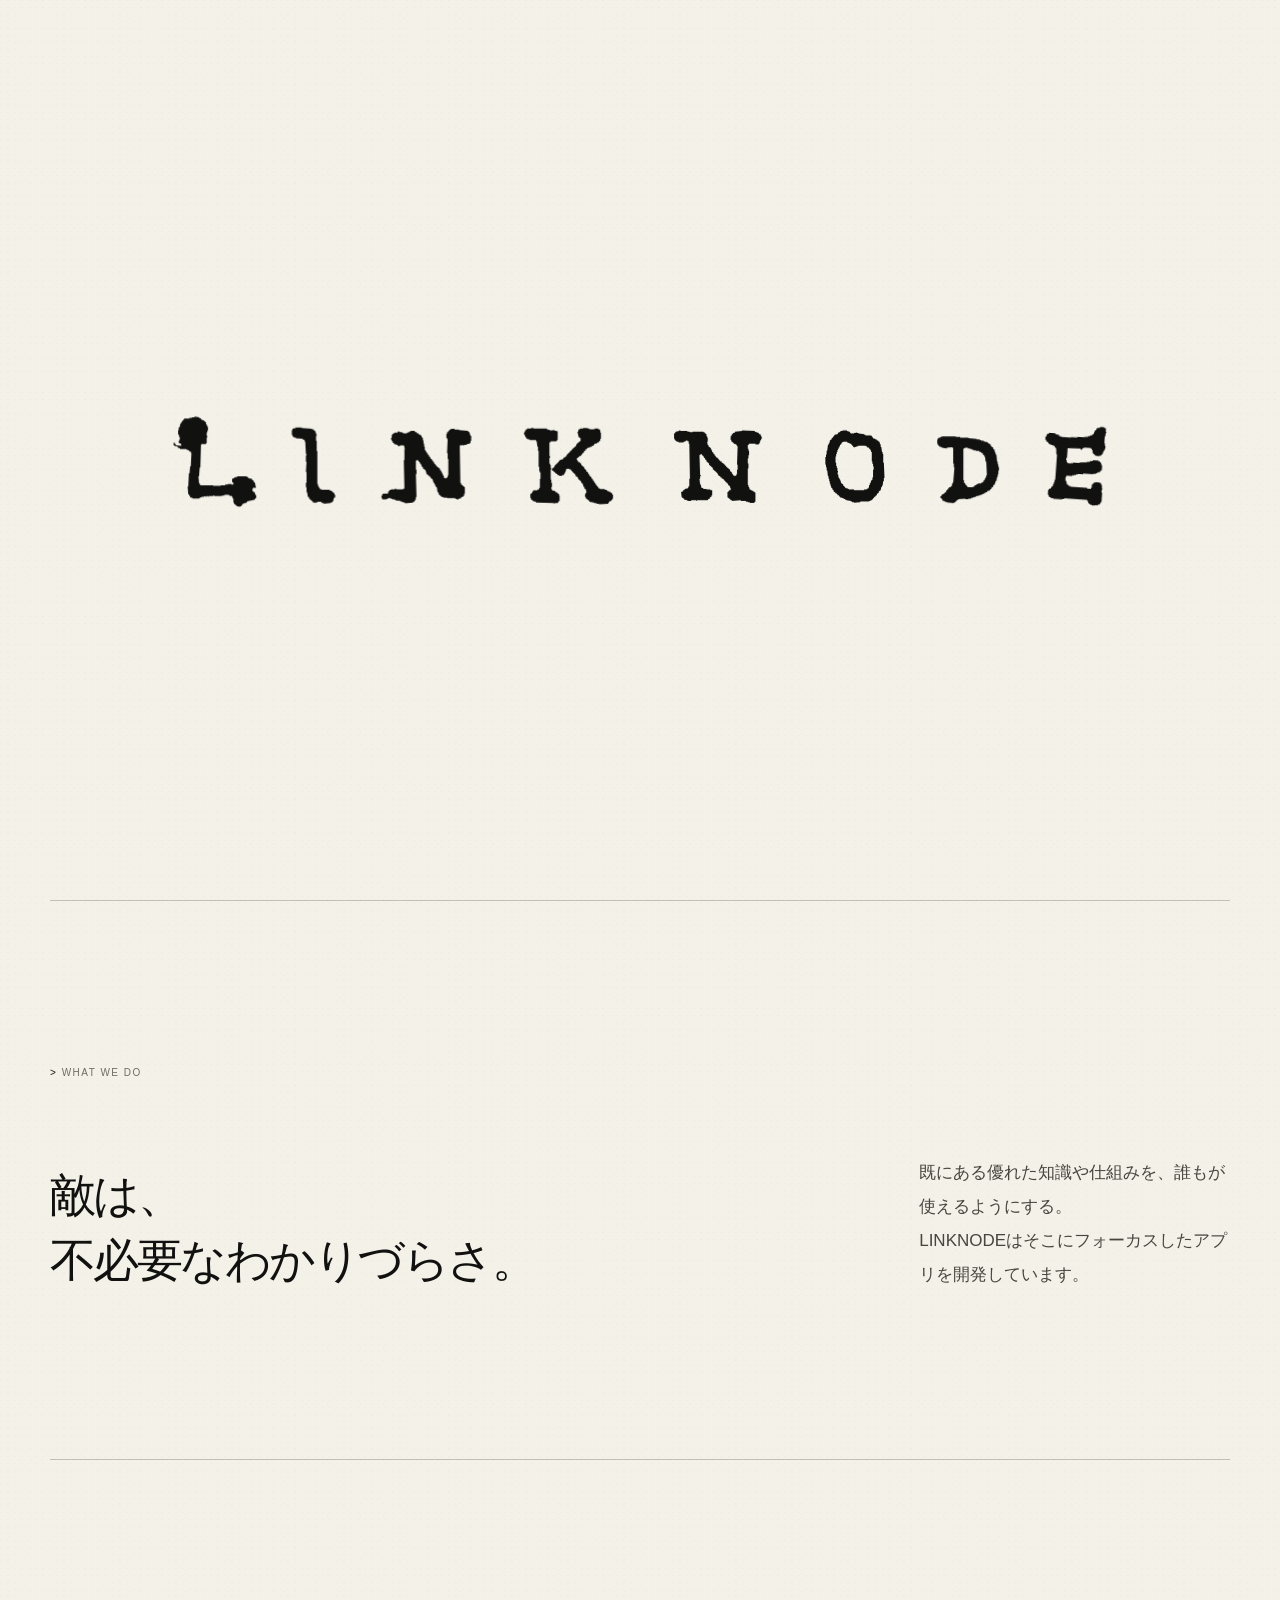
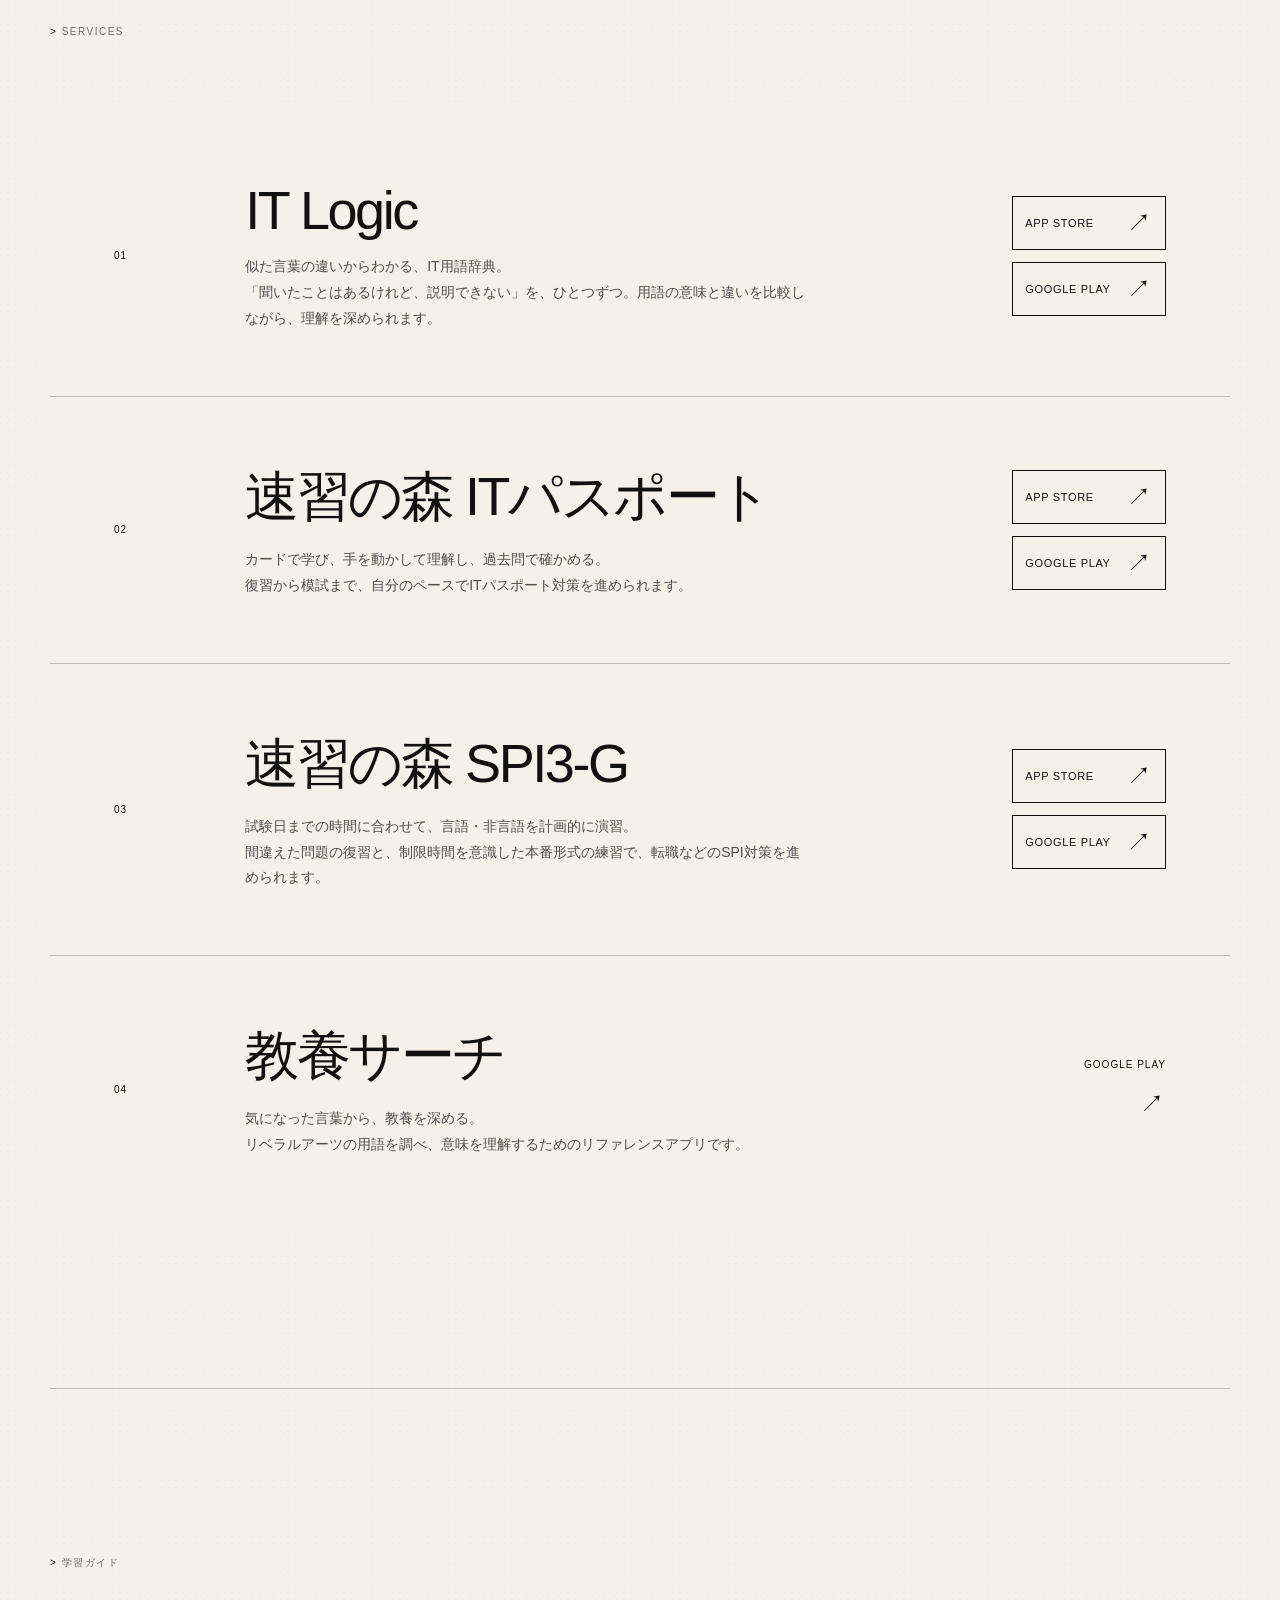
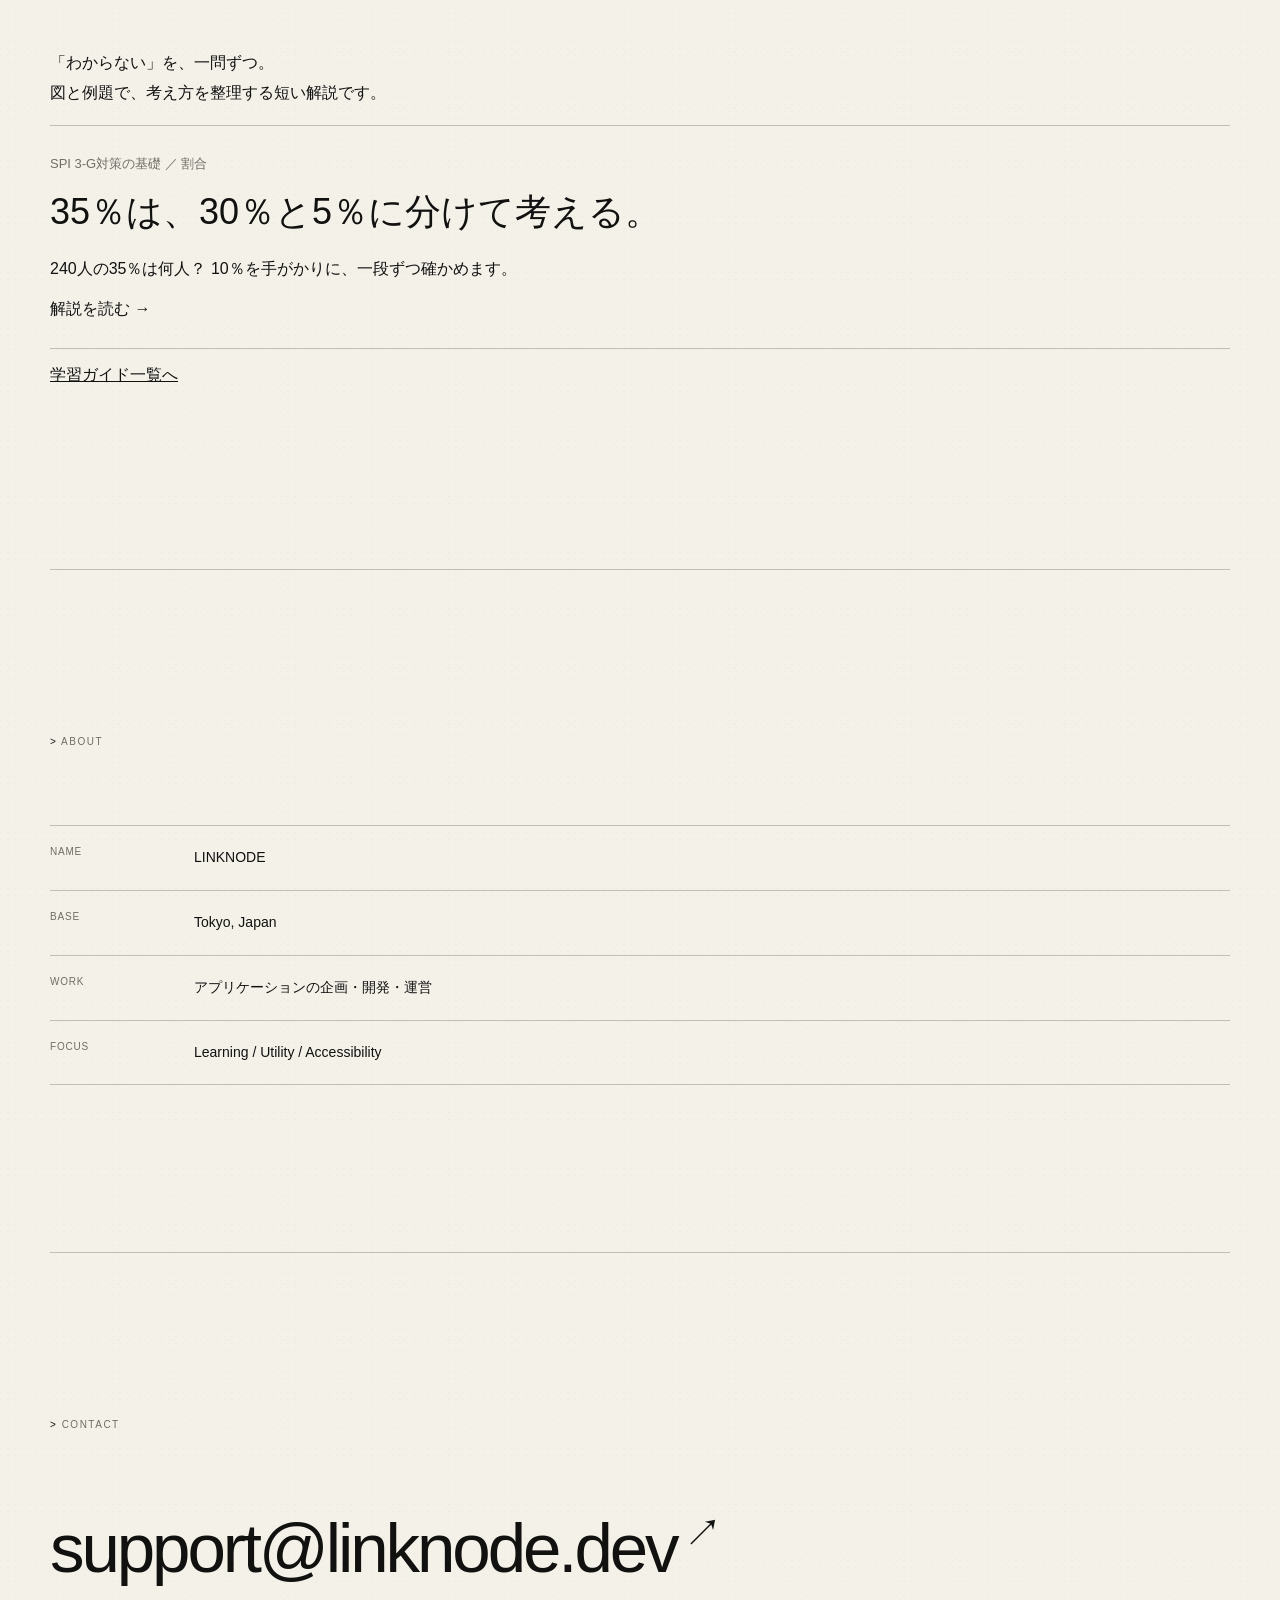
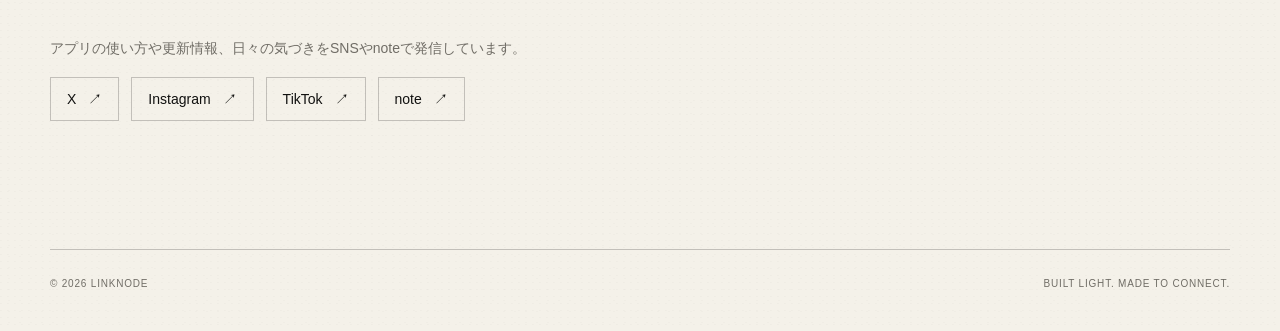
==== index.html @ 5458a698 "Add LINKNODE note profile to social links" ====
<!DOCTYPE html>
<html lang="ja">
<head>
  <meta charset="utf-8">
  <meta name="viewport" content="width=device-width, initial-scale=1">
  <meta name="theme-color" content="#f4f1e9">
  <title>LINKNODE — 打倒、わかりづらさ。</title>
  <meta
    name="description"
    content="LINKNODEは、学びや日常の「わからない」「使いづらい」を減らす、実用的なアプリをつくっています。"
  >
  <link rel="icon" href="data:image/svg+xml,%3Csvg xmlns='http://www.w3.org/2000/svg' viewBox='0 0 64 64'%3E%3Cpath d='M20 8.5C20 23 19 40 20 51c7 1 14-.5 23 .5' fill='none' stroke='%23111110' stroke-width='5' stroke-linecap='round'/%3E%3Ccircle cx='20' cy='8.5' r='5' fill='%23111110'/%3E%3Ccircle cx='20' cy='51' r='5' fill='%23111110'/%3E%3Ccircle cx='43' cy='51.5' r='5' fill='%23111110'/%3E%3C/svg%3E">
  <style>
    :root {
      color-scheme: light;
      --ink: #111110;
      --paper: #f4f1e9;
      --paper-deep: #ebe6dc;
      --muted: #706d66;
      --line: rgba(17, 17, 16, 0.22);
      --max: 1180px;
      --font-sans: "Helvetica", "Helvetica Neue", Arial, "Hiragino Sans", "Hiragino Kaku Gothic ProN", "Yu Gothic", "Noto Sans JP", sans-serif;
    }

    * { box-sizing: border-box; }

    html {
      scroll-behavior: smooth;
      scroll-padding-top: calc(88px + env(safe-area-inset-top, 0px));
      background: var(--paper);
    }

    body {
      margin: 0;
      min-width: 320px;
      background:
        radial-gradient(circle at 17% 9%, rgba(17, 17, 16, 0.018) 0 0.7px, transparent 0.9px) 0 0 / 7px 7px,
        radial-gradient(circle at 82% 67%, rgba(17, 17, 16, 0.014) 0 0.6px, transparent 0.9px) 0 0 / 11px 11px,
        var(--paper);
      color: var(--ink);
      font-family: var(--font-sans);
      -webkit-font-smoothing: antialiased;
      text-rendering: optimizeLegibility;
    }

    a { color: inherit; }
    button, a { -webkit-tap-highlight-color: transparent; }

    .sr-only {
      position: absolute;
      width: 1px;
      height: 1px;
      padding: 0;
      margin: -1px;
      overflow: hidden;
      clip: rect(0, 0, 0, 0);
      white-space: nowrap;
      border: 0;
    }

    .site-header {
      position: fixed;
      z-index: 20;
      inset: 0 0 auto;
      display: flex;
      align-items: center;
      justify-content: space-between;
      width: 100%;
      padding: calc(22px + env(safe-area-inset-top, 0px)) clamp(20px, 4vw, 60px) 22px;
      background: var(--paper);
      border-bottom: 1px solid var(--line);
      opacity: 0;
      pointer-events: none;
      transform: translateY(-8px);
      transition: opacity 0.6s ease, transform 0.6s ease;
    }

    .sequence-complete .site-header {
      opacity: 1;
      pointer-events: auto;
      transform: translateY(0);
    }

    .wordmark {
      display: inline-flex;
      align-items: center;
      gap: 10px;
      color: var(--ink);
      text-decoration: none;
    }

    .svg-defs {
      position: absolute;
      width: 0;
      height: 0;
      overflow: hidden;
      pointer-events: none;
    }

    .logo-type {
      display: block;
      height: auto;
      overflow: visible;
      color: var(--ink);
    }

    .header-wordmark {
      width: 148px;
      flex: none;
    }

    .site-nav {
      display: flex;
      align-items: center;
      gap: clamp(18px, 3vw, 38px);
      font-family: var(--font-sans);
      font-size: 11px;
      letter-spacing: 0.08em;
    }

    .site-nav a {
      position: relative;
      text-decoration: none;
    }

    .site-nav a::after,
    .text-link::after {
      content: "";
      position: absolute;
      right: 0;
      bottom: -5px;
      left: 0;
      height: 1px;
      background: currentColor;
      transform: scaleX(0);
      transform-origin: right;
      transition: transform 0.35s ease;
    }

    .site-nav a:hover::after,
    .site-nav a:focus-visible::after,
    .text-link:hover::after,
    .text-link:focus-visible::after {
      transform: scaleX(1);
      transform-origin: left;
    }

    .hero {
      position: relative;
      display: grid;
      grid-template-columns: minmax(0, 1fr);
      min-height: 100svh;
      place-items: center;
      overflow: hidden;
      padding: 88px 24px 60px;
    }

    .hero-inner {
      display: grid;
      justify-items: center;
      width: min(100%, 980px);
      min-width: 0;
      transform: translateY(-1vh);
    }

    .wordmark-stage {
      width: 100%;
      margin: 0;
      color: var(--ink);
    }

    .wordmark-animation {
      display: block;
      width: 100%;
      height: auto;
      overflow: visible;
    }

    .build-letter {
      animation: scaffold-out 0.2s ease var(--reveal) forwards;
    }

    .build-letter-l .build-segment { stroke-width: 6.4; }

    .build-segment {
      fill: none;
      stroke: currentColor;
      stroke-width: 4.6;
      stroke-linecap: round;
      stroke-linejoin: round;
      stroke-dasharray: 1;
      stroke-dashoffset: 1;
      animation: build-line var(--duration, 0.22s) cubic-bezier(0.62, 0, 0.26, 1) var(--delay) forwards;
    }

    .build-outline {
      fill: none;
      stroke: currentColor;
      stroke-width: 1.8;
      stroke-linecap: round;
      stroke-linejoin: round;
      stroke-dasharray: 1;
      stroke-dashoffset: 1;
      animation: build-line var(--duration) cubic-bezier(0.62, 0, 0.26, 1) var(--delay) forwards;
    }

    .build-node {
      fill: currentColor;
      opacity: 0;
      transform-box: fill-box;
      transform-origin: center;
      animation: build-node 0.16s ease-out var(--delay) forwards;
    }

    .final-letter {
      opacity: 0;
      animation: final-letter-in 0.24s cubic-bezier(0.22, 1, 0.36, 1) var(--reveal) forwards;
    }

    @keyframes build-node {
      0% { opacity: 0; transform: scale(0.55); }
      72% { opacity: 1; transform: scale(1.12); }
      100% { opacity: 1; transform: scale(1); }
    }

    @keyframes build-line { to { stroke-dashoffset: 0; } }
    @keyframes scaffold-out { to { opacity: 0; } }
    @keyframes final-letter-in { to { opacity: 1; } }

    .scroll-note {
      position: absolute;
      bottom: clamp(20px, 4vh, 42px);
      left: 50%;
      display: grid;
      justify-items: center;
      gap: 10px;
      opacity: 0;
      color: var(--muted);
      font-family: var(--font-sans);
      font-size: 9px;
      letter-spacing: 0.18em;
      transform: translate(-50%, 8px);
      transition: opacity 0.7s ease, transform 0.7s ease;
    }

    .sequence-complete .scroll-note {
      opacity: 1;
      transform: translate(-50%, 0);
    }

    .scroll-note::after {
      content: "";
      width: 1px;
      height: 30px;
      background: var(--ink);
      transform-origin: top;
      animation: scroll-line 1.9s ease-in-out infinite;
    }

    @keyframes scroll-line {
      0%, 100% { transform: scaleY(0.25); opacity: 0.35; }
      50% { transform: scaleY(1); opacity: 1; }
    }

    .section {
      width: min(calc(100% - 40px), var(--max));
      margin-inline: auto;
      padding-block: clamp(88px, 13vw, 176px);
      border-top: 1px solid var(--line);
    }

    .section-label {
      margin: 0 0 clamp(36px, 7vw, 78px);
      color: var(--muted);
      font-family: var(--font-sans);
      font-size: 10px;
      font-weight: 400;
      letter-spacing: 0.15em;
      text-transform: uppercase;
    }

    .section-label::before { content: "> "; color: var(--ink); }

    .statement {
      display: grid;
      grid-template-columns: minmax(0, 1.55fr) minmax(250px, 0.65fr);
      gap: clamp(48px, 10vw, 150px);
      align-items: end;
    }

    .statement h2 {
      max-width: 800px;
      margin: 0;
      font-size: clamp(28px, 3.6vw, 48px);
      font-weight: 500;
      letter-spacing: -0.055em;
      line-height: 1.4;
    }

    .statement p {
      margin: 0;
      color: #47453f;
      font-size: clamp(14px, 1.45vw, 17px);
      line-height: 2;
    }

    .services-grid { display: grid; gap: 1px; background: var(--line); }

    .guide-intro { max-width: 40em; font-size: 16px; line-height: 1.9; }
    .guide-link { display: block; padding: 28px 0; border-block: 1px solid var(--line); text-decoration: none; }
    .guide-link small { color: var(--muted); font-size: 13px; }
    .guide-link h3 { margin: 12px 0; font-size: clamp(22px, 3vw, 36px); font-weight: 500; line-height: 1.5; }
    .guide-link p { line-height: 1.8; }
    .guide-link:hover h3 { text-decoration: underline; text-underline-offset: 6px; }

    .service-card {
      position: relative;
      display: grid;
      grid-template-columns: 80px minmax(0, 1fr) auto;
      gap: clamp(20px, 4vw, 64px);
      align-items: center;
      min-height: 250px;
      padding: clamp(28px, 5vw, 64px);
      overflow: hidden;
      background: var(--paper);
      color: var(--ink);
      text-decoration: none;
      transition: color 0.4s ease, background 0.4s ease;
    }

    .service-card::before {
      content: "";
      position: absolute;
      inset: 0;
      background: var(--ink);
      transform: translateY(101%);
      transition: transform 0.48s cubic-bezier(0.7, 0, 0.22, 1);
    }

    .service-card > * { position: relative; z-index: 1; }

    .service-index,
    .service-status,
    .service-arrow {
      font-family: var(--font-sans);
      font-size: 10px;
      letter-spacing: 0.1em;
    }

    .service-copy h3 {
      margin: 0 0 13px;
      font-size: clamp(27px, 4.5vw, 54px);
      font-weight: 500;
      letter-spacing: -0.045em;
    }

    .service-copy p {
      max-width: 560px;
      margin: 0;
      font-size: 14px;
      line-height: 1.85;
      opacity: 0.72;
    }

    .service-meta {
      display: grid;
      justify-items: end;
      gap: 18px;
      white-space: nowrap;
    }

    .service-stores { gap: 12px; }

    .store-link {
      display: flex;
      align-items: center;
      justify-content: space-between;
      gap: 16px;
      width: 100%;
      min-height: 44px;
      padding: 10px 12px;
      border: 1px solid currentColor;
      font-size: 11px;
      letter-spacing: 0.06em;
      text-decoration: none;
    }

    .store-link:focus-visible { outline-color: currentColor; }

    .service-arrow {
      font-size: 24px;
      transition: transform 0.3s ease;
    }

    @media (hover: hover) and (pointer: fine) {
      .service-card:hover,
      .service-card:focus-visible,
      .service-card-multi:focus-within { color: var(--paper); }

      .service-card:hover::before,
      .service-card:focus-visible::before,
      .service-card-multi:focus-within::before { transform: translateY(0); }

      .service-card:hover .service-arrow,
      .service-card:focus-visible .service-arrow { transform: translate(4px, -4px); }
    }

    @media (hover: none), (pointer: coarse) {
      .service-card { transition: background-color 0.12s ease; }
      .service-card::before { display: none; }
      .service-card:active { background-color: var(--paper-deep); }
      .service-card .service-arrow { transition: transform 0.12s ease; }
      .service-card:active .service-arrow { transform: translate(2px, -2px); }
    }

    .profile-list { margin: 0; border-top: 1px solid var(--line); }

    .profile-row {
      display: grid;
      grid-template-columns: 120px 1fr;
      gap: 24px;
      padding: 20px 0;
      border-bottom: 1px solid var(--line);
    }

    .profile-row dt {
      color: var(--muted);
      font-family: var(--font-sans);
      font-size: 10px;
      letter-spacing: 0.08em;
    }

    .profile-row dd { margin: 0; font-size: 14px; line-height: 1.7; }

    .contact-section {
      padding-bottom: clamp(70px, 10vw, 130px);
      border-bottom: 1px solid var(--line);
    }

    .contact-link {
      display: inline-block;
      max-width: 100%;
      font-family: var(--font-sans);
      font-size: clamp(25px, 5.4vw, 70px);
      letter-spacing: -0.045em;
      text-decoration: none;
      overflow-wrap: anywhere;
    }

    .contact-link::after {
      content: " ↗";
      font-size: 0.55em;
      vertical-align: top;
    }

    .social-block { margin-top: 48px; }

    .social-caption {
      margin: 0 0 16px;
      color: var(--muted);
      font-size: 14px;
      line-height: 1.8;
    }

    .social-links {
      display: flex;
      flex-wrap: wrap;
      gap: 12px;
    }

    .social-links a {
      display: inline-flex;
      align-items: center;
      justify-content: space-between;
      gap: 12px;
      min-height: 44px;
      padding: 12px 16px;
      border: 1px solid var(--line);
      color: var(--ink);
      font-size: 14px;
      line-height: 1.25;
      text-decoration: none;
      transition: color 0.2s ease, background 0.2s ease, border-color 0.2s ease;
    }

    .social-links a:hover,
    .social-links a:focus-visible {
      border-color: var(--ink);
      background: var(--ink);
      color: var(--paper);
    }

    .site-footer {
      display: flex;
      justify-content: space-between;
      gap: 24px;
      width: min(calc(100% - 40px), var(--max));
      margin-inline: auto;
      padding: 28px 0 42px;
      color: var(--muted);
      font-family: var(--font-sans);
      font-size: 10px;
      letter-spacing: 0.08em;
    }

    .reveal {
      opacity: 0;
      transform: translateY(22px);
      transition: opacity 0.8s ease, transform 0.8s cubic-bezier(0.22, 1, 0.36, 1);
    }

    .reveal.is-visible { opacity: 1; transform: translateY(0); }

    :focus-visible { outline: 2px solid var(--ink); outline-offset: 5px; }

    @media (max-width: 720px) {
      .site-header { padding: calc(19px + env(safe-area-inset-top, 0px)) 20px 19px; }
      .site-nav a:not(:last-child) { display: none; }
      .site-nav a.guide-nav { display: inline; }
      .site-nav { gap: 14px; }
      .hero-inner { transform: translateY(-2vh); }
      .wordmark-stage { width: min(100%, 620px); }
      .section { padding-block: 64px; }
      .section-label { margin-bottom: 28px; }
      .statement { grid-template-columns: 1fr; gap: 28px; }
      .statement h2 { font-size: clamp(24px, 7vw, 30px); letter-spacing: -0.03em; }
      .statement p { max-width: 31em; font-size: 16px; line-height: 1.85; }
      .service-copy h3 { font-size: 24px; line-height: 1.4; }
      .service-copy p,
      .profile-row dd,
      .social-caption { font-size: 16px; }
      .service-card {
        grid-template-columns: 42px minmax(0, 1fr);
        min-height: 270px;
      }
      .service-meta {
        grid-column: 2;
        grid-auto-flow: column;
        justify-content: space-between;
        justify-items: start;
        align-items: center;
        width: 100%;
      }
      .service-stores { grid-auto-flow: row; justify-content: stretch; }
      .profile-row { grid-template-columns: 92px 1fr; }
      .site-footer { flex-direction: column; }
    }

    @media (prefers-reduced-motion: reduce) {
      html { scroll-behavior: auto; }
      *, *::before, *::after {
        scroll-behavior: auto !important;
        animation-duration: 0.001ms !important;
        animation-delay: 0ms !important;
        animation-iteration-count: 1 !important;
        transition-duration: 0.001ms !important;
      }
      .service-card .service-arrow { transform: none !important; }
      .build-letter { display: none; }
      .final-letter { opacity: 1; }
      .site-header { opacity: 1; transform: none; pointer-events: auto; }
      .scroll-note { opacity: 1; transform: translate(-50%, 0); }
      .reveal { opacity: 1; transform: none; }
    }
  </style>
</head>
<body>
  <svg class="svg-defs" aria-hidden="true" focusable="false" xmlns:xlink="http://www.w3.org/1999/xlink">
    <defs>
      <g id="linknode-glyph-l" fill="currentColor" fill-rule="evenodd">
        <path d="M42.52 26.30 L46.77 26.90 L46.77 27.51 L48.59 28.12 L49.19 29.33 L51.62 29.94 L51.62 30.54 L53.44 31.76 L53.44 33.58 L54.05 33.58 L54.05 34.79 L54.65 34.79 L54.65 36.00 L55.26 36.00 L55.26 39.64 L54.65 39.64 L54.65 41.46 L54.05 41.46 L54.05 44.50 L54.65 44.50 L54.65 46.32 L54.05 46.32 L54.05 51.78 L53.44 51.78 L53.44 52.38 L49.19 52.38 L49.19 52.99 L48.59 52.99 L47.98 74.83 L47.37 74.83 L46.77 83.32 L46.16 83.32 L46.77 90.00 L47.37 90.00 L47.37 91.21 L47.98 91.21 L47.98 91.82 L60.11 91.82 L60.11 92.42 L67.39 92.42 L67.39 91.82 L71.64 91.82 L71.64 91.21 L74.07 91.21 L74.07 90.60 L77.71 90.60 L77.71 91.21 L79.53 91.21 L79.53 89.39 L78.31 88.78 L78.31 85.75 L78.92 85.75 L78.92 85.14 L80.13 85.14 L80.13 84.54 L81.35 84.54 L81.35 83.93 L83.17 83.93 L83.17 83.32 L92.27 83.32 L92.27 83.93 L93.48 83.93 L94.09 85.14 L97.12 85.75 L97.12 86.36 L98.94 87.57 L98.94 88.78 L100.16 89.39 L100.76 93.03 L101.37 93.03 L100.76 94.24 L98.34 94.24 L98.34 94.85 L97.73 94.85 L97.73 97.28 L100.16 99.10 L100.16 100.31 L100.76 100.31 L100.76 101.52 L101.37 101.52 L101.37 103.95 L100.76 103.95 L99.55 105.77 L92.87 106.98 L92.27 108.20 L88.63 109.41 L86.81 111.84 L84.38 112.44 L84.38 111.84 L82.56 111.84 L82.56 111.23 L80.13 109.41 L80.13 108.20 L79.53 108.20 L79.53 104.56 L78.92 104.56 L78.31 102.13 L76.49 102.13 L76.49 101.52 L75.28 101.52 L75.28 100.92 L71.03 100.92 L71.03 101.52 L68.61 101.52 L68.61 102.13 L61.33 102.13 L61.33 101.52 L60.11 101.52 L60.11 102.13 L55.87 102.13 L55.87 102.74 L55.26 102.74 L55.26 102.13 L54.05 102.13 L54.05 102.74 L51.62 102.13 L51.62 102.74 L49.19 102.74 L49.19 103.34 L47.98 103.34 L47.98 103.95 L46.77 103.95 L46.77 104.56 L40.70 104.56 L40.70 103.95 L38.27 103.34 L38.27 102.13 L37.67 102.13 L37.06 100.31 L36.45 100.31 L35.85 93.03 L36.45 93.03 L37.06 80.29 L37.67 80.29 L38.27 73.62 L38.88 73.62 L39.49 60.88 L38.88 60.88 L38.88 59.66 L37.67 59.66 L37.06 58.45 L35.85 58.45 L35.85 57.84 L34.63 57.84 L34.63 57.24 L28.57 57.24 L28.57 56.63 L26.75 56.02 L26.14 54.81 L23.11 54.20 L23.11 53.60 L22.50 53.60 L22.50 51.17 L23.71 51.17 L23.71 52.38 L24.32 52.38 L24.93 53.60 L29.78 54.20 L29.78 52.38 L27.35 51.17 L27.35 49.35 L27.96 49.35 L28.57 46.32 L27.96 46.32 L27.96 44.50 L27.35 44.50 L27.35 43.28 L26.75 43.28 L26.75 39.04 L27.35 39.04 L27.35 36.61 L28.57 36.00 L28.57 33.58 L29.17 33.58 L29.17 32.36 L30.39 31.76 L30.39 30.54 L30.99 30.54 L32.81 28.12 L37.67 28.12 L37.67 27.51 L40.09 27.51 L40.09 26.90 L42.52 26.90 Z" />
      </g>
      <g id="linknode-glyph-i" fill="currentColor" fill-rule="evenodd">
        <path id="linknode-outline-i" pathLength="1" d="M138.98 36.61 L144.44 36.61 L144.44 37.22 L154.15 37.82 L154.15 38.43 L155.97 38.43 L155.97 39.04 L157.79 40.25 L157.79 41.46 L158.40 41.46 L158.40 43.28 L159.00 43.28 L159.00 44.50 L158.40 44.50 L158.40 49.35 L159.00 49.35 L159.00 59.06 L159.61 59.06 L159.61 90.60 L160.22 90.60 L160.22 92.42 L160.82 92.42 L160.82 93.64 L161.43 93.64 L162.04 95.46 L163.25 95.46 L163.25 96.06 L171.14 96.06 L171.14 96.67 L173.56 97.28 L173.56 97.88 L175.99 99.70 L175.99 100.92 L176.60 100.92 L176.60 103.34 L175.38 103.95 L174.78 106.98 L174.17 106.98 L173.56 108.20 L172.35 108.20 L172.35 108.80 L165.68 109.41 L165.68 108.80 L163.86 108.80 L163.25 107.59 L159.61 107.59 L159.61 108.20 L157.79 108.20 L157.79 108.80 L157.18 108.80 L157.18 108.20 L155.36 108.20 L155.36 107.59 L151.72 104.56 L151.72 103.34 L150.51 102.74 L149.90 98.49 L149.30 98.49 L149.30 93.64 L148.69 93.64 L148.69 89.39 L149.30 89.39 L149.30 79.08 L148.69 79.08 L149.30 69.37 L148.69 69.37 L148.69 63.30 L149.30 63.30 L149.30 62.09 L148.69 62.09 L148.08 49.96 L147.48 49.96 L147.48 48.74 L145.66 48.14 L145.66 47.53 L138.98 46.92 L138.98 46.32 L137.16 46.32 L137.16 45.71 L135.95 45.10 L135.95 43.89 L135.34 43.89 L135.34 39.04 L135.95 39.04 L135.95 37.82 L138.98 37.22 Z" />
      </g>
      <g id="linknode-glyph-n1" fill="currentColor" fill-rule="evenodd">
        <path id="linknode-outline-n1" pathLength="1" transform="translate(0 2)" d="M287.01 36.00 L290.65 36.00 L290.65 36.61 L294.90 36.61 L294.90 37.22 L303.39 37.82 L303.39 38.43 L304.61 39.04 L305.82 42.68 L306.43 42.68 L306.43 47.53 L305.82 47.53 L305.82 49.35 L305.21 49.35 L305.21 49.96 L302.18 50.56 L302.18 51.17 L299.75 51.17 L299.75 51.78 L297.93 51.78 L297.93 51.17 L297.33 51.17 L297.33 51.78 L295.51 51.78 L296.11 87.57 L296.72 87.57 L296.72 88.78 L300.36 91.82 L300.36 97.88 L299.75 97.88 L299.75 99.70 L299.15 99.70 L298.54 100.92 L297.33 100.92 L296.72 102.13 L294.29 102.74 L294.29 103.34 L292.47 103.34 L292.47 102.74 L291.26 102.74 L291.26 102.13 L283.37 102.13 L283.37 101.52 L279.73 101.52 L279.73 100.92 L277.91 100.92 L277.91 100.31 L275.49 98.49 L275.49 97.28 L274.88 97.28 L274.88 96.06 L274.27 96.06 L273.67 91.82 L272.45 91.21 L272.45 90.00 L271.85 90.00 L271.85 88.78 L271.24 88.78 L271.24 87.57 L270.63 87.57 L269.42 83.93 L267.60 82.72 L267.60 81.50 L266.39 81.50 L266.39 80.90 L263.96 79.08 L262.75 75.44 L260.32 73.62 L260.32 72.40 L259.11 71.80 L259.11 70.58 L258.50 70.58 L258.50 69.37 L257.29 68.76 L257.29 67.55 L256.68 67.55 L255.47 65.73 L254.25 65.73 L254.25 66.34 L253.65 66.34 L253.65 74.83 L254.25 74.83 L254.25 79.08 L253.65 79.08 L254.25 100.92 L253.65 100.92 L253.65 103.34 L253.04 103.34 L253.04 104.56 L252.43 104.56 L251.83 105.77 L250.61 105.77 L250.61 106.38 L243.33 106.98 L243.33 106.38 L242.12 106.38 L242.12 105.77 L240.30 105.77 L240.30 105.16 L238.48 105.16 L238.48 104.56 L234.84 104.56 L234.84 103.95 L233.62 103.95 L233.62 103.34 L231.20 103.34 L231.20 102.74 L229.98 102.74 L229.98 102.13 L226.95 102.13 L226.95 102.74 L225.74 102.74 L225.74 103.34 L221.49 103.34 L221.49 102.13 L220.88 102.13 L220.88 99.70 L221.49 99.70 L221.49 98.49 L222.10 98.49 L222.10 97.88 L226.95 97.88 L227.56 95.46 L228.16 95.46 L228.77 94.24 L229.98 94.24 L229.98 93.64 L233.62 93.64 L233.62 93.03 L234.84 93.03 L234.84 93.64 L241.51 93.64 L241.51 93.03 L242.72 93.03 L242.12 65.73 L242.72 65.73 L242.72 55.42 L243.33 55.42 L243.33 54.81 L242.72 54.81 L242.72 52.38 L242.12 52.38 L242.12 51.78 L238.48 51.78 L238.48 52.38 L236.66 52.38 L236.05 51.17 L233.02 50.56 L233.02 49.96 L231.20 48.74 L231.20 47.53 L230.59 47.53 L230.59 46.32 L229.98 46.32 L229.98 44.50 L230.59 44.50 L230.59 42.07 L231.20 42.07 L231.20 40.86 L233.02 40.25 L233.02 39.64 L236.05 39.64 L236.66 38.43 L237.87 38.43 L237.87 39.04 L240.30 39.04 L240.30 39.64 L241.51 39.64 L241.51 40.25 L245.15 40.25 L245.15 39.64 L246.37 39.64 L246.37 39.04 L247.58 39.04 L247.58 38.43 L248.79 38.43 L248.79 37.82 L252.43 37.82 L253.04 39.04 L254.25 39.04 L254.86 40.25 L256.07 40.25 L256.68 41.46 L257.89 41.46 L257.89 42.07 L259.11 42.68 L259.11 43.89 L260.32 44.50 L260.32 46.92 L260.93 46.92 L260.93 49.96 L261.53 49.96 L261.53 52.99 L262.14 52.99 L262.14 56.02 L262.75 56.02 L262.75 57.24 L263.96 57.84 L263.96 59.06 L265.17 59.66 L265.17 60.88 L266.39 61.48 L266.39 62.70 L267.60 63.30 L267.60 64.52 L268.81 64.52 L268.81 65.73 L270.03 66.34 L270.03 67.55 L271.24 68.16 L271.24 69.37 L271.85 69.37 L271.85 69.98 L272.45 69.98 L272.45 70.58 L273.06 70.58 L273.06 71.19 L276.70 74.22 L276.70 75.44 L277.91 76.04 L277.91 77.26 L278.52 77.26 L278.52 78.47 L279.13 78.47 L279.13 79.68 L279.73 79.68 L279.73 80.90 L280.34 80.90 L280.34 82.72 L282.77 83.32 L282.77 82.72 L283.98 82.11 L283.98 80.29 L284.59 80.29 L284.59 64.52 L283.98 64.52 L283.98 59.06 L283.37 59.06 L283.98 45.71 L283.37 45.71 L283.37 44.50 L282.77 44.50 L282.77 40.86 L283.37 40.86 L283.37 39.04 L284.59 39.04 L284.59 37.82 L285.19 37.82 L285.80 36.61 L287.01 36.61 Z" />
      </g>
      <g id="linknode-glyph-k" fill="currentColor" fill-rule="evenodd">
        <path id="linknode-outline-k" pathLength="1" d="M363.45 37.22 L365.88 37.22 L365.88 37.82 L378.62 37.82 L378.62 38.43 L381.65 39.04 L381.65 39.64 L385.90 39.04 L385.90 39.64 L388.93 40.25 L388.93 48.74 L388.33 48.74 L387.72 49.96 L382.26 49.96 L382.26 50.56 L381.05 51.17 L381.05 63.91 L381.65 63.91 L381.65 65.73 L381.05 65.73 L381.05 71.19 L381.65 71.19 L381.65 72.40 L382.26 72.40 L382.26 75.44 L382.87 75.44 L382.87 76.65 L382.26 76.65 L382.26 86.36 L382.87 86.36 L382.87 89.39 L383.47 89.39 L383.47 93.64 L382.87 93.64 L382.87 95.46 L383.47 95.46 L383.47 96.67 L386.51 97.28 L387.11 98.49 L388.33 98.49 L388.33 99.10 L390.15 100.31 L390.15 101.52 L390.75 101.52 L390.75 106.98 L390.15 106.98 L388.93 108.80 L385.90 108.80 L385.90 109.41 L385.29 109.41 L385.29 108.80 L368.31 108.20 L368.31 107.59 L365.27 106.98 L365.27 106.38 L363.45 105.16 L363.45 103.95 L362.85 103.95 L362.85 100.31 L364.67 99.10 L364.67 97.88 L365.27 97.88 L365.88 96.67 L369.52 96.67 L369.52 96.06 L371.34 95.46 L371.34 94.24 L371.95 94.24 L371.95 85.75 L372.55 85.75 L372.55 79.68 L371.95 79.68 L371.95 78.47 L371.34 78.47 L371.34 74.22 L370.73 74.22 L370.73 59.06 L370.13 59.06 L370.13 54.81 L369.52 54.81 L368.91 49.96 L368.31 49.96 L368.31 48.74 L362.24 48.74 L362.24 48.14 L359.21 47.53 L359.21 46.32 L357.99 45.71 L357.99 44.50 L357.39 44.50 L357.39 43.28 L356.78 43.28 L356.78 41.46 L357.39 41.46 L357.39 40.25 L357.99 40.25 L358.60 38.43 L359.81 38.43 L359.81 37.82 L363.45 37.82 Z M413.20 37.22 L417.45 37.22 L417.45 37.82 L419.27 37.82 L419.27 38.43 L424.12 38.43 L424.12 37.82 L427.76 37.82 L427.76 38.43 L428.98 38.43 L428.98 39.04 L429.58 39.04 L429.58 41.46 L430.19 41.46 L430.19 47.53 L429.58 47.53 L429.58 49.35 L428.98 49.35 L427.76 51.17 L426.55 51.17 L426.55 51.78 L424.12 52.38 L422.91 54.20 L421.70 54.20 L421.70 54.81 L420.48 54.81 L420.48 55.42 L417.45 56.02 L416.84 57.24 L415.63 57.24 L415.63 58.45 L413.81 59.66 L413.81 60.88 L413.20 60.88 L410.78 63.91 L409.56 63.91 L409.56 64.52 L407.14 66.34 L407.14 67.55 L407.74 67.55 L407.74 68.76 L408.35 68.76 L408.96 69.98 L410.17 69.98 L410.17 70.58 L411.38 71.19 L411.38 72.40 L414.42 74.83 L414.42 76.04 L415.02 76.04 L415.02 76.65 L416.24 77.26 L416.24 78.47 L418.06 79.68 L418.06 80.90 L419.27 81.50 L419.27 82.72 L421.09 83.93 L421.09 85.14 L422.30 85.75 L422.30 86.96 L423.52 87.57 L423.52 88.78 L424.73 89.39 L424.73 90.60 L425.94 91.21 L425.94 92.42 L426.55 92.42 L428.37 94.85 L429.58 94.85 L429.58 95.46 L433.83 95.46 L433.83 96.06 L435.65 96.06 L436.26 97.28 L437.47 97.28 L437.47 97.88 L438.68 97.88 L438.68 98.49 L439.90 98.49 L439.90 99.10 L441.11 99.70 L441.11 100.92 L441.72 100.92 L441.72 104.56 L441.11 104.56 L441.11 105.77 L440.50 105.77 L439.90 106.98 L438.68 106.98 L436.86 109.41 L428.37 110.02 L428.37 109.41 L425.94 109.41 L425.94 108.80 L423.52 108.80 L423.52 108.20 L419.27 107.59 L419.27 106.98 L415.63 103.95 L415.63 102.74 L415.02 102.74 L415.02 100.31 L415.63 100.31 L415.63 99.10 L416.24 99.10 L416.24 96.67 L415.63 96.67 L415.63 95.46 L414.42 94.85 L414.42 93.64 L413.81 93.64 L412.60 90.00 L411.38 89.39 L411.38 88.18 L408.35 85.75 L408.35 84.54 L405.92 82.72 L405.92 81.50 L405.32 81.50 L405.32 80.90 L404.71 80.90 L404.71 80.29 L404.10 80.29 L401.07 76.65 L399.86 76.65 L399.86 76.04 L397.43 76.04 L397.43 76.65 L396.82 76.65 L396.82 78.47 L396.22 78.47 L396.22 79.68 L395.61 79.68 L395.61 80.90 L395.00 80.90 L395.00 82.11 L393.18 82.11 L393.18 82.72 L390.15 82.72 L390.15 82.11 L388.93 82.11 L388.33 80.90 L387.11 80.90 L387.11 80.29 L383.47 77.26 L383.47 76.04 L385.90 74.22 L385.90 73.01 L386.51 73.01 L386.51 72.40 L387.11 72.40 L387.11 71.80 L387.72 71.80 L387.72 71.19 L388.33 71.19 L391.36 67.55 L392.57 67.55 L392.57 66.94 L393.79 66.94 L395.00 65.12 L396.22 65.12 L396.22 64.52 L397.43 63.91 L397.43 62.70 L398.04 62.70 L398.04 62.09 L398.64 62.09 L398.64 61.48 L399.25 61.48 L399.25 60.88 L399.86 60.88 L399.86 60.27 L400.46 60.27 L400.46 59.66 L401.07 59.66 L401.07 59.06 L401.68 59.06 L401.68 58.45 L402.28 58.45 L402.28 57.84 L402.89 57.84 L402.89 57.24 L406.53 54.20 L406.53 52.99 L407.14 52.99 L407.14 52.38 L410.78 49.35 L410.78 46.92 L408.96 45.71 L407.74 40.86 L408.35 40.86 L408.96 38.43 L410.17 38.43 L410.17 37.82 L413.20 37.82 Z" />
      </g>
      <g id="linknode-glyph-n2" fill="currentColor" fill-rule="evenodd">
        <path id="linknode-outline-n2" pathLength="1" transform="translate(0 4)" d="M504.81 35.40 L506.02 35.40 L506.02 36.00 L512.70 36.00 L512.70 36.61 L515.12 36.61 L515.12 37.22 L517.55 37.22 L517.55 36.61 L527.86 36.61 L527.86 37.22 L529.08 37.22 L529.08 37.82 L530.90 39.04 L530.90 40.86 L531.50 40.86 L531.50 42.07 L532.11 42.07 L532.11 46.32 L531.50 46.32 L532.11 49.35 L532.72 49.35 L532.72 50.56 L535.14 52.38 L535.14 53.60 L535.75 53.60 L536.36 56.02 L537.57 56.63 L537.57 57.84 L538.78 58.45 L538.78 59.66 L539.39 59.66 L539.39 60.27 L540.00 60.27 L540.00 60.88 L540.60 60.88 L540.60 61.48 L541.21 61.48 L544.25 65.12 L545.46 65.12 L545.46 66.34 L547.28 66.94 L547.28 67.55 L547.89 67.55 L547.89 68.16 L548.49 68.16 L548.49 68.76 L549.10 68.76 L549.10 69.37 L549.71 69.37 L549.71 69.98 L553.35 73.01 L553.35 74.22 L555.17 75.44 L555.17 76.65 L555.77 76.65 L556.38 78.47 L557.59 78.47 L557.59 79.08 L559.41 78.47 L559.41 77.26 L560.02 77.26 L560.02 73.01 L560.63 73.01 L560.63 68.16 L560.02 68.16 L560.63 50.56 L560.02 50.56 L559.41 48.74 L556.99 48.14 L556.99 47.53 L554.56 45.71 L554.56 44.50 L553.95 44.50 L553.95 40.86 L554.56 40.86 L555.17 39.04 L555.77 39.04 L556.38 37.82 L557.59 37.82 L558.20 36.61 L564.87 36.00 L564.87 35.40 L577.01 36.00 L577.01 36.61 L580.65 37.82 L581.25 39.04 L582.47 39.04 L582.47 40.25 L583.07 40.25 L583.07 41.46 L583.68 41.46 L583.68 43.28 L583.07 43.28 L583.07 44.50 L582.47 44.50 L582.47 45.71 L581.86 45.71 L581.86 47.53 L581.25 47.53 L580.65 48.74 L577.61 48.74 L577.61 48.14 L571.55 48.14 L571.55 48.74 L570.33 49.35 L570.33 52.99 L570.94 52.99 L570.94 54.81 L571.55 54.81 L571.55 59.06 L570.94 59.06 L570.94 62.09 L570.33 62.09 L570.33 66.94 L570.94 66.94 L570.94 71.80 L570.33 71.80 L570.33 87.57 L570.94 87.57 L570.94 89.39 L571.55 89.39 L572.15 91.82 L573.97 92.42 L573.97 93.03 L575.19 93.03 L575.19 93.64 L576.40 93.64 L576.40 94.24 L577.61 94.85 L577.61 103.34 L577.01 103.34 L576.40 104.56 L572.15 104.56 L572.15 103.95 L570.33 103.95 L570.33 103.34 L568.51 103.34 L568.51 102.74 L563.66 102.74 L563.66 102.13 L555.17 102.74 L555.17 102.13 L553.95 102.13 L553.95 101.52 L550.92 99.10 L550.92 94.24 L551.53 94.24 L552.74 92.42 L553.95 92.42 L553.95 90.00 L553.35 90.00 L553.35 88.78 L552.74 88.78 L552.74 88.18 L551.53 87.57 L551.53 86.36 L550.92 86.36 L550.92 85.75 L550.31 85.75 L550.31 85.14 L549.71 85.14 L546.67 81.50 L545.46 81.50 L545.46 80.29 L544.25 80.29 L544.25 79.68 L541.82 77.86 L541.82 76.65 L541.21 76.65 L541.21 76.04 L540.60 76.04 L540.60 75.44 L536.96 72.40 L536.96 71.19 L533.32 68.16 L533.32 66.94 L530.90 65.12 L530.90 63.91 L529.68 63.30 L529.68 62.09 L528.47 61.48 L528.47 60.27 L527.86 60.27 L526.04 57.84 L524.22 59.06 L524.83 77.86 L525.44 77.86 L525.44 79.08 L524.83 79.08 L524.83 81.50 L524.22 81.50 L524.83 86.96 L525.44 86.96 L526.04 90.00 L527.86 90.60 L527.86 91.21 L530.90 91.21 L530.90 91.82 L534.54 91.82 L534.54 92.42 L536.36 92.42 L536.36 97.28 L535.75 97.28 L535.75 98.49 L533.93 99.70 L533.93 100.92 L532.72 100.92 L532.11 102.13 L521.80 102.13 L521.80 102.74 L521.19 102.74 L521.19 102.13 L516.34 102.13 L516.34 102.74 L512.70 102.74 L512.70 102.13 L509.66 101.52 L509.66 100.92 L507.24 99.10 L506.63 94.24 L508.45 93.64 L508.45 92.42 L509.66 92.42 L510.27 91.21 L513.30 90.60 L513.91 88.78 L514.52 88.78 L514.52 81.50 L515.12 81.50 L514.52 48.14 L513.91 48.14 L513.91 45.71 L512.70 45.71 L512.70 45.10 L511.48 45.10 L511.48 45.71 L510.27 45.71 L510.27 46.32 L509.06 46.32 L509.06 46.92 L504.20 46.92 L504.20 46.32 L502.38 46.32 L502.38 45.71 L500.56 44.50 L500.56 43.28 L499.96 43.28 L499.96 38.43 L500.56 38.43 L501.78 36.61 L504.81 36.00 Z" />
      </g>
      <g id="linknode-glyph-o" fill="currentColor" fill-rule="evenodd">
        <path id="linknode-outline-o" pathLength="1" transform="translate(0 7)" d="M660.73 32.36 L664.97 32.36 L664.97 32.97 L667.40 33.58 L668.61 35.40 L671.65 35.40 L671.65 34.79 L673.47 34.79 L673.47 34.18 L674.07 34.18 L674.07 34.79 L675.89 34.79 L675.89 35.40 L681.35 36.00 L681.35 36.61 L682.57 36.61 L682.57 37.22 L688.03 37.22 L690.46 40.25 L691.67 40.25 L691.67 40.86 L692.88 40.86 L693.49 42.07 L694.70 42.07 L694.70 42.68 L695.92 43.28 L696.52 45.71 L697.13 45.71 L697.13 48.14 L697.74 48.14 L698.34 52.99 L698.95 52.99 L698.95 54.81 L699.56 54.81 L699.56 63.30 L700.16 63.30 L700.77 77.86 L700.16 77.86 L700.16 80.90 L699.56 80.90 L698.95 85.14 L698.34 85.14 L698.34 86.36 L697.74 86.36 L697.13 89.39 L695.31 90.60 L695.31 91.82 L693.49 93.03 L693.49 94.24 L692.88 94.24 L692.88 94.85 L692.28 94.85 L692.28 95.46 L691.67 95.46 L688.63 99.10 L687.42 99.10 L687.42 99.70 L686.21 99.70 L686.21 100.31 L677.71 100.31 L677.71 100.92 L671.65 101.52 L671.65 100.92 L669.83 100.92 L669.83 100.31 L668.61 100.31 L668.61 99.70 L664.37 99.10 L664.37 98.49 L663.15 98.49 L663.15 97.88 L661.94 97.88 L661.94 97.28 L658.30 96.06 L657.09 94.24 L655.87 94.24 L655.87 93.03 L654.05 92.42 L654.05 91.82 L652.23 90.60 L652.23 89.39 L651.02 88.78 L651.02 87.57 L649.81 86.96 L649.81 85.14 L649.20 85.14 L649.20 83.32 L648.59 83.32 L648.59 80.90 L647.99 80.90 L647.99 78.47 L647.38 78.47 L647.38 76.04 L646.77 76.04 L646.17 70.58 L645.56 70.58 L645.56 67.55 L644.95 67.55 L644.95 65.12 L644.35 65.12 L644.35 57.84 L644.95 57.84 L644.95 55.42 L645.56 55.42 L645.56 51.78 L646.17 51.78 L646.77 46.32 L647.38 46.32 L647.38 45.10 L647.99 45.10 L647.99 43.89 L648.59 43.89 L648.59 42.07 L650.41 40.86 L650.41 39.64 L651.02 39.64 L653.45 36.61 L655.87 36.00 L657.09 34.18 L658.30 34.18 L658.91 32.97 L660.73 32.97 Z M661.94 43.28 L660.12 43.89 L659.51 45.71 L658.30 46.32 L658.30 47.53 L657.69 47.53 L657.69 48.74 L657.09 48.74 L657.09 49.96 L656.48 49.96 L656.48 51.17 L655.87 51.17 L655.87 52.99 L655.27 52.99 L655.27 54.81 L654.66 54.81 L654.66 57.24 L654.05 57.24 L654.05 63.30 L654.66 63.30 L654.66 66.34 L655.27 66.34 L655.27 68.16 L655.87 68.16 L655.87 71.19 L656.48 71.19 L655.87 74.22 L656.48 74.22 L657.09 77.86 L657.69 77.86 L657.69 79.08 L658.30 79.08 L659.51 82.72 L661.33 83.93 L661.33 85.14 L661.94 85.14 L663.76 87.57 L665.58 87.57 L665.58 88.18 L666.79 88.18 L666.79 88.78 L671.65 88.78 L671.65 89.39 L681.35 89.39 L681.35 88.78 L683.78 88.78 L683.78 88.18 L685.60 87.57 L686.21 84.54 L686.81 84.54 L686.81 82.72 L687.42 82.72 L688.03 80.29 L689.24 79.68 L689.24 77.26 L689.85 77.26 L689.85 69.98 L690.46 69.98 L690.46 66.94 L689.85 66.94 L689.85 64.52 L689.24 64.52 L689.24 62.09 L688.63 62.09 L688.63 52.99 L688.03 52.99 L687.42 50.56 L686.81 50.56 L685.60 48.74 L684.39 48.74 L683.78 47.53 L682.57 47.53 L682.57 46.92 L675.89 46.92 L675.89 47.53 L674.07 47.53 L674.07 48.14 L672.25 48.14 L672.25 48.74 L671.65 48.74 L668.61 45.10 L667.40 45.10 L667.40 44.50 L666.19 44.50 L666.19 43.89 L664.97 43.89 L664.97 43.28 Z" />
      </g>
      <g id="linknode-glyph-d" fill="currentColor" fill-rule="evenodd">
        <path id="linknode-outline-d" pathLength="1" transform="translate(0 14)" d="M755.37 31.15 L768.72 31.15 L768.72 31.76 L772.96 31.76 L772.96 32.36 L780.85 32.36 L780.85 32.97 L788.74 33.58 L788.74 34.18 L791.77 34.18 L791.77 34.79 L792.98 34.79 L792.98 35.40 L795.41 35.40 L795.41 36.00 L799.05 36.61 L799.66 37.82 L800.87 37.82 L800.87 38.43 L802.08 39.04 L802.08 40.25 L802.69 40.25 L802.69 40.86 L804.51 42.07 L804.51 43.28 L805.72 43.89 L805.72 45.71 L806.33 45.71 L806.94 48.74 L807.54 48.74 L808.15 55.42 L808.76 55.42 L808.76 57.84 L809.36 57.84 L809.36 60.27 L809.97 60.27 L809.97 63.91 L809.36 63.91 L809.36 67.55 L808.76 67.55 L808.76 69.98 L808.15 69.98 L807.54 73.62 L806.94 73.62 L805.72 77.26 L804.51 77.86 L804.51 79.08 L802.69 80.29 L802.69 81.50 L801.48 81.50 L801.48 82.72 L799.05 83.32 L798.44 84.54 L797.23 84.54 L797.23 85.14 L796.02 85.14 L796.02 85.75 L794.80 85.75 L794.80 86.36 L793.59 86.36 L793.59 86.96 L791.77 86.96 L791.77 87.57 L788.13 88.18 L788.13 88.78 L785.10 89.39 L785.10 90.00 L783.28 90.00 L783.28 90.60 L780.85 90.60 L780.85 91.21 L777.82 91.21 L777.82 90.60 L771.14 91.21 L771.14 91.82 L769.93 91.82 L769.93 92.42 L769.32 92.42 L768.11 94.24 L766.90 94.24 L766.90 94.85 L760.22 94.24 L760.22 93.64 L758.40 93.64 L758.40 93.03 L755.98 92.42 L755.98 91.21 L754.16 90.00 L754.16 88.18 L754.76 88.18 L755.98 86.36 L757.19 86.36 L757.19 85.75 L759.62 83.93 L759.62 82.72 L760.22 82.72 L762.65 79.68 L763.86 79.68 L763.86 79.08 L765.08 78.47 L765.08 76.65 L765.68 76.65 L765.68 75.44 L766.29 75.44 L767.50 60.88 L766.90 60.88 L766.90 57.24 L766.29 57.24 L766.29 42.07 L765.08 42.07 L765.08 41.46 L760.22 42.07 L760.22 42.68 L755.37 42.07 L755.37 41.46 L752.94 40.86 L752.94 40.25 L751.73 39.64 L751.73 38.43 L751.12 38.43 L751.12 34.18 L751.73 34.18 L751.73 32.97 L752.34 32.97 L752.34 32.36 L754.16 32.36 L754.16 31.76 L755.37 31.76 Z M777.82 42.07 L776.00 43.28 L776.00 73.01 L776.60 73.01 L776.60 75.44 L777.82 76.04 L777.82 77.26 L778.42 77.26 L780.24 79.68 L785.10 79.68 L785.10 79.08 L786.31 79.08 L786.92 77.86 L788.13 77.86 L788.13 77.26 L789.95 76.65 L789.95 76.04 L792.98 76.04 L792.98 75.44 L794.20 75.44 L794.20 74.83 L795.41 74.22 L795.41 73.01 L796.62 72.40 L796.62 71.19 L797.23 71.19 L797.23 69.98 L797.84 69.98 L797.84 68.16 L798.44 68.16 L797.84 55.42 L797.23 55.42 L796.62 50.56 L796.02 50.56 L796.02 49.35 L794.80 48.74 L794.20 46.92 L792.98 46.92 L792.98 46.32 L791.16 45.71 L791.16 45.10 L788.13 45.10 L788.13 44.50 L785.70 44.50 L785.70 43.89 L783.88 43.89 L783.88 43.28 L782.06 43.28 L782.06 42.68 L780.24 42.68 L780.24 42.07 Z" />
      </g>
      <g id="linknode-glyph-e" fill="currentColor" fill-rule="evenodd">
        <path id="linknode-outline-e" pathLength="1" transform="translate(-2.257582 21) rotate(4 883.685 51.17)" d="M906.43 13.56 L910.07 13.56 L910.07 14.16 L911.29 14.16 L911.29 14.77 L911.89 14.77 L911.89 17.80 L912.50 17.80 L912.50 19.02 L911.89 19.02 L911.89 22.05 L911.29 22.05 L911.29 28.72 L911.89 28.72 L911.89 31.15 L912.50 31.15 L912.50 34.18 L911.89 34.18 L911.89 36.00 L911.29 36.00 L910.07 39.64 L909.47 39.64 L908.86 40.86 L907.65 40.86 L907.65 41.46 L904.01 41.46 L904.01 40.86 L902.79 40.86 L902.79 40.25 L900.97 39.04 L900.37 36.00 L899.76 36.00 L899.76 34.79 L898.55 34.79 L898.55 34.18 L892.48 34.18 L892.48 34.79 L891.27 34.79 L890.05 36.61 L889.45 36.61 L888.84 35.40 L876.71 36.00 L876.71 45.10 L876.10 45.10 L876.10 47.53 L876.71 47.53 L876.71 49.35 L877.31 49.35 L877.31 49.96 L880.35 50.56 L880.35 49.96 L882.77 49.96 L882.77 49.35 L888.84 49.35 L888.84 48.74 L896.12 48.14 L896.12 47.53 L898.55 47.53 L898.55 46.92 L901.58 46.32 L901.58 45.71 L907.04 45.71 L907.04 46.32 L908.25 46.32 L908.25 46.92 L909.47 47.53 L909.47 48.74 L910.07 48.74 L910.07 49.96 L910.68 49.96 L910.68 54.81 L910.07 54.81 L908.86 56.63 L907.65 56.63 L907.65 57.24 L906.43 57.24 L906.43 57.84 L905.22 57.84 L905.22 58.45 L902.79 58.45 L902.79 59.06 L893.09 59.06 L893.09 59.66 L888.23 59.66 L888.23 60.27 L886.41 60.27 L886.41 60.88 L884.59 60.88 L884.59 61.48 L882.77 61.48 L882.77 62.09 L877.31 62.09 L877.31 63.30 L876.71 63.30 L876.71 66.94 L877.31 66.94 L878.53 70.58 L880.35 71.19 L880.35 71.80 L882.17 71.80 L882.17 72.40 L897.94 72.40 L897.94 73.01 L901.58 73.01 L901.58 71.80 L902.19 71.80 L902.19 68.76 L902.79 68.76 L904.01 66.94 L905.22 66.94 L905.22 66.34 L909.47 66.34 L909.47 66.94 L910.68 66.94 L911.29 68.76 L911.89 68.76 L911.89 71.80 L912.50 71.80 L912.50 73.01 L911.89 73.01 L911.89 76.04 L912.50 76.04 L912.50 85.14 L911.89 85.14 L911.29 86.96 L909.47 87.57 L909.47 88.18 L903.40 88.78 L903.40 88.18 L901.58 88.18 L901.58 87.57 L899.76 86.36 L899.76 85.14 L899.15 85.14 L898.55 83.93 L876.71 83.93 L876.71 84.54 L874.89 84.54 L874.89 85.14 L866.39 85.14 L866.39 84.54 L863.97 84.54 L863.97 83.93 L862.15 83.32 L861.54 81.50 L860.93 81.50 L860.93 76.65 L861.54 76.65 L862.15 75.44 L863.36 75.44 L863.97 73.62 L865.18 73.01 L865.18 71.19 L865.79 71.19 L865.79 69.37 L866.39 69.37 L866.39 66.94 L867.00 66.94 L867.00 42.68 L866.39 42.68 L865.79 36.61 L865.18 36.61 L863.97 34.79 L858.51 32.97 L858.51 32.36 L857.90 32.36 L857.29 31.15 L856.08 31.15 L856.08 29.94 L854.87 29.33 L854.87 26.30 L855.47 26.30 L856.08 23.87 L857.90 23.26 L857.90 22.66 L863.97 22.66 L863.97 23.26 L867.61 23.87 L868.21 25.08 L870.03 25.08 L870.03 25.69 L879.13 25.69 L879.13 25.08 L885.20 25.08 L885.20 24.48 L891.87 24.48 L891.87 23.87 L894.91 23.87 L894.91 23.26 L896.73 23.26 L896.73 22.66 L899.15 22.05 L899.15 21.44 L900.37 20.84 L901.58 17.20 L902.79 16.59 L902.79 15.38 L903.40 15.38 L903.40 14.77 L905.22 14.77 L905.22 14.16 L906.43 14.16 Z" />
      </g>
      <g id="linknode-wordmark-composite">
        <use href="#linknode-glyph-l" xlink:href="#linknode-glyph-l" />
        <use href="#linknode-glyph-i" xlink:href="#linknode-glyph-i" />
        <use href="#linknode-glyph-n1" xlink:href="#linknode-glyph-n1" />
        <use href="#linknode-glyph-k" xlink:href="#linknode-glyph-k" />
        <use href="#linknode-glyph-n2" xlink:href="#linknode-glyph-n2" />
        <use href="#linknode-glyph-o" xlink:href="#linknode-glyph-o" />
        <use href="#linknode-glyph-d" xlink:href="#linknode-glyph-d" />
        <use href="#linknode-glyph-e" xlink:href="#linknode-glyph-e" />
      </g>
    </defs>
  </svg>

  <header class="site-header" aria-label="サイトヘッダー">
    <a class="wordmark" href="#top" aria-label="LINKNODE トップへ">
      <svg class="header-wordmark logo-type" viewBox="0 0 935 126" aria-hidden="true" focusable="false" xmlns:xlink="http://www.w3.org/1999/xlink">
        <use href="#linknode-wordmark-composite" xlink:href="#linknode-wordmark-composite" />
      </svg>
    </a>
    <nav class="site-nav" aria-label="メインナビゲーション">
      <a href="#services">SERVICES</a>
      <a class="guide-nav" href="/guides/">学習ガイド</a>
      <a href="#about">ABOUT</a>
      <a href="#contact">CONTACT</a>
    </nav>
  </header>

  <main>
    <section class="hero" id="top" aria-labelledby="hero-title">
      <div class="hero-inner">
        <h1 class="wordmark-stage" id="hero-title">
          <span class="sr-only">LINKNODE</span>
          <svg class="wordmark-animation" viewBox="0 0 935 126" role="img" aria-labelledby="wordmark-title wordmark-desc" xmlns:xlink="http://www.w3.org/1999/xlink">
            <title id="wordmark-title">LINKNODEロゴ</title>
            <desc id="wordmark-desc">Lの3つの点を線で結び、続く文字は現在のロゴの輪郭を描いて、順に完成形へ変わります。</desc>
            <g class="construction-layer" aria-hidden="true">
              <g class="build-letter build-letter-l" style="--reveal: .90s" transform="matrix(0.791826 0.016629 -0.008424 0.580687 27.374141 31.282488)">
                <circle class="build-node" cx="17" cy="16" r="8.8" style="--delay: .08s" />
                <path class="build-segment" pathLength="1" d="M17 16 C16.4 43 17.2 82 18 110" style="--delay: .16s; --duration: .29s" />
                <circle class="build-node" cx="18" cy="110" r="6" style="--delay: .45s" />
                <path class="build-segment" pathLength="1" d="M18 110 C36 111.2 58 109.1 77 110.4" style="--delay: .52s" />
                <circle class="build-node" cx="77" cy="110.4" r="8" style="--delay: .74s" />
              </g>

              <g class="build-letter" style="--reveal: 1.12s">
                <use class="build-outline" href="#linknode-outline-i" xlink:href="#linknode-outline-i" style="--delay: .58s; --duration: .54s" />
              </g>

              <g class="build-letter" style="--reveal: 1.92s">
                <use class="build-outline" href="#linknode-outline-n1" xlink:href="#linknode-outline-n1" style="--delay: .88s; --duration: 1.04s" />
              </g>

              <g class="build-letter" style="--reveal: 2.17s">
                <use class="build-outline" href="#linknode-outline-k" xlink:href="#linknode-outline-k" style="--delay: 1.42s; --duration: .75s" />
              </g>

              <g class="build-letter" style="--reveal: 2.82s">
                <use class="build-outline" href="#linknode-outline-n2" xlink:href="#linknode-outline-n2" style="--delay: 1.78s; --duration: 1.04s" />
              </g>

              <g class="build-letter" style="--reveal: 3.29s">
                <use class="build-outline" href="#linknode-outline-o" xlink:href="#linknode-outline-o" style="--delay: 2.25s; --duration: 1.04s" />
              </g>

              <g class="build-letter" style="--reveal: 3.65s">
                <use class="build-outline" href="#linknode-outline-d" xlink:href="#linknode-outline-d" style="--delay: 2.72s; --duration: .93s" />
              </g>

              <g class="build-letter" style="--reveal: 4.34s">
                <use class="build-outline" href="#linknode-outline-e" xlink:href="#linknode-outline-e" style="--delay: 3.17s; --duration: 1.17s" />
              </g>
            </g>

            <g class="final-layer" aria-hidden="true">
              <g class="final-letter" style="--reveal: .90s"><use href="#linknode-glyph-l" xlink:href="#linknode-glyph-l" /></g>
              <g class="final-letter" style="--reveal: 1.12s"><use href="#linknode-glyph-i" xlink:href="#linknode-glyph-i" /></g>
              <g class="final-letter" style="--reveal: 1.92s"><use href="#linknode-glyph-n1" xlink:href="#linknode-glyph-n1" /></g>
              <g class="final-letter" style="--reveal: 2.17s"><use href="#linknode-glyph-k" xlink:href="#linknode-glyph-k" /></g>
              <g class="final-letter" style="--reveal: 2.82s"><use href="#linknode-glyph-n2" xlink:href="#linknode-glyph-n2" /></g>
              <g class="final-letter" style="--reveal: 3.29s"><use href="#linknode-glyph-o" xlink:href="#linknode-glyph-o" /></g>
              <g class="final-letter" style="--reveal: 3.65s"><use href="#linknode-glyph-d" xlink:href="#linknode-glyph-d" /></g>
              <g class="final-letter" style="--reveal: 4.34s"><use href="#linknode-glyph-e" xlink:href="#linknode-glyph-e" /></g>
            </g>
          </svg>
        </h1>
      </div>
      <div class="scroll-note" aria-hidden="true">SCROLL</div>
    </section>

    <section class="section" aria-labelledby="statement-title">
      <p class="section-label reveal">What we do</p>
      <div class="statement">
        <h2 class="reveal" id="statement-title">敵は、<br>不必要なわかりづらさ。</h2>
        <p class="reveal">
          既にある優れた知識や仕組みを、誰もが使えるようにする。<br>
          LINKNODEはそこにフォーカスしたアプリを開発しています。
        </p>
      </div>
    </section>

    <section class="section" id="services" aria-labelledby="services-title">
      <h2 class="section-label reveal" id="services-title">Services</h2>
      <div class="services-grid reveal">
        <article class="service-card service-card-multi" aria-label="IT Logic">
          <span class="service-index">01</span>
          <div class="service-copy">
            <h3>IT Logic</h3>
            <p>似た言葉の違いからわかる、IT用語辞典。<br>「聞いたことはあるけれど、説明できない」を、ひとつずつ。用語の意味と違いを比較しながら、理解を深められます。</p>
          </div>
          <div class="service-meta service-stores">
            <a class="store-link" href="https://apps.apple.com/jp/app/id6778844021" target="_blank" rel="noopener noreferrer" aria-label="IT LogicをApp Storeで見る（新しいタブで開きます）"><span>APP STORE</span><span class="service-arrow" aria-hidden="true">↗</span></a>
            <a class="store-link" href="https://play.google.com/store/apps/details?id=dev.linknode.itlogic" target="_blank" rel="noopener noreferrer" aria-label="IT LogicをGoogle Playで見る（新しいタブで開きます）"><span>GOOGLE PLAY</span><span class="service-arrow" aria-hidden="true">↗</span></a>
          </div>
        </article>
        <article class="service-card service-card-multi" aria-label="速習の森 ITパスポート">
          <span class="service-index">02</span>
          <div class="service-copy">
            <h3>速習の森 ITパスポート</h3>
            <p>カードで学び、手を動かして理解し、過去問で確かめる。<br>復習から模試まで、自分のペースでITパスポート対策を進められます。</p>
          </div>
          <div class="service-meta service-stores">
            <a class="store-link" href="https://apps.apple.com/jp/app/id6787352352" target="_blank" rel="noopener noreferrer" aria-label="速習の森 ITパスポートをApp Storeで見る（新しいタブで開きます）"><span>APP STORE</span><span class="service-arrow" aria-hidden="true">↗</span></a>
            <a class="store-link" href="https://play.google.com/store/apps/details?id=dev.linknode.itpassport" target="_blank" rel="noopener noreferrer" aria-label="速習の森 ITパスポートをGoogle Playで見る（新しいタブで開きます）"><span>GOOGLE PLAY</span><span class="service-arrow" aria-hidden="true">↗</span></a>
          </div>
        </article>
        <article class="service-card service-card-multi" aria-label="速習の森 SPI3-G">
          <span class="service-index">03</span>
          <div class="service-copy">
            <h3>速習の森 SPI3-G</h3>
            <p>試験日までの時間に合わせて、言語・非言語を計画的に演習。<br>間違えた問題の復習と、制限時間を意識した本番形式の練習で、転職などのSPI対策を進められます。</p>
          </div>
          <div class="service-meta service-stores">
            <a class="store-link" href="https://apps.apple.com/jp/app/id6796754229" target="_blank" rel="noopener noreferrer" aria-label="速習の森 SPI3-GをApp Storeで見る（新しいタブで開きます）"><span>APP STORE</span><span class="service-arrow" aria-hidden="true">↗</span></a>
            <a class="store-link" href="https://play.google.com/store/apps/details?id=dev.linknode.spig" target="_blank" rel="noopener noreferrer" aria-label="速習の森 SPI3-GをGoogle Playで見る（新しいタブで開きます）"><span>GOOGLE PLAY</span><span class="service-arrow" aria-hidden="true">↗</span></a>
          </div>
        </article>
        <a class="service-card" href="https://play.google.com/store/apps/details?id=dev.linknode.kyoyo" target="_blank" rel="noopener noreferrer" aria-label="教養サーチをGoogle Playで見る（新しいタブで開きます）">
          <span class="service-index">04</span>
          <div class="service-copy">
            <h3>教養サーチ</h3>
            <p>気になった言葉から、教養を深める。<br>リベラルアーツの用語を調べ、意味を理解するためのリファレンスアプリです。</p>
          </div>
          <span class="service-meta">
            <span class="service-status">GOOGLE PLAY</span>
            <span class="service-arrow" aria-hidden="true">↗</span>
          </span>
        </a>
      </div>
    </section>

    <section class="section" id="guides" aria-labelledby="guides-title">
      <h2 class="section-label" id="guides-title">学習ガイド</h2>
      <p class="guide-intro">「わからない」を、一問ずつ。<br>図と例題で、考え方を整理する短い解説です。</p>
      <a class="guide-link" href="/guides/spi-percentage/">
        <small>SPI 3-G対策の基礎 ／ 割合</small>
        <h3>35％は、30％と5％に分けて考える。</h3>
        <p>240人の35％は何人？ 10％を手がかりに、一段ずつ確かめます。</p>
        <span>解説を読む →</span>
      </a>
      <p><a href="/guides/">学習ガイド一覧へ</a></p>
    </section>

    <section class="section" id="about" aria-labelledby="about-title">
      <h2 class="section-label reveal" id="about-title">About</h2>
      <dl class="profile-list reveal">
        <div class="profile-row">
          <dt>NAME</dt>
          <dd>LINKNODE</dd>
        </div>
        <div class="profile-row">
          <dt>BASE</dt>
          <dd>Tokyo, Japan</dd>
        </div>
        <div class="profile-row">
          <dt>WORK</dt>
          <dd>アプリケーションの企画・開発・運営</dd>
        </div>
        <div class="profile-row">
          <dt>FOCUS</dt>
          <dd>Learning / Utility / Accessibility</dd>
        </div>
      </dl>
    </section>

    <section class="section contact-section" id="contact" aria-labelledby="contact-title">
      <p class="section-label reveal" id="contact-title">Contact</p>
      <a class="contact-link reveal" href="mailto:support@linknode.dev">support@linknode.dev</a>
      <div class="social-block reveal">
        <p class="social-caption">アプリの使い方や更新情報、日々の気づきをSNSやnoteで発信しています。</p>
        <nav class="social-links" aria-label="LINKNODEの公式SNS">
          <a href="https://x.com/linknode_apps" target="_blank" rel="noopener noreferrer" aria-label="XでLINKNODEを見る（新しいタブで開きます）"><span>X</span><span aria-hidden="true">↗</span></a>
          <a href="https://www.instagram.com/linknode_apps/" target="_blank" rel="noopener noreferrer" aria-label="InstagramでLINKNODEを見る（新しいタブで開きます）"><span>Instagram</span><span aria-hidden="true">↗</span></a>
          <a href="https://www.tiktok.com/@linknode.apps" target="_blank" rel="noopener noreferrer" aria-label="TikTokでLINKNODEを見る（新しいタブで開きます）"><span>TikTok</span><span aria-hidden="true">↗</span></a>
          <a href="https://note.com/fit_viper6429" target="_blank" rel="noopener noreferrer" aria-label="noteでLINKNODEを読む（新しいタブで開きます）"><span>note</span><span aria-hidden="true">↗</span></a>
        </nav>
      </div>
    </section>
  </main>

  <footer class="site-footer">
    <span>© 2026 LINKNODE</span>
    <span>BUILT LIGHT. MADE TO CONNECT.</span>
  </footer>

  <script>
    (() => {
      const root = document.documentElement;
      const reducedMotion = window.matchMedia('(prefers-reduced-motion: reduce)').matches;
      const completeSequence = () => root.classList.add('sequence-complete');

      if (reducedMotion) {
        completeSequence();
      } else {
        window.setTimeout(completeSequence, 4650);
      }

      const observer = new IntersectionObserver((entries) => {
        entries.forEach((entry) => {
          if (entry.isIntersecting) {
            entry.target.classList.add('is-visible');
            observer.unobserve(entry.target);
          }
        });
      }, { threshold: 0.14, rootMargin: '0px 0px -8% 0px' });

      document.querySelectorAll('.reveal').forEach((element) => observer.observe(element));
    })();
  </script>
</body>
</html>
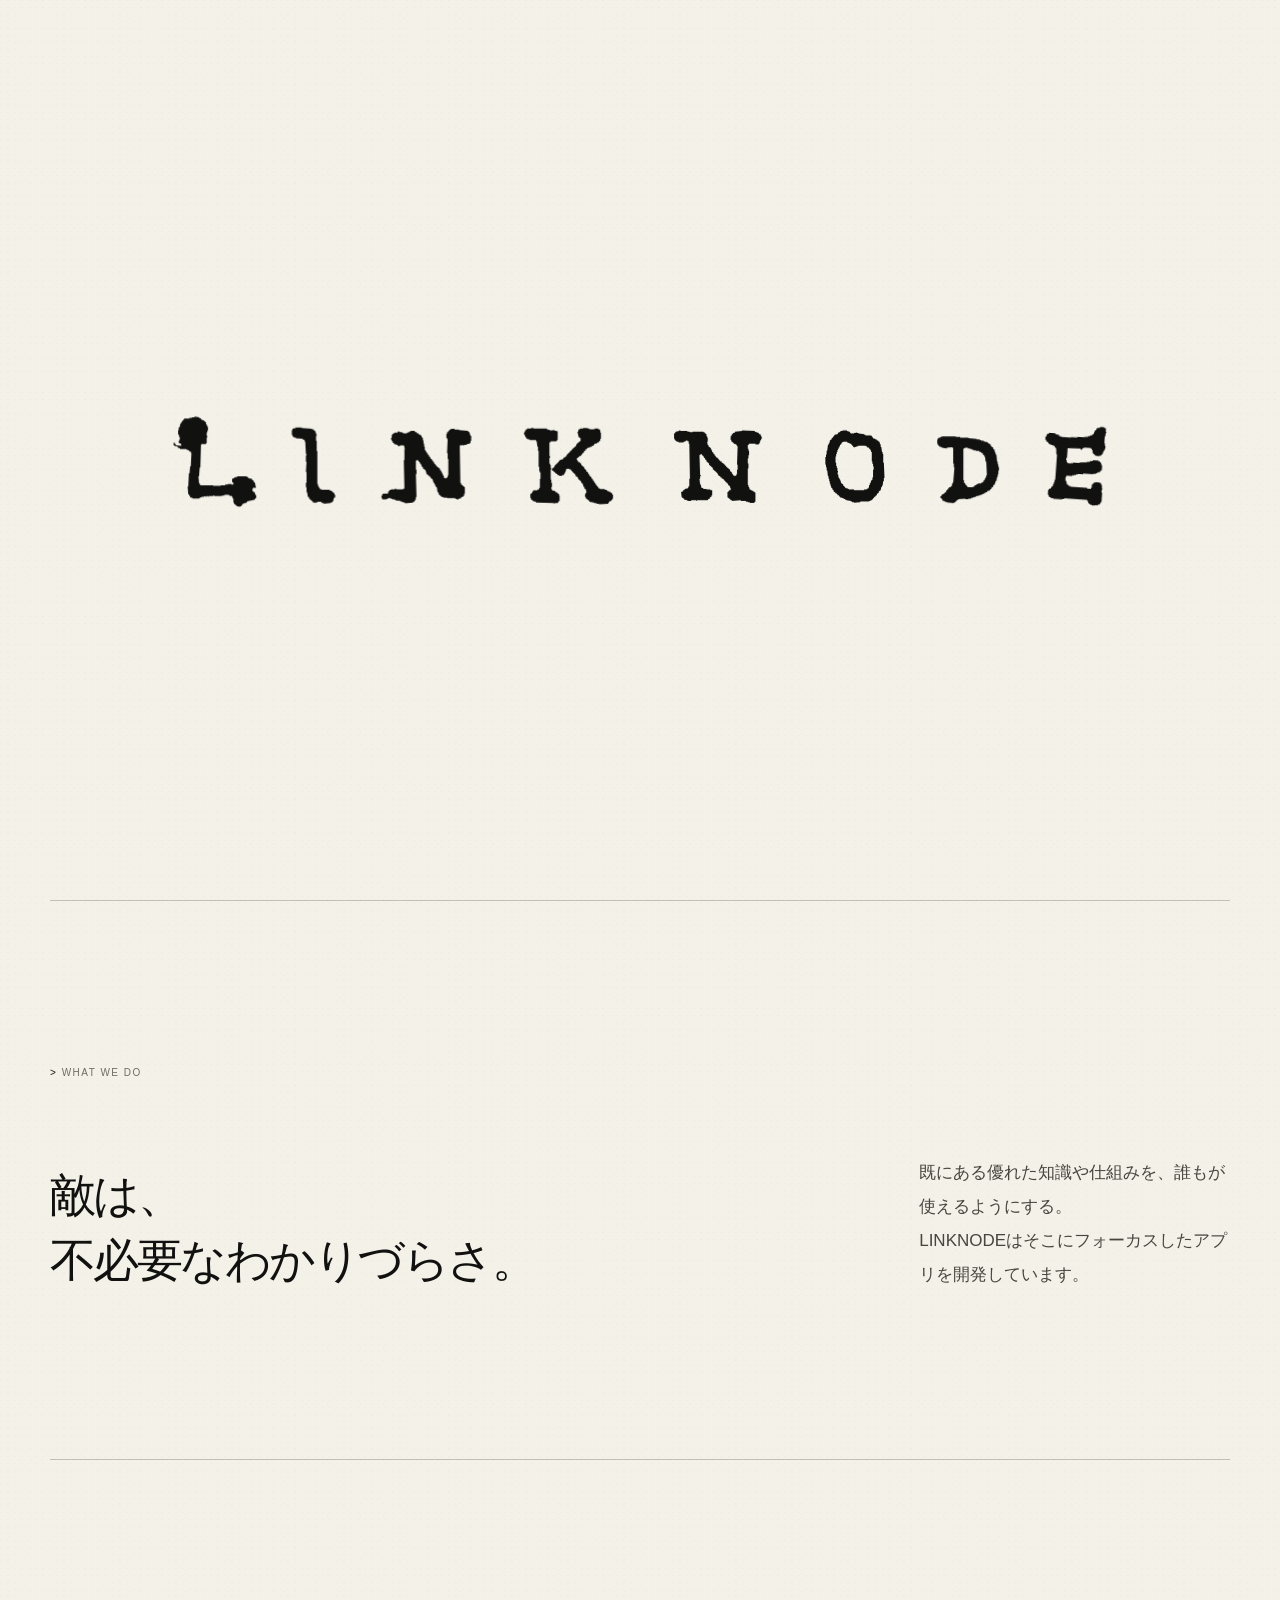
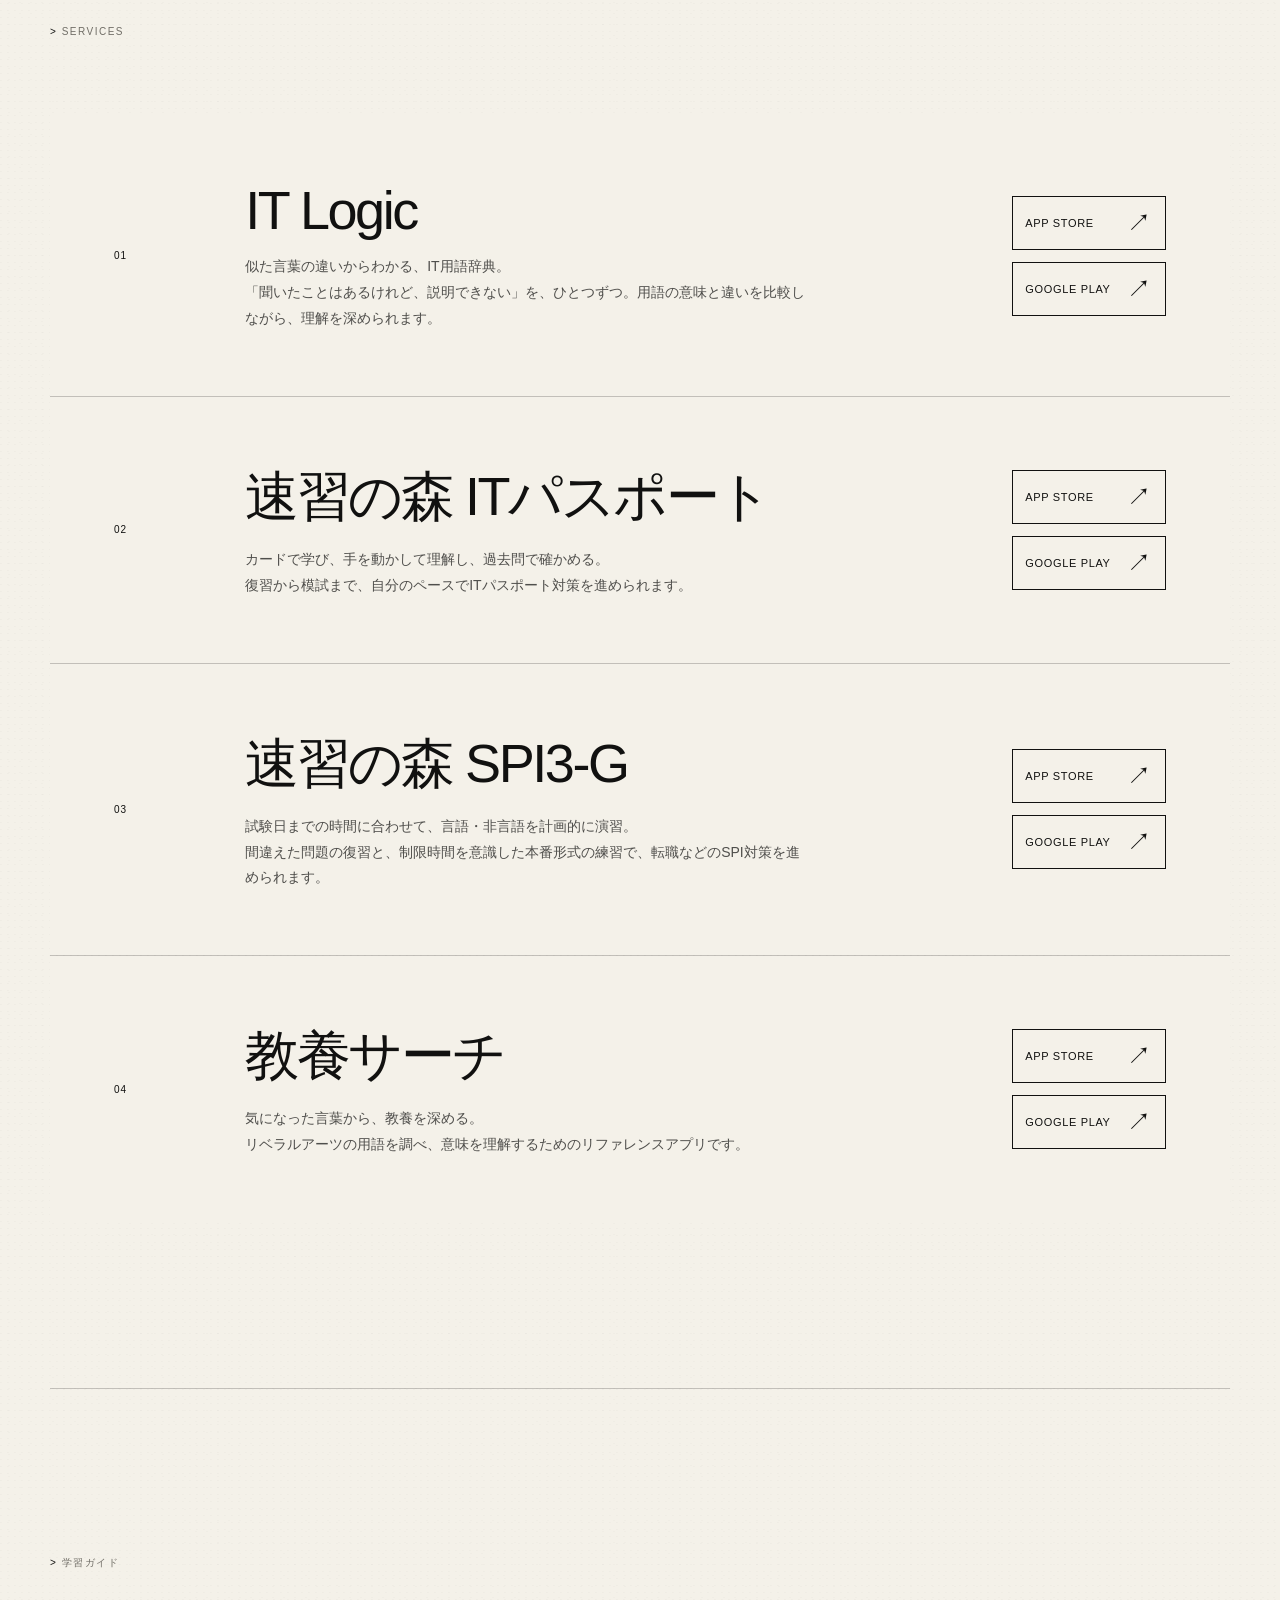
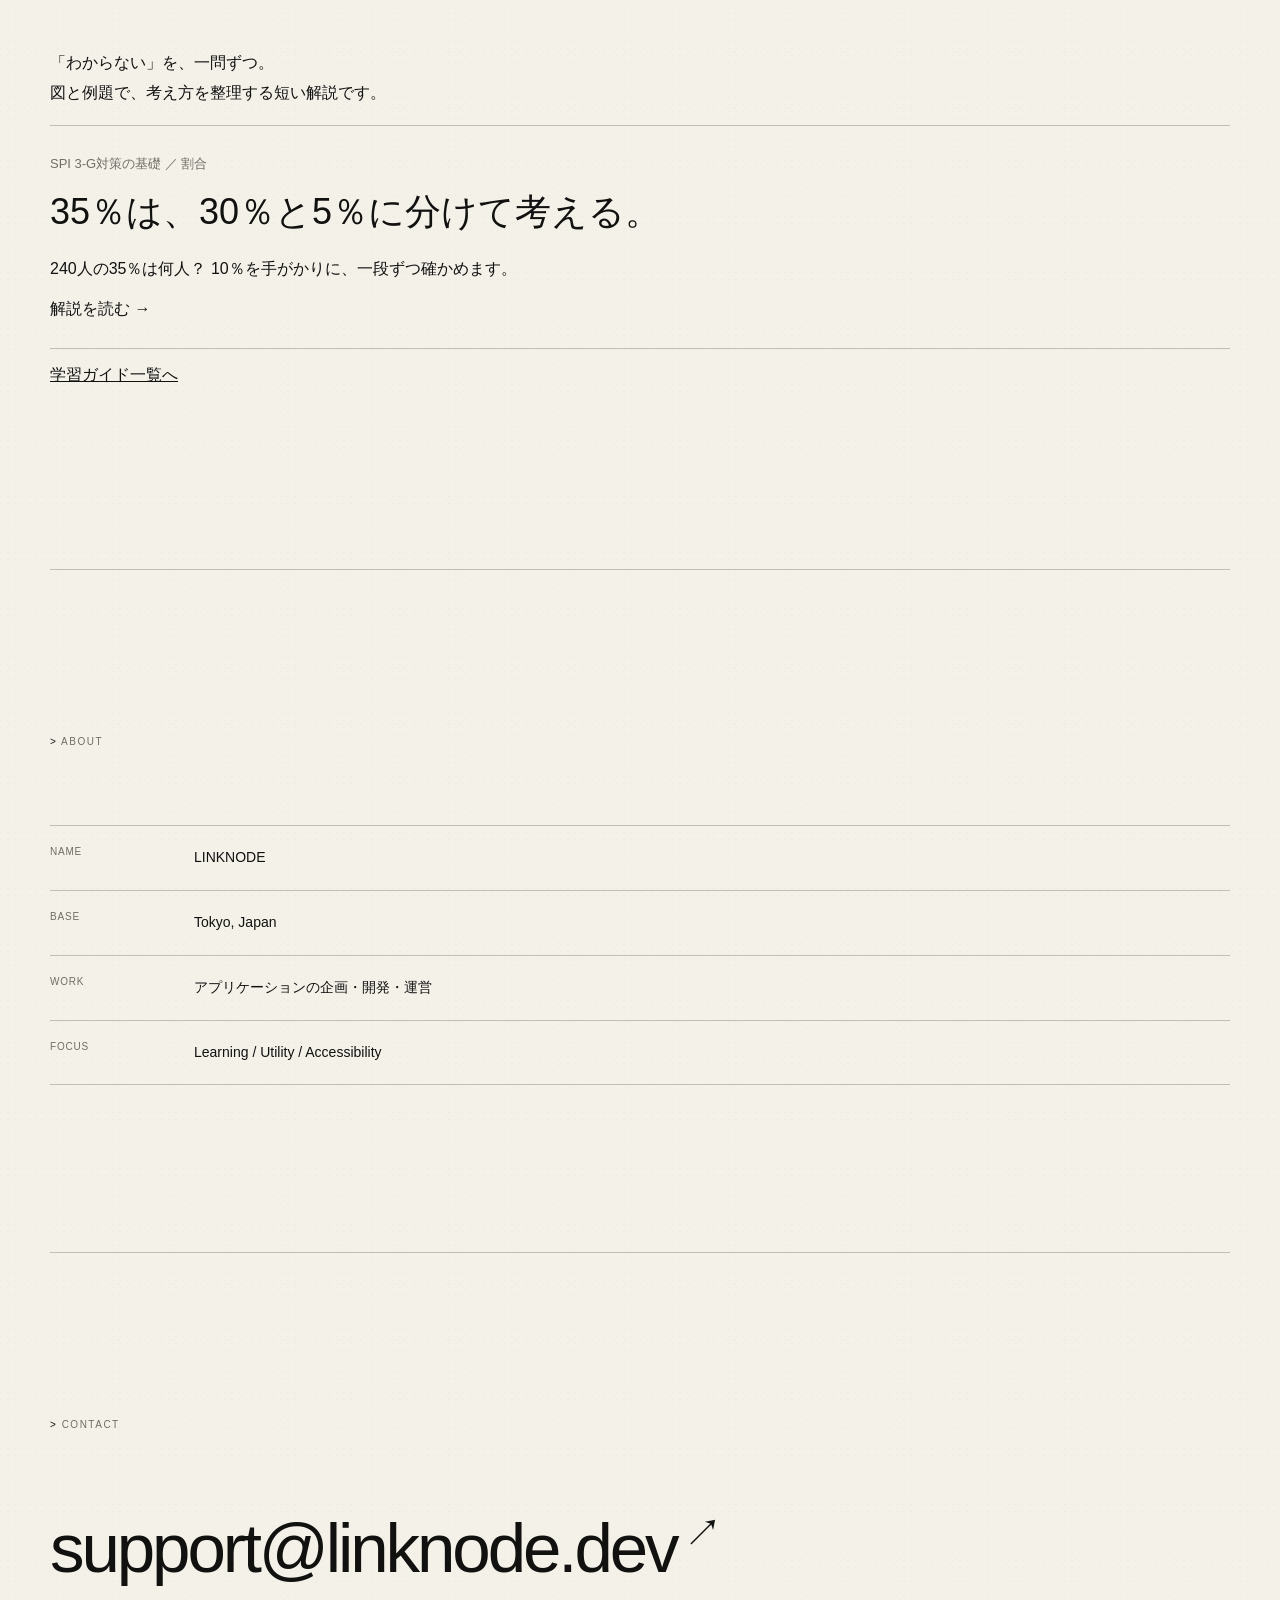
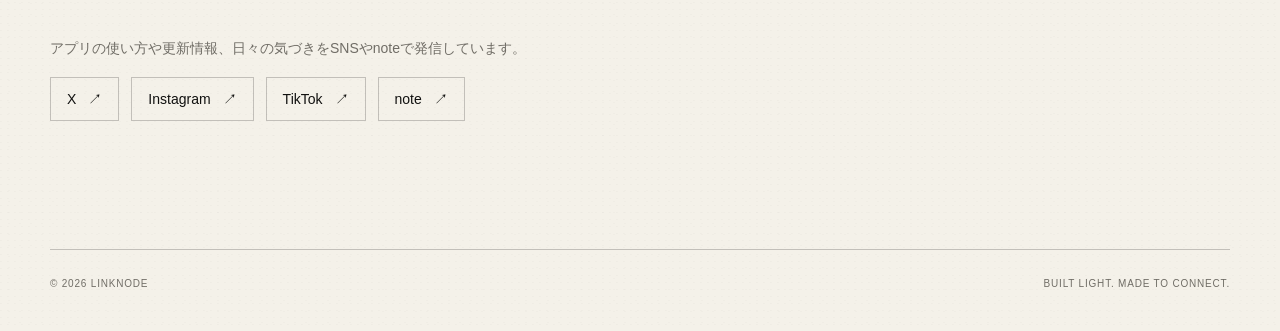
==== commit 2f4d74c9: "Add App Store link for Kyoyo Search" ====
--- a/index.html
+++ b/index.html
@@ -727,17 +727,17 @@
             <a class="store-link" href="https://play.google.com/store/apps/details?id=dev.linknode.spig" target="_blank" rel="noopener noreferrer" aria-label="速習の森 SPI3-GをGoogle Playで見る（新しいタブで開きます）"><span>GOOGLE PLAY</span><span class="service-arrow" aria-hidden="true">↗</span></a>
           </div>
         </article>
-        <a class="service-card" href="https://play.google.com/store/apps/details?id=dev.linknode.kyoyo" target="_blank" rel="noopener noreferrer" aria-label="教養サーチをGoogle Playで見る（新しいタブで開きます）">
+        <article class="service-card service-card-multi" aria-label="教養サーチ">
           <span class="service-index">04</span>
           <div class="service-copy">
             <h3>教養サーチ</h3>
             <p>気になった言葉から、教養を深める。<br>リベラルアーツの用語を調べ、意味を理解するためのリファレンスアプリです。</p>
           </div>
-          <span class="service-meta">
-            <span class="service-status">GOOGLE PLAY</span>
-            <span class="service-arrow" aria-hidden="true">↗</span>
-          </span>
-        </a>
+          <div class="service-meta service-stores">
+            <a class="store-link" href="https://apps.apple.com/jp/app/id6797039159" target="_blank" rel="noopener noreferrer" aria-label="教養サーチをApp Storeで見る（新しいタブで開きます）"><span>APP STORE</span><span class="service-arrow" aria-hidden="true">↗</span></a>
+            <a class="store-link" href="https://play.google.com/store/apps/details?id=dev.linknode.kyoyo" target="_blank" rel="noopener noreferrer" aria-label="教養サーチをGoogle Playで見る（新しいタブで開きます）"><span>GOOGLE PLAY</span><span class="service-arrow" aria-hidden="true">↗</span></a>
+          </div>
+        </article>
       </div>
     </section>
 
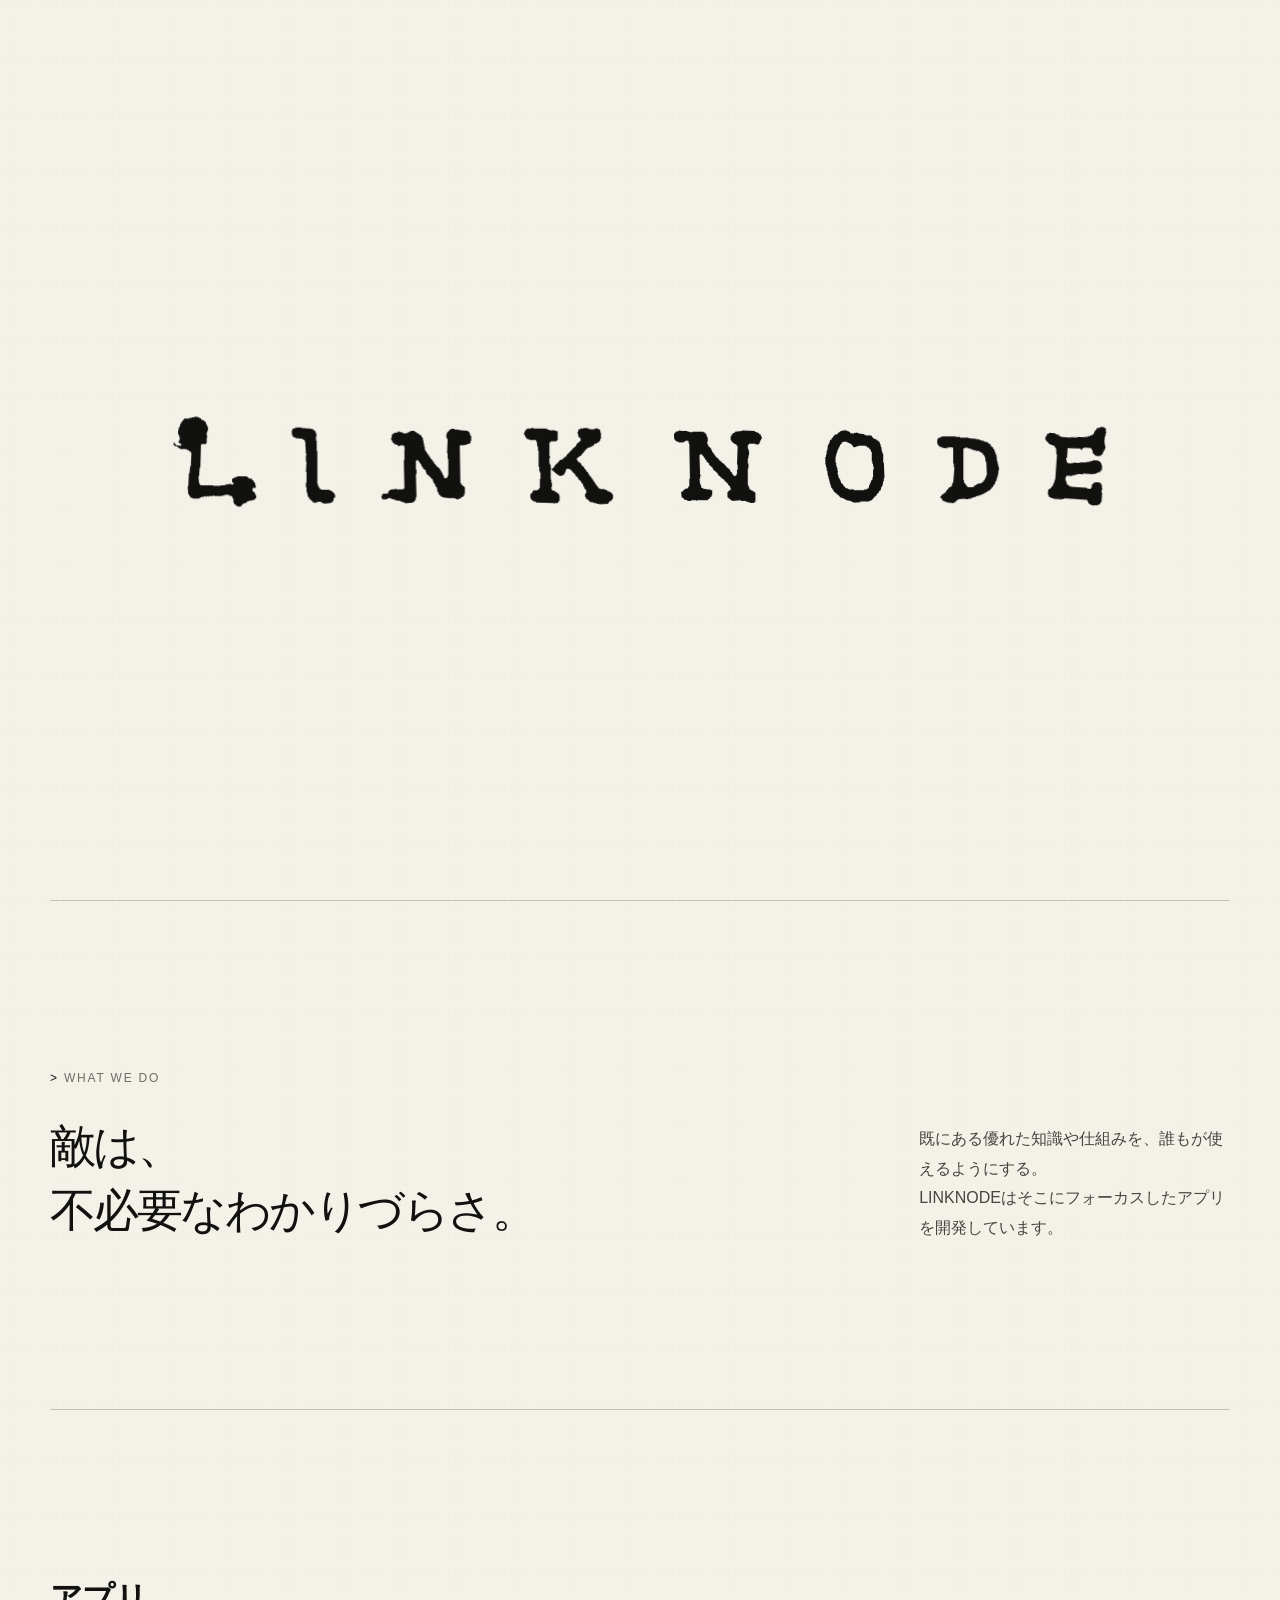
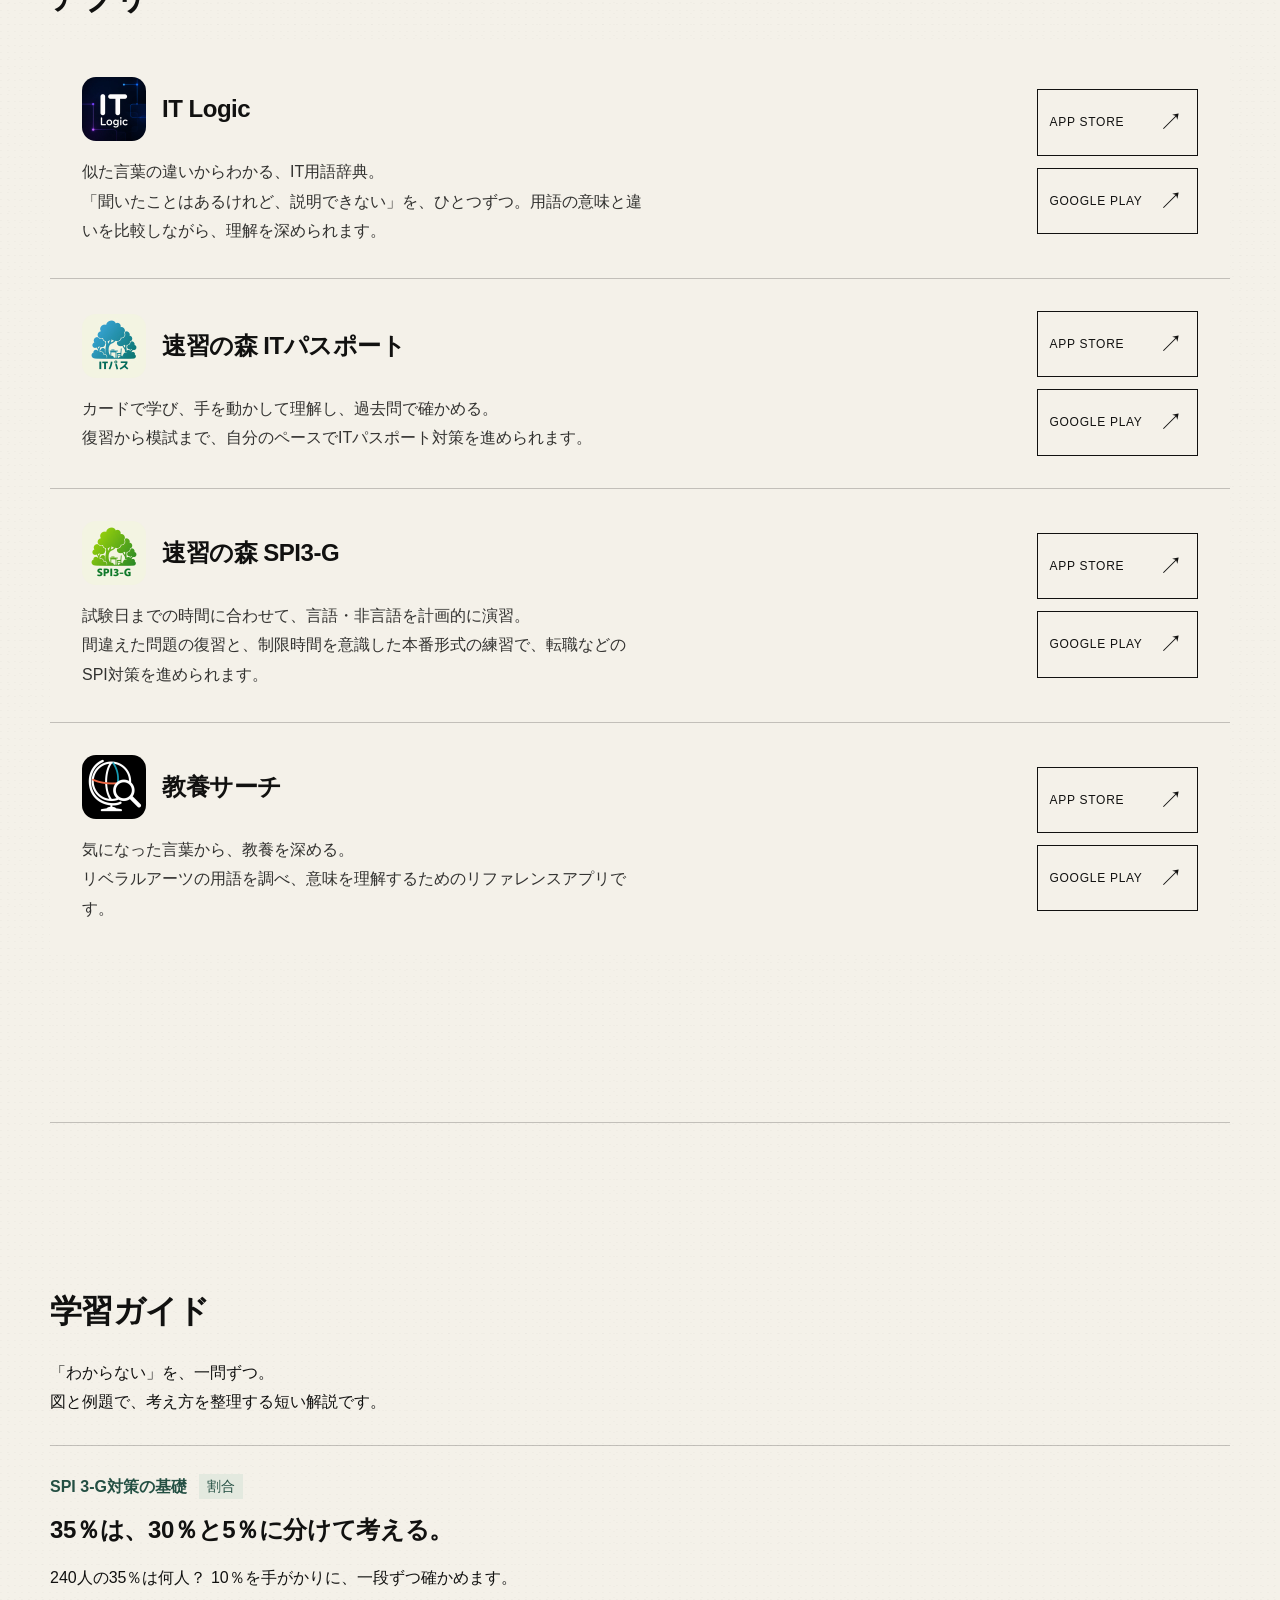
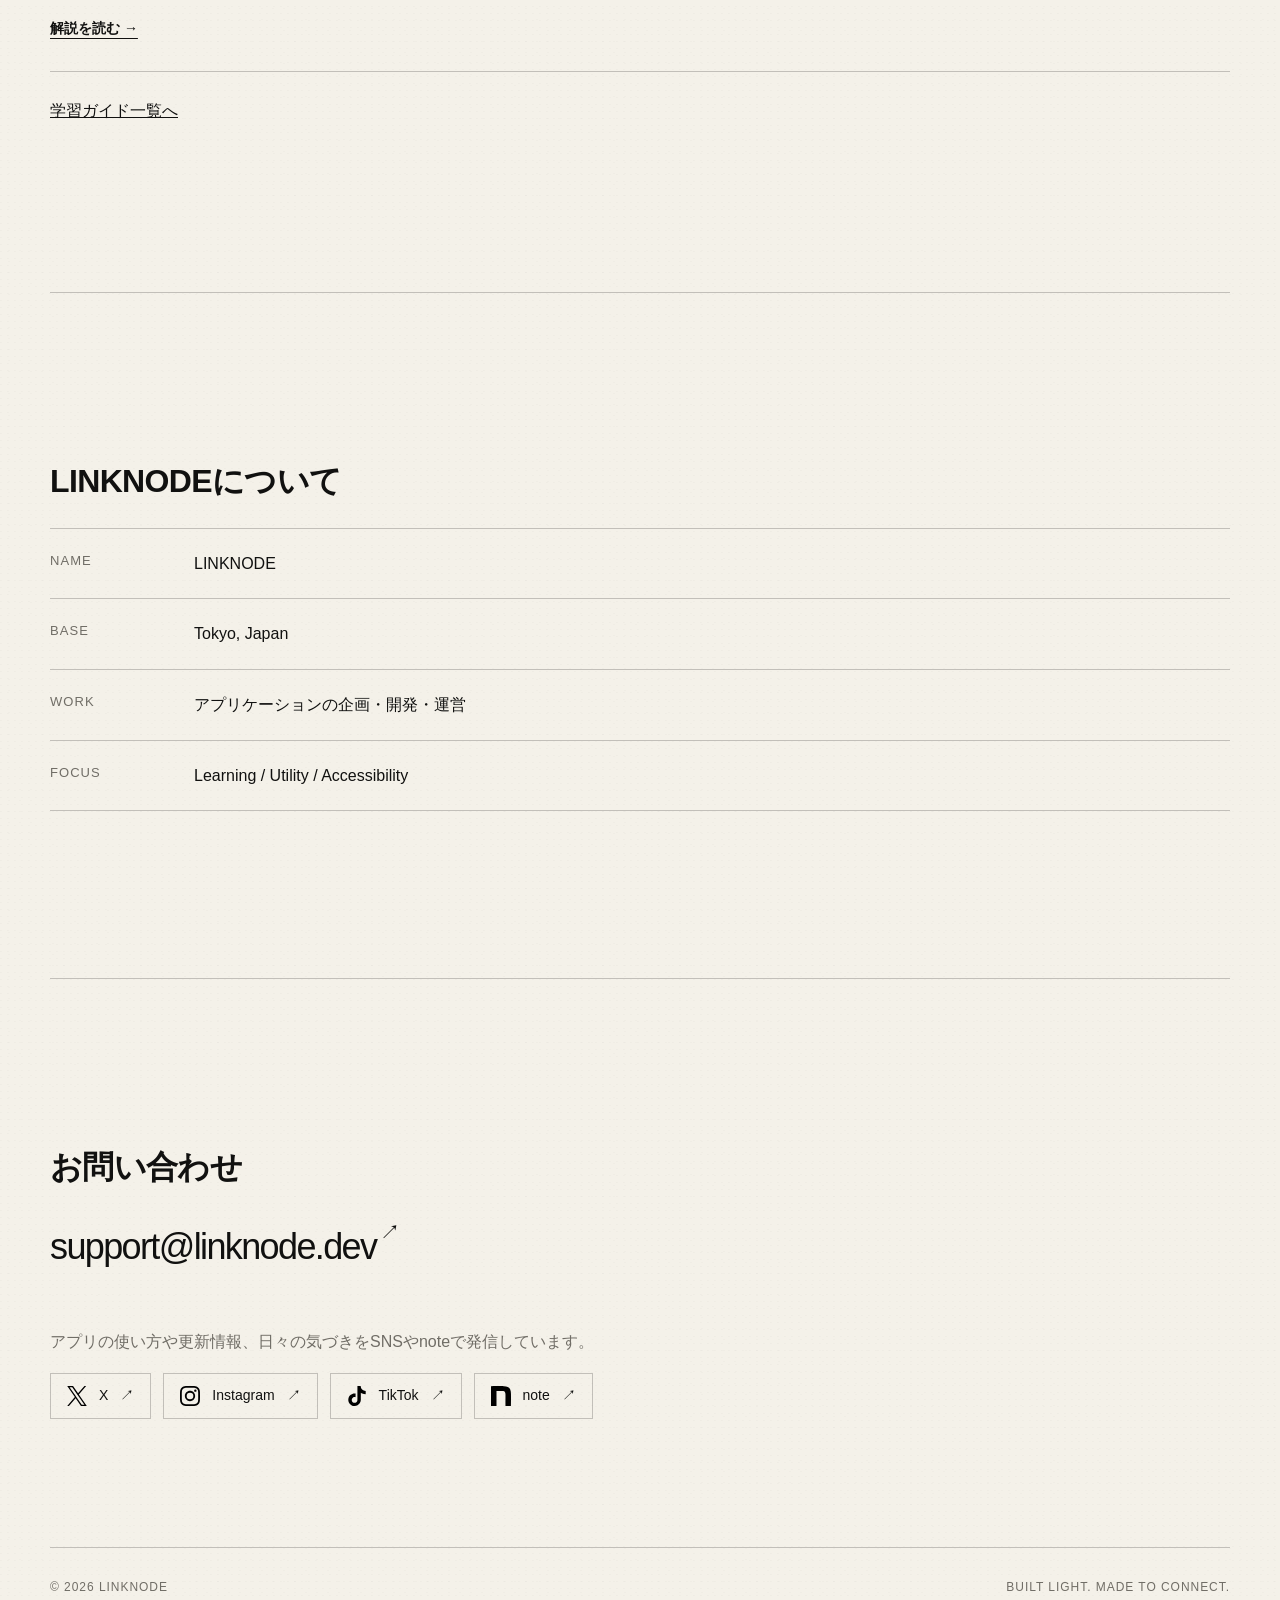
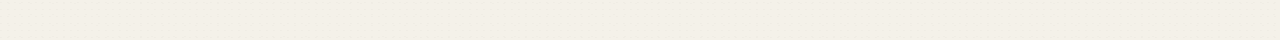
==== commit a4db73a7: "Clarify typography hierarchy and add real app and social icons" ====
--- a/index.html
+++ b/index.html
@@ -17,6 +17,7 @@
       --paper: #f4f1e9;
       --paper-deep: #ebe6dc;
       --muted: #706d66;
+      --green: #244f43;
       --line: rgba(17, 17, 16, 0.22);
       --max: 1180px;
       --font-sans: "Helvetica", "Helvetica Neue", Arial, "Hiragino Sans", "Hiragino Kaku Gothic ProN", "Yu Gothic", "Noto Sans JP", sans-serif;
@@ -39,6 +40,8 @@
         var(--paper);
       color: var(--ink);
       font-family: var(--font-sans);
+      font-size: 16px;
+      line-height: 1.85;
       -webkit-font-smoothing: antialiased;
       text-rendering: optimizeLegibility;
     }
@@ -114,7 +117,7 @@
       align-items: center;
       gap: clamp(18px, 3vw, 38px);
       font-family: var(--font-sans);
-      font-size: 11px;
+      font-size: 14px;
       letter-spacing: 0.08em;
     }
 
@@ -270,16 +273,24 @@
     }
 
     .section-label {
-      margin: 0 0 clamp(36px, 7vw, 78px);
+      margin: 0 0 24px;
       color: var(--muted);
       font-family: var(--font-sans);
-      font-size: 10px;
+      font-size: 12px;
       font-weight: 400;
       letter-spacing: 0.15em;
       text-transform: uppercase;
     }
 
     .section-label::before { content: "> "; color: var(--ink); }
+
+    .section-title {
+      margin: 0 0 24px;
+      font-size: clamp(26px, 3vw, 32px);
+      font-weight: 600;
+      letter-spacing: -0.02em;
+      line-height: 1.4;
+    }
 
     .statement {
       display: grid;
@@ -300,27 +311,29 @@
     .statement p {
       margin: 0;
       color: #47453f;
-      font-size: clamp(14px, 1.45vw, 17px);
-      line-height: 2;
+      font-size: 16px;
+      line-height: 1.85;
     }
 
     .services-grid { display: grid; gap: 1px; background: var(--line); }
 
-    .guide-intro { max-width: 40em; font-size: 16px; line-height: 1.9; }
+    .guide-intro { max-width: 40em; margin: 0 0 28px; font-size: 16px; line-height: 1.85; }
     .guide-link { display: block; padding: 28px 0; border-block: 1px solid var(--line); text-decoration: none; }
-    .guide-link small { color: var(--muted); font-size: 13px; }
-    .guide-link h3 { margin: 12px 0; font-size: clamp(22px, 3vw, 36px); font-weight: 500; line-height: 1.5; }
-    .guide-link p { line-height: 1.8; }
+    .guide-category { display: flex; align-items: center; flex-wrap: wrap; gap: 8px 12px; margin: 0 0 12px; color: var(--green); font-size: 16px; font-weight: 600; line-height: 1.5; }
+    .topic-tag { padding: 2px 8px; background: #e3e9df; font-size: 14px; font-weight: 500; }
+    .guide-link h3 { margin: 0 0 14px; font-size: clamp(20px, 2.2vw, 24px); font-weight: 600; line-height: 1.6; letter-spacing: -0.015em; text-wrap: pretty; }
+    .guide-summary { margin: 0 0 20px; line-height: 1.85; }
+    .guide-read { font-size: 14px; font-weight: 600; text-decoration: underline; text-underline-offset: 5px; }
+    .guide-all { margin: 24px 0 0; font-size: 16px; }
     .guide-link:hover h3 { text-decoration: underline; text-underline-offset: 6px; }
 
     .service-card {
       position: relative;
       display: grid;
-      grid-template-columns: 80px minmax(0, 1fr) auto;
-      gap: clamp(20px, 4vw, 64px);
+      grid-template-columns: minmax(0, 1fr) auto;
+      gap: 24px 40px;
       align-items: center;
-      min-height: 250px;
-      padding: clamp(28px, 5vw, 64px);
+      padding: 32px;
       overflow: hidden;
       background: var(--paper);
       color: var(--ink);
@@ -339,27 +352,22 @@
 
     .service-card > * { position: relative; z-index: 1; }
 
-    .service-index,
-    .service-status,
     .service-arrow {
       font-family: var(--font-sans);
       font-size: 10px;
       letter-spacing: 0.1em;
     }
 
-    .service-copy h3 {
-      margin: 0 0 13px;
-      font-size: clamp(27px, 4.5vw, 54px);
-      font-weight: 500;
-      letter-spacing: -0.045em;
-    }
+    .service-heading { display: flex; align-items: center; gap: 16px; margin-bottom: 16px; }
+    .app-icon { display: block; flex: none; width: 64px; height: 64px; border-radius: 14px; }
+    .service-copy h3 { margin: 0; font-size: 24px; font-weight: 600; line-height: 1.4; letter-spacing: -0.02em; }
 
     .service-copy p {
       max-width: 560px;
       margin: 0;
-      font-size: 14px;
+      font-size: 16px;
       line-height: 1.85;
-      opacity: 0.72;
+      opacity: 0.85;
     }
 
     .service-meta {
@@ -380,7 +388,7 @@
       min-height: 44px;
       padding: 10px 12px;
       border: 1px solid currentColor;
-      font-size: 11px;
+      font-size: 12px;
       letter-spacing: 0.06em;
       text-decoration: none;
     }
@@ -426,11 +434,11 @@
     .profile-row dt {
       color: var(--muted);
       font-family: var(--font-sans);
-      font-size: 10px;
+      font-size: 13px;
       letter-spacing: 0.08em;
     }
 
-    .profile-row dd { margin: 0; font-size: 14px; line-height: 1.7; }
+    .profile-row dd { margin: 0; font-size: 16px; line-height: 1.85; }
 
     .contact-section {
       padding-bottom: clamp(70px, 10vw, 130px);
@@ -441,7 +449,7 @@
       display: inline-block;
       max-width: 100%;
       font-family: var(--font-sans);
-      font-size: clamp(25px, 5.4vw, 70px);
+      font-size: clamp(22px, 3.5vw, 36px);
       letter-spacing: -0.045em;
       text-decoration: none;
       overflow-wrap: anywhere;
@@ -458,7 +466,7 @@
     .social-caption {
       margin: 0 0 16px;
       color: var(--muted);
-      font-size: 14px;
+      font-size: 16px;
       line-height: 1.8;
     }
 
@@ -469,7 +477,8 @@
     }
 
     .social-links a {
-      display: inline-flex;
+      display: inline-grid;
+      grid-template-columns: 20px 1fr auto;
       align-items: center;
       justify-content: space-between;
       gap: 12px;
@@ -483,6 +492,10 @@
       transition: color 0.2s ease, background 0.2s ease, border-color 0.2s ease;
     }
 
+    .social-icon { display: block; width: 20px; height: 20px; }
+    .social-links a:hover .social-icon,
+    .social-links a:focus-visible .social-icon { filter: invert(1); }
+
     .social-links a:hover,
     .social-links a:focus-visible {
       border-color: var(--ink);
@@ -499,7 +512,7 @@
       padding: 28px 0 42px;
       color: var(--muted);
       font-family: var(--font-sans);
-      font-size: 10px;
+      font-size: 12px;
       letter-spacing: 0.08em;
     }
 
@@ -517,7 +530,8 @@
       .site-header { padding: calc(19px + env(safe-area-inset-top, 0px)) 20px 19px; }
       .site-nav a:not(:last-child) { display: none; }
       .site-nav a.guide-nav { display: inline; }
-      .site-nav { gap: 14px; }
+      .site-nav { gap: 12px; font-size: 13px; }
+      .header-wordmark { width: 128px; }
       .hero-inner { transform: translateY(-2vh); }
       .wordmark-stage { width: min(100%, 620px); }
       .section { padding-block: 64px; }
@@ -525,23 +539,20 @@
       .statement { grid-template-columns: 1fr; gap: 28px; }
       .statement h2 { font-size: clamp(24px, 7vw, 30px); letter-spacing: -0.03em; }
       .statement p { max-width: 31em; font-size: 16px; line-height: 1.85; }
-      .service-copy h3 { font-size: 24px; line-height: 1.4; }
-      .service-copy p,
-      .profile-row dd,
-      .social-caption { font-size: 16px; }
+      .service-copy h3 { font-size: 22px; }
+      .app-icon { width: 56px; height: 56px; border-radius: 12px; }
       .service-card {
-        grid-template-columns: 42px minmax(0, 1fr);
-        min-height: 270px;
+        grid-template-columns: minmax(0, 1fr);
+        padding: 28px 0;
       }
       .service-meta {
-        grid-column: 2;
-        grid-auto-flow: column;
-        justify-content: space-between;
-        justify-items: start;
-        align-items: center;
+        grid-template-columns: repeat(2, minmax(0, 1fr));
+        gap: 10px;
         width: 100%;
       }
-      .service-stores { grid-auto-flow: row; justify-content: stretch; }
+      .store-link { gap: 8px; padding-inline: 10px; letter-spacing: 0.02em; }
+      .social-links { display: grid; grid-template-columns: repeat(2, minmax(0, 1fr)); gap: 10px; }
+      .social-links a { grid-template-columns: 20px minmax(0, 1fr) auto; gap: 8px; padding-inline: 10px; }
       .profile-row { grid-template-columns: 92px 1fr; }
       .site-footer { flex-direction: column; }
     }
@@ -692,12 +703,14 @@
     </section>
 
     <section class="section" id="services" aria-labelledby="services-title">
-      <h2 class="section-label reveal" id="services-title">Services</h2>
+      <h2 class="section-title reveal" id="services-title">アプリ</h2>
       <div class="services-grid reveal">
         <article class="service-card service-card-multi" aria-label="IT Logic">
-          <span class="service-index">01</span>
           <div class="service-copy">
-            <h3>IT Logic</h3>
+            <div class="service-heading">
+              <img class="app-icon" src="/assets/apps/it-logic.jpg" width="256" height="256" alt="" loading="lazy" decoding="async">
+              <h3>IT Logic</h3>
+            </div>
             <p>似た言葉の違いからわかる、IT用語辞典。<br>「聞いたことはあるけれど、説明できない」を、ひとつずつ。用語の意味と違いを比較しながら、理解を深められます。</p>
           </div>
           <div class="service-meta service-stores">
@@ -706,9 +719,11 @@
           </div>
         </article>
         <article class="service-card service-card-multi" aria-label="速習の森 ITパスポート">
-          <span class="service-index">02</span>
           <div class="service-copy">
-            <h3>速習の森 ITパスポート</h3>
+            <div class="service-heading">
+              <img class="app-icon" src="/assets/apps/it-passport.jpg" width="256" height="256" alt="" loading="lazy" decoding="async">
+              <h3>速習の森 ITパスポート</h3>
+            </div>
             <p>カードで学び、手を動かして理解し、過去問で確かめる。<br>復習から模試まで、自分のペースでITパスポート対策を進められます。</p>
           </div>
           <div class="service-meta service-stores">
@@ -717,9 +732,11 @@
           </div>
         </article>
         <article class="service-card service-card-multi" aria-label="速習の森 SPI3-G">
-          <span class="service-index">03</span>
           <div class="service-copy">
-            <h3>速習の森 SPI3-G</h3>
+            <div class="service-heading">
+              <img class="app-icon" src="/assets/apps/spi-3g.jpg" width="256" height="256" alt="" loading="lazy" decoding="async">
+              <h3>速習の森 SPI3-G</h3>
+            </div>
             <p>試験日までの時間に合わせて、言語・非言語を計画的に演習。<br>間違えた問題の復習と、制限時間を意識した本番形式の練習で、転職などのSPI対策を進められます。</p>
           </div>
           <div class="service-meta service-stores">
@@ -728,9 +745,11 @@
           </div>
         </article>
         <article class="service-card service-card-multi" aria-label="教養サーチ">
-          <span class="service-index">04</span>
           <div class="service-copy">
-            <h3>教養サーチ</h3>
+            <div class="service-heading">
+              <img class="app-icon" src="/assets/apps/kyoyo-search.jpg" width="256" height="256" alt="" loading="lazy" decoding="async">
+              <h3>教養サーチ</h3>
+            </div>
             <p>気になった言葉から、教養を深める。<br>リベラルアーツの用語を調べ、意味を理解するためのリファレンスアプリです。</p>
           </div>
           <div class="service-meta service-stores">
@@ -742,19 +761,19 @@
     </section>
 
     <section class="section" id="guides" aria-labelledby="guides-title">
-      <h2 class="section-label" id="guides-title">学習ガイド</h2>
+      <h2 class="section-title" id="guides-title">学習ガイド</h2>
       <p class="guide-intro">「わからない」を、一問ずつ。<br>図と例題で、考え方を整理する短い解説です。</p>
       <a class="guide-link" href="/guides/spi-percentage/">
-        <small>SPI 3-G対策の基礎 ／ 割合</small>
+        <p class="guide-category"><span>SPI 3-G対策の基礎</span><span class="topic-tag">割合</span></p>
         <h3>35％は、30％と5％に分けて考える。</h3>
-        <p>240人の35％は何人？ 10％を手がかりに、一段ずつ確かめます。</p>
-        <span>解説を読む →</span>
+        <p class="guide-summary">240人の35％は何人？ 10％を手がかりに、一段ずつ確かめます。</p>
+        <span class="guide-read">解説を読む →</span>
       </a>
-      <p><a href="/guides/">学習ガイド一覧へ</a></p>
+      <p class="guide-all"><a href="/guides/">学習ガイド一覧へ</a></p>
     </section>
 
     <section class="section" id="about" aria-labelledby="about-title">
-      <h2 class="section-label reveal" id="about-title">About</h2>
+      <h2 class="section-title reveal" id="about-title">LINKNODEについて</h2>
       <dl class="profile-list reveal">
         <div class="profile-row">
           <dt>NAME</dt>
@@ -776,15 +795,15 @@
     </section>
 
     <section class="section contact-section" id="contact" aria-labelledby="contact-title">
-      <p class="section-label reveal" id="contact-title">Contact</p>
+      <h2 class="section-title reveal" id="contact-title">お問い合わせ</h2>
       <a class="contact-link reveal" href="mailto:support@linknode.dev">support@linknode.dev</a>
       <div class="social-block reveal">
         <p class="social-caption">アプリの使い方や更新情報、日々の気づきをSNSやnoteで発信しています。</p>
         <nav class="social-links" aria-label="LINKNODEの公式SNS">
-          <a href="https://x.com/linknode_apps" target="_blank" rel="noopener noreferrer" aria-label="XでLINKNODEを見る（新しいタブで開きます）"><span>X</span><span aria-hidden="true">↗</span></a>
-          <a href="https://www.instagram.com/linknode_apps/" target="_blank" rel="noopener noreferrer" aria-label="InstagramでLINKNODEを見る（新しいタブで開きます）"><span>Instagram</span><span aria-hidden="true">↗</span></a>
-          <a href="https://www.tiktok.com/@linknode.apps" target="_blank" rel="noopener noreferrer" aria-label="TikTokでLINKNODEを見る（新しいタブで開きます）"><span>TikTok</span><span aria-hidden="true">↗</span></a>
-          <a href="https://note.com/fit_viper6429" target="_blank" rel="noopener noreferrer" aria-label="noteでLINKNODEを読む（新しいタブで開きます）"><span>note</span><span aria-hidden="true">↗</span></a>
+          <a href="https://x.com/linknode_apps" target="_blank" rel="noopener noreferrer" aria-label="XでLINKNODEを見る（新しいタブで開きます）"><img class="social-icon" src="/assets/social/x.svg" width="20" height="20" alt=""><span>X</span><span aria-hidden="true">↗</span></a>
+          <a href="https://www.instagram.com/linknode_apps/" target="_blank" rel="noopener noreferrer" aria-label="InstagramでLINKNODEを見る（新しいタブで開きます）"><img class="social-icon" src="/assets/social/instagram.svg" width="20" height="20" alt=""><span>Instagram</span><span aria-hidden="true">↗</span></a>
+          <a href="https://www.tiktok.com/@linknode.apps" target="_blank" rel="noopener noreferrer" aria-label="TikTokでLINKNODEを見る（新しいタブで開きます）"><img class="social-icon" src="/assets/social/tiktok.svg" width="20" height="20" alt=""><span>TikTok</span><span aria-hidden="true">↗</span></a>
+          <a href="https://note.com/fit_viper6429" target="_blank" rel="noopener noreferrer" aria-label="noteでLINKNODEを読む（新しいタブで開きます）"><img class="social-icon" src="/assets/social/note.svg" width="20" height="20" alt=""><span>note</span><span aria-hidden="true">↗</span></a>
         </nav>
       </div>
     </section>
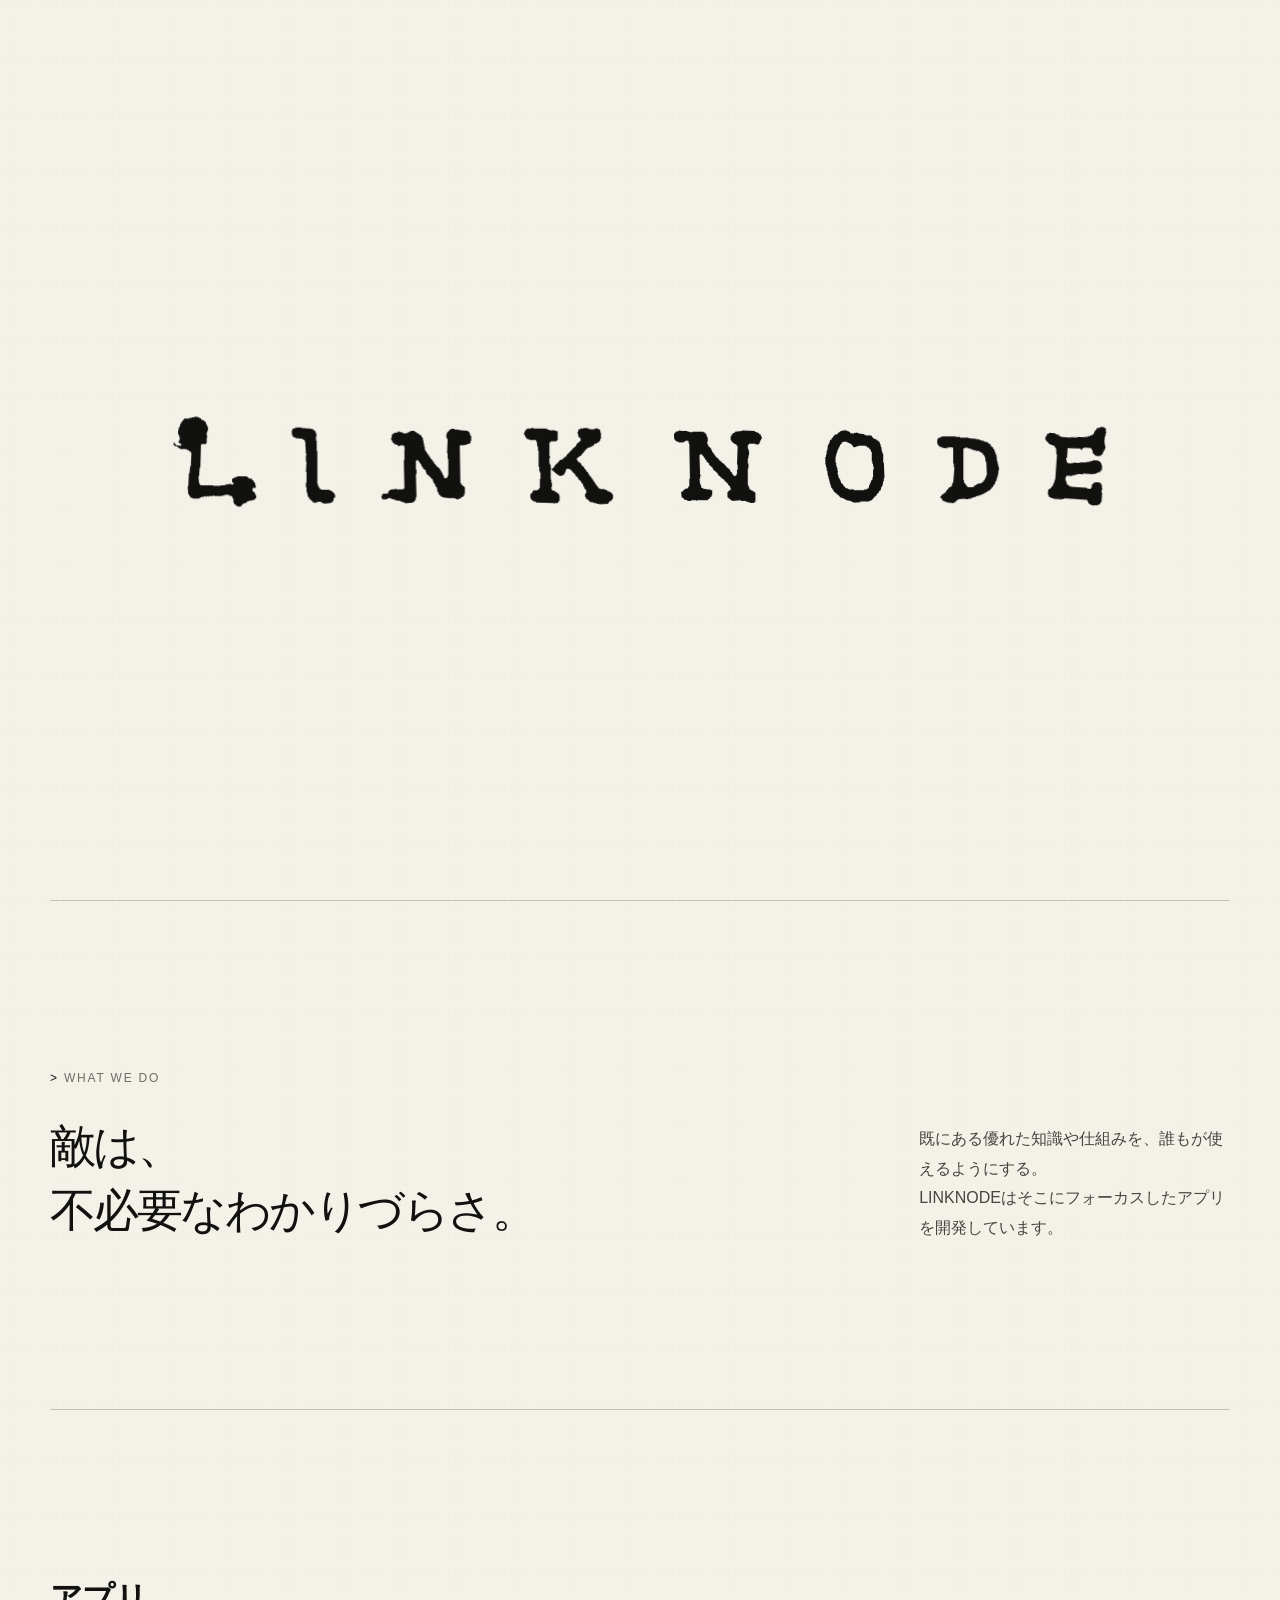
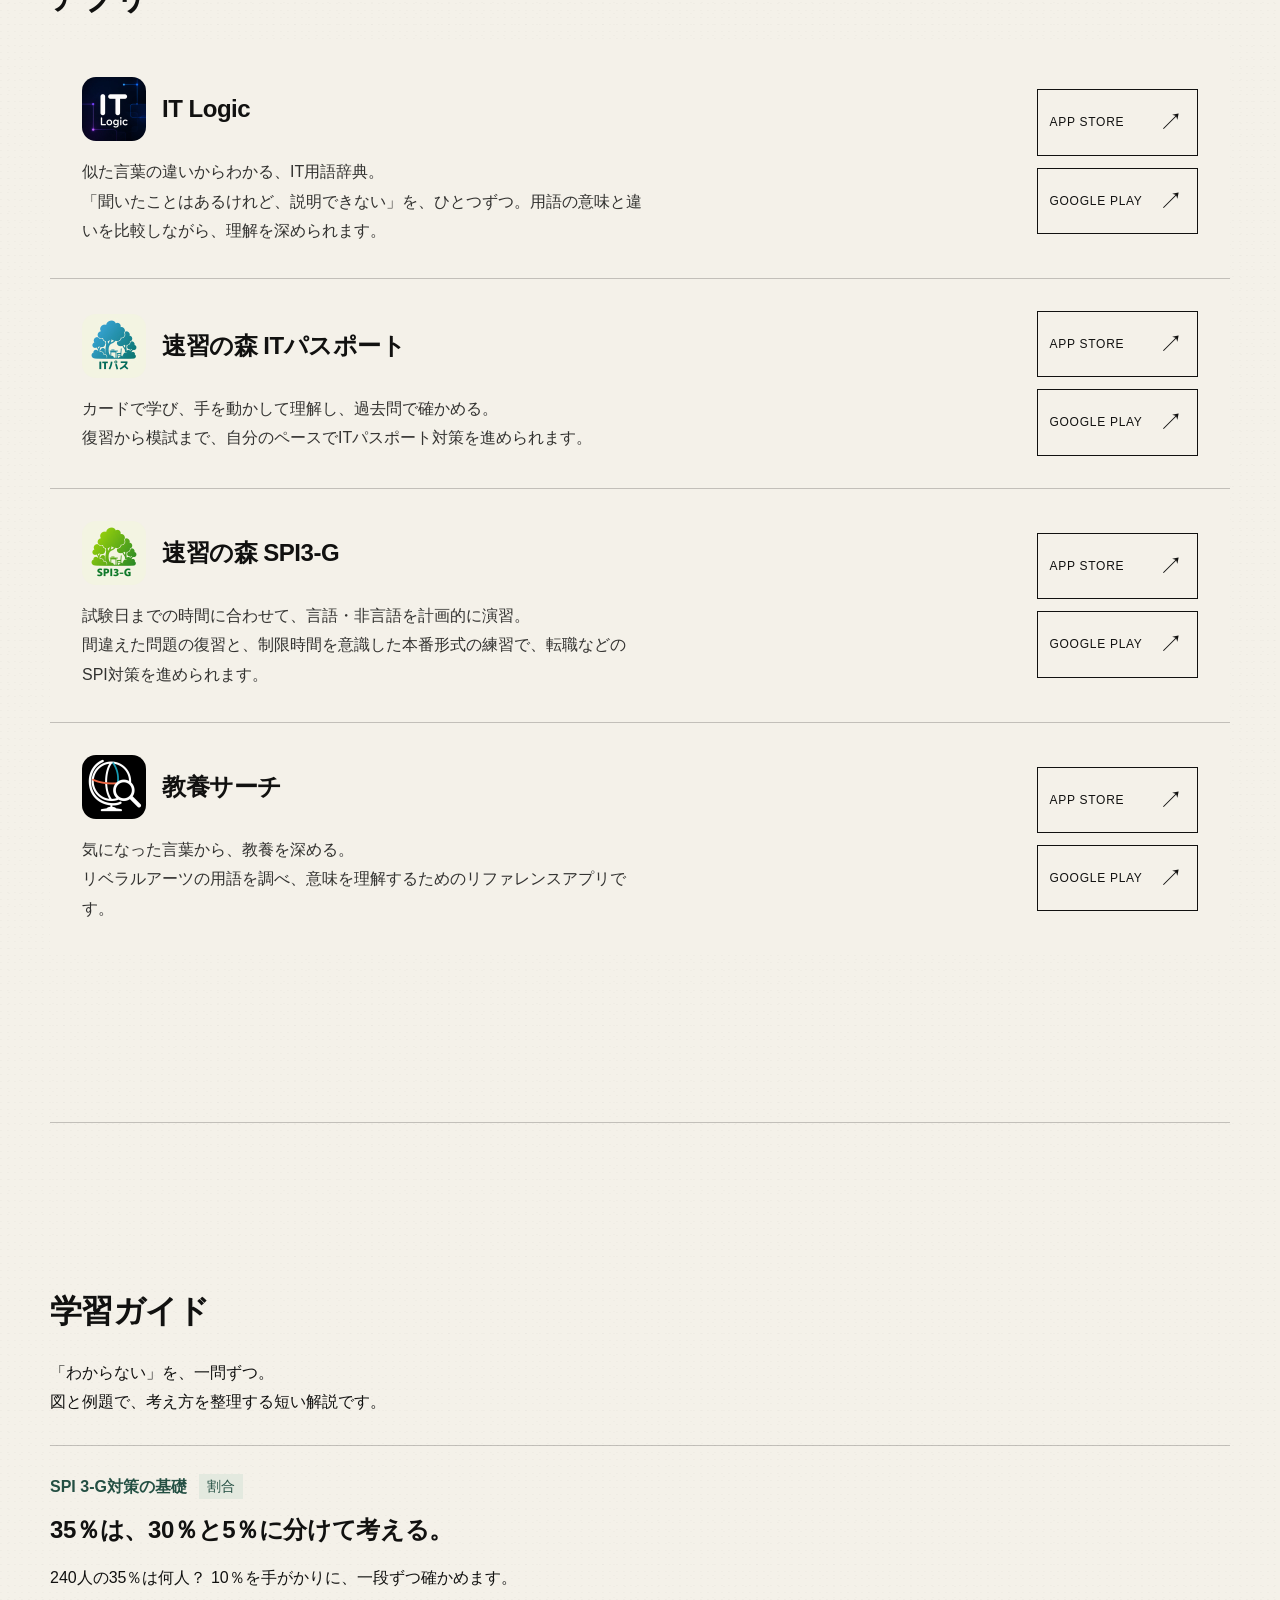
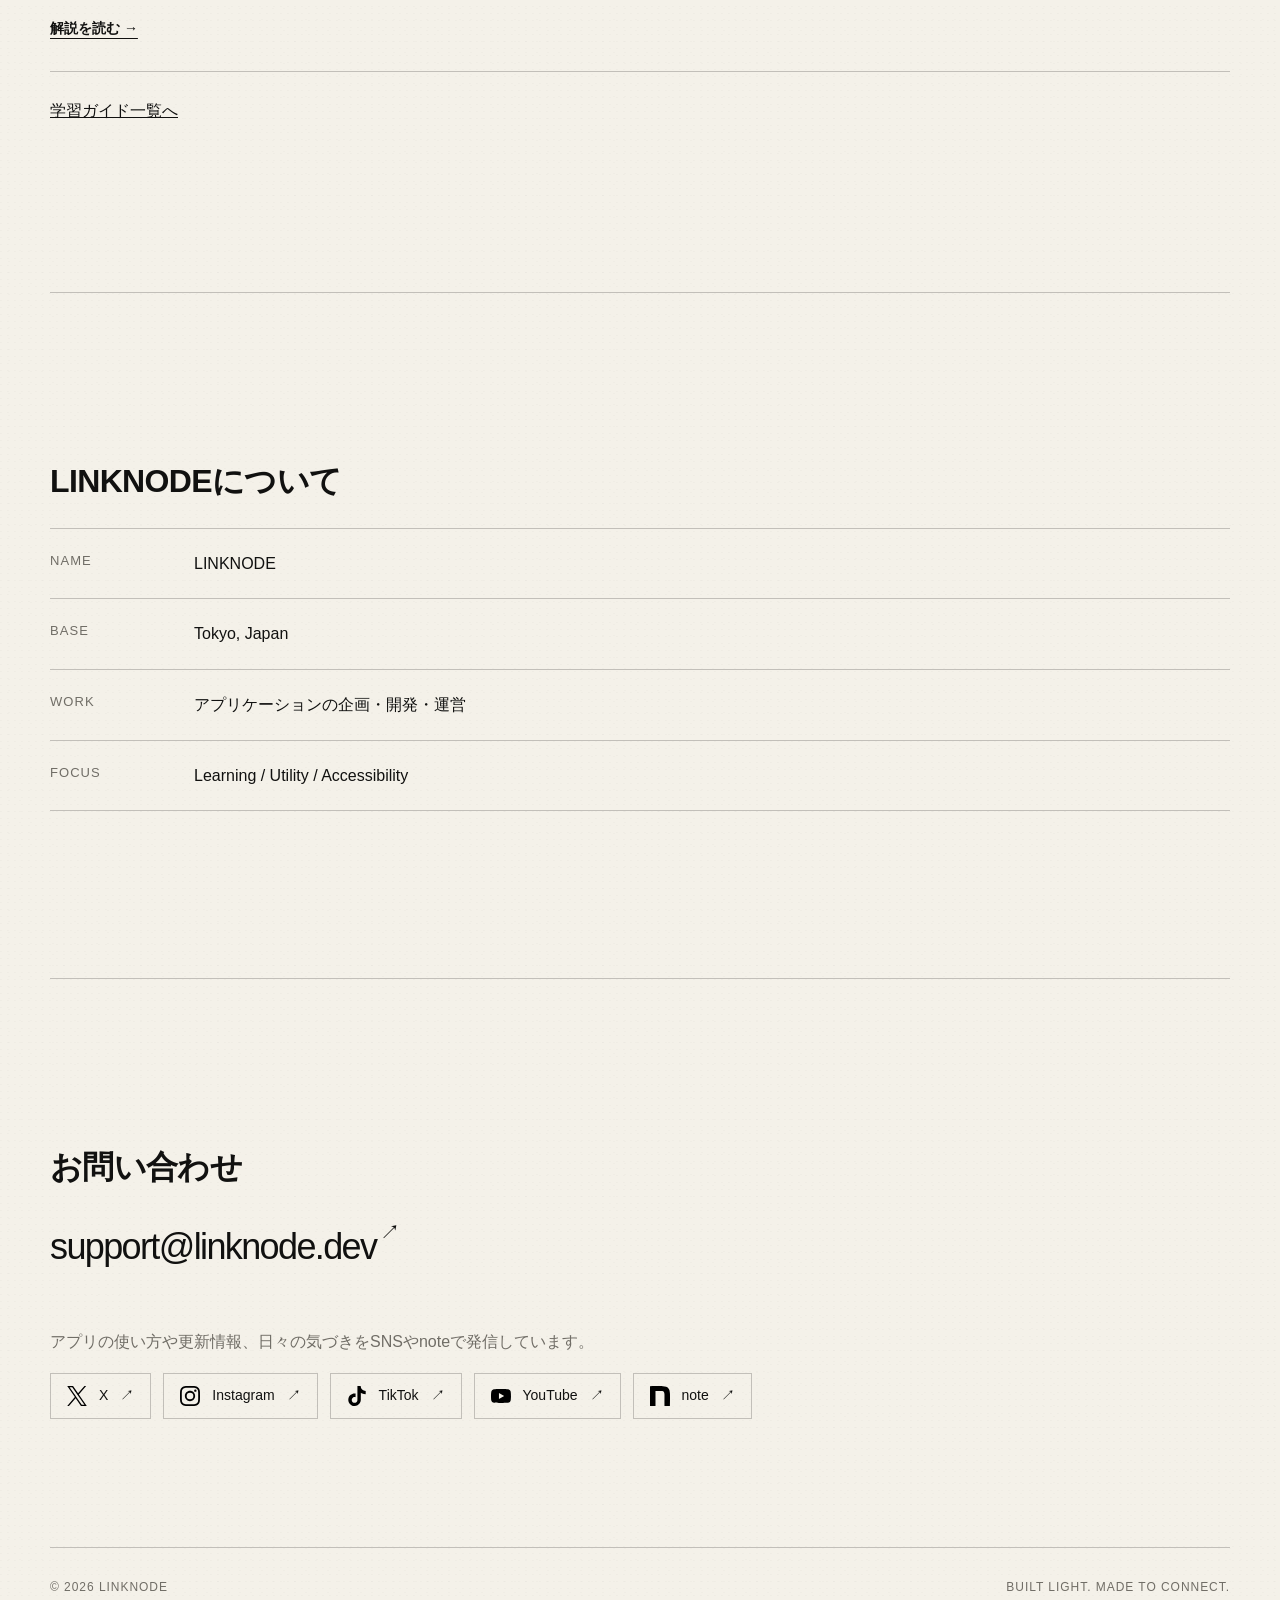
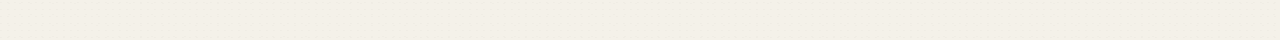
==== commit 2d41b65d: "Add official YouTube link and prepare separate music links layout" ====
--- a/index.html
+++ b/index.html
@@ -501,6 +501,31 @@
       border-color: var(--ink);
       background: var(--ink);
       color: var(--paper);
+    }
+
+    .music-block {
+      margin-top: 48px;
+      padding-top: 24px;
+      border-top: 1px solid var(--line);
+      color: var(--muted);
+    }
+
+    .music-heading { margin: 0 0 12px; font-size: 13px; font-weight: 400; }
+    .music-links { display: flex; flex-wrap: wrap; gap: 8px 28px; }
+    .music-links a, .music-name {
+      display: inline-flex;
+      align-items: center;
+      gap: 10px;
+      min-height: 44px;
+      color: inherit;
+      font-size: 14px;
+      letter-spacing: 0.04em;
+      text-decoration: none;
+    }
+    .music-links a:hover, .music-links a:focus-visible {
+      color: var(--ink);
+      text-decoration: underline;
+      text-underline-offset: 5px;
     }
 
     .site-footer {
@@ -803,9 +828,21 @@
           <a href="https://x.com/linknode_apps" target="_blank" rel="noopener noreferrer" aria-label="XでLINKNODEを見る（新しいタブで開きます）"><img class="social-icon" src="/assets/social/x.svg" width="20" height="20" alt=""><span>X</span><span aria-hidden="true">↗</span></a>
           <a href="https://www.instagram.com/linknode_apps/" target="_blank" rel="noopener noreferrer" aria-label="InstagramでLINKNODEを見る（新しいタブで開きます）"><img class="social-icon" src="/assets/social/instagram.svg" width="20" height="20" alt=""><span>Instagram</span><span aria-hidden="true">↗</span></a>
           <a href="https://www.tiktok.com/@linknode.apps" target="_blank" rel="noopener noreferrer" aria-label="TikTokでLINKNODEを見る（新しいタブで開きます）"><img class="social-icon" src="/assets/social/tiktok.svg" width="20" height="20" alt=""><span>TikTok</span><span aria-hidden="true">↗</span></a>
+          <a href="https://www.youtube.com/@linknode_apps" target="_blank" rel="noopener noreferrer" aria-label="YouTubeでLINKNODEを見る（新しいタブで開きます）"><img class="social-icon" src="/assets/social/youtube.svg" width="20" height="20" alt=""><span>YouTube</span><span aria-hidden="true">↗</span></a>
           <a href="https://note.com/fit_viper6429" target="_blank" rel="noopener noreferrer" aria-label="noteでLINKNODEを読む（新しいタブで開きます）"><img class="social-icon" src="/assets/social/note.svg" width="20" height="20" alt=""><span>note</span><span aria-hidden="true">↗</span></a>
         </nav>
       </div>
+      <!-- Enable after the owner provides the MUSIC URL: replace the name with an
+           external anchor, then unwrap this template. Add MUSIC POP as a sibling
+           link when its URL is available; do not publish placeholder links. -->
+      <template id="music-links-draft">
+        <aside class="music-block" aria-labelledby="music-title">
+          <h3 class="music-heading" id="music-title">音楽</h3>
+          <nav class="music-links" aria-label="LINKNODEの音楽プロジェクト">
+            <span class="music-name">LINKNODE MUSIC</span>
+          </nav>
+        </aside>
+      </template>
     </section>
   </main>
 
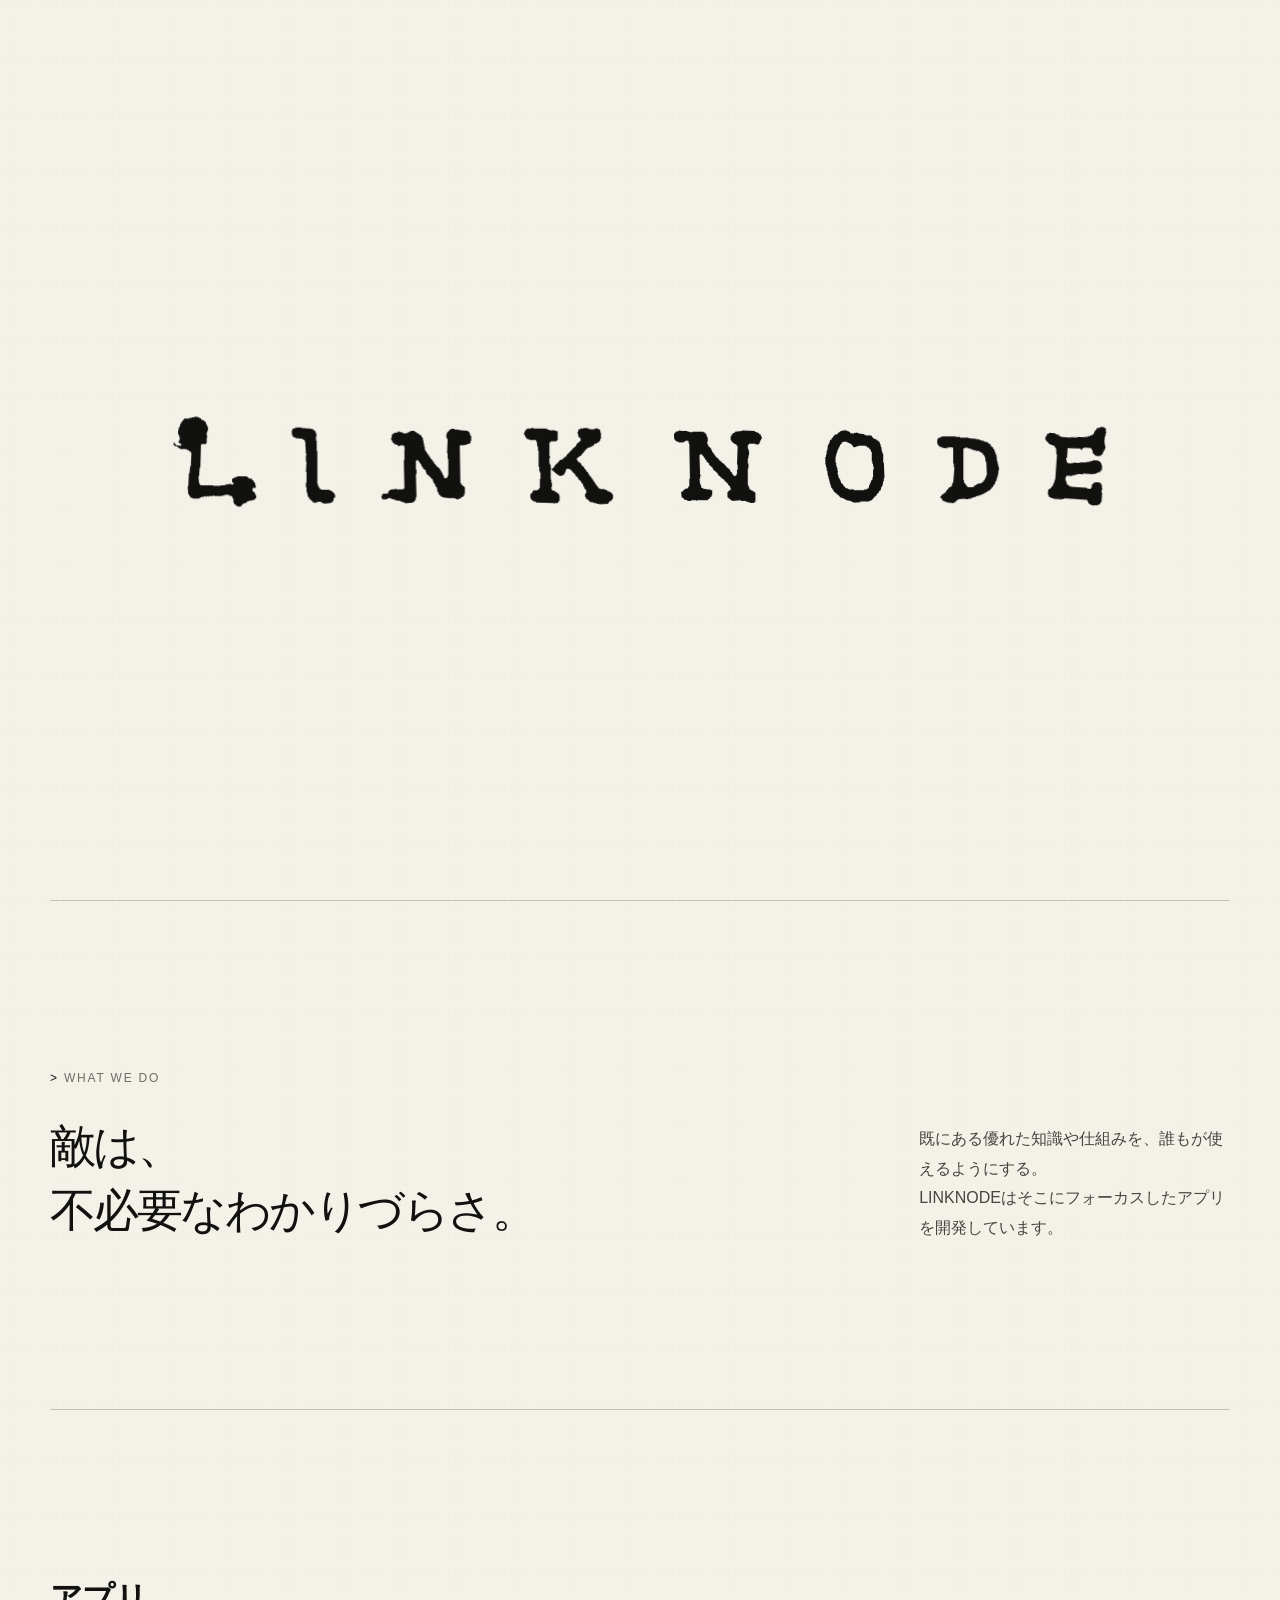
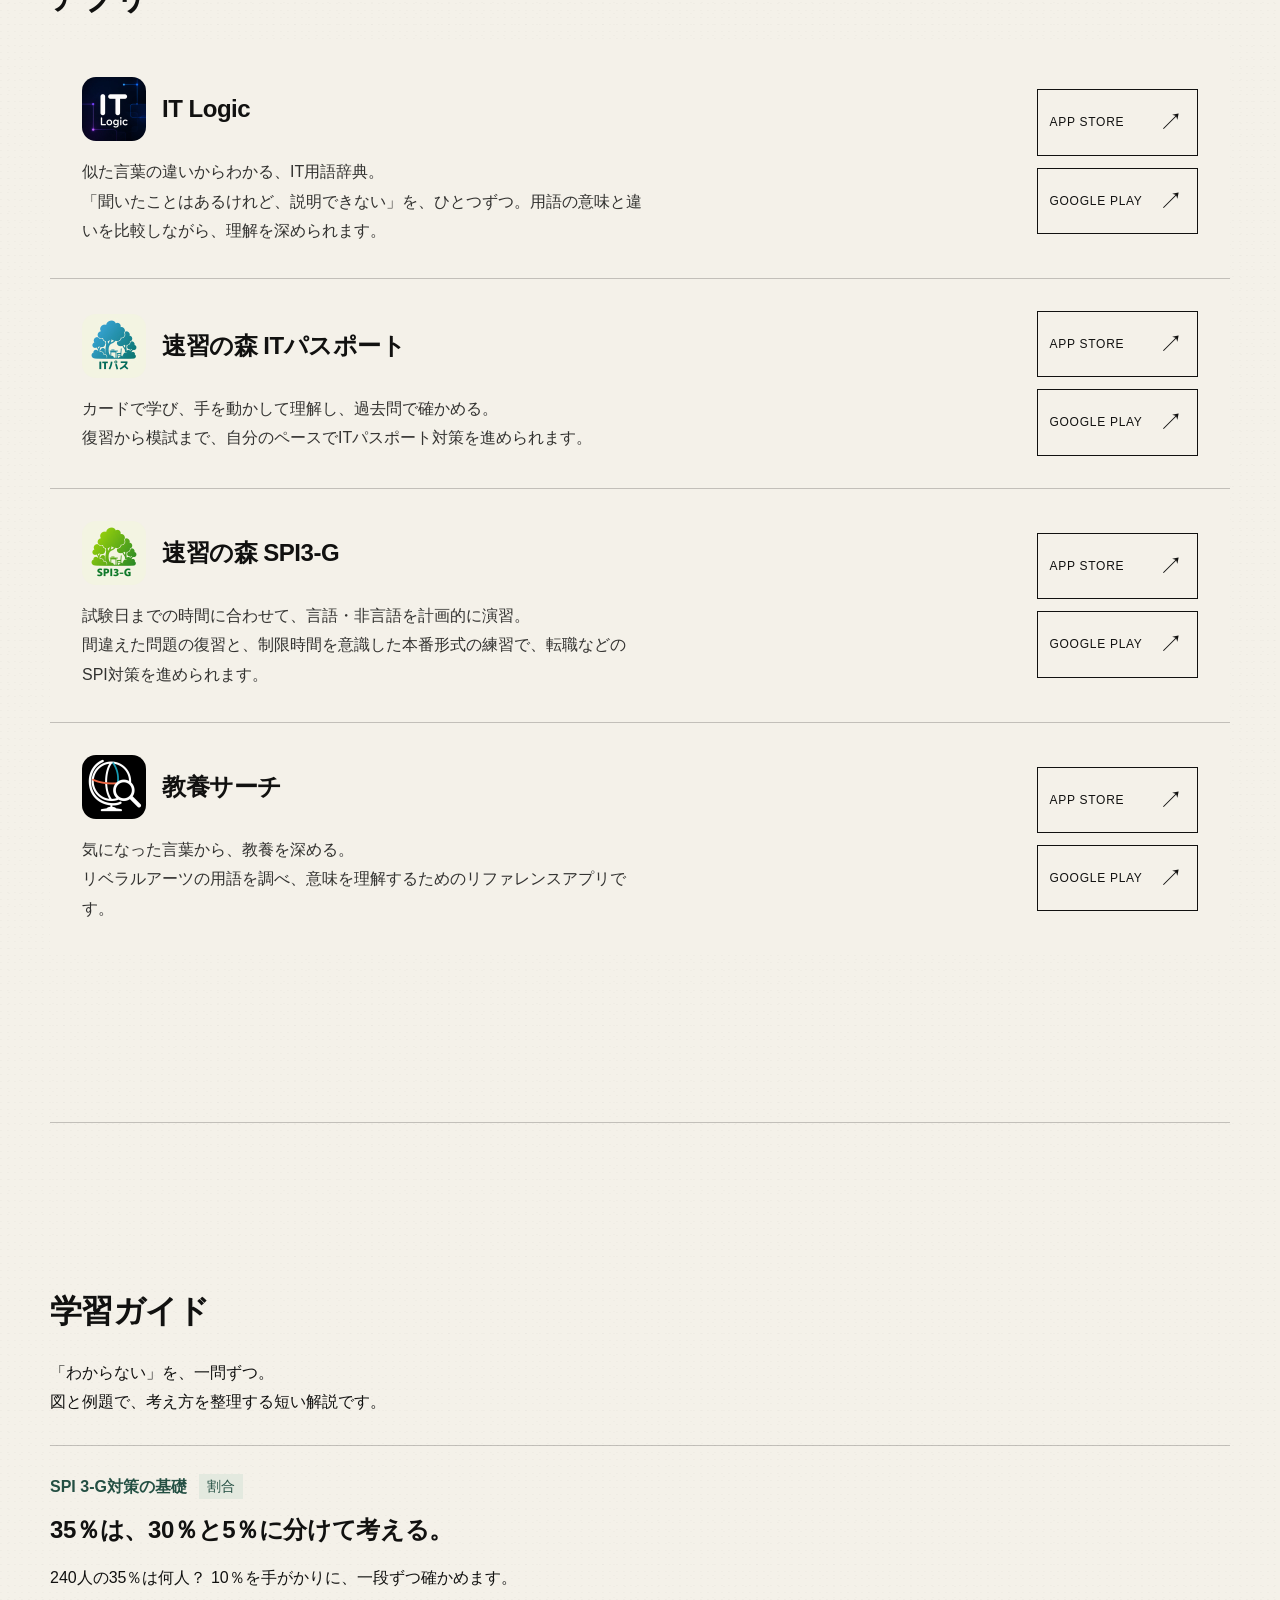
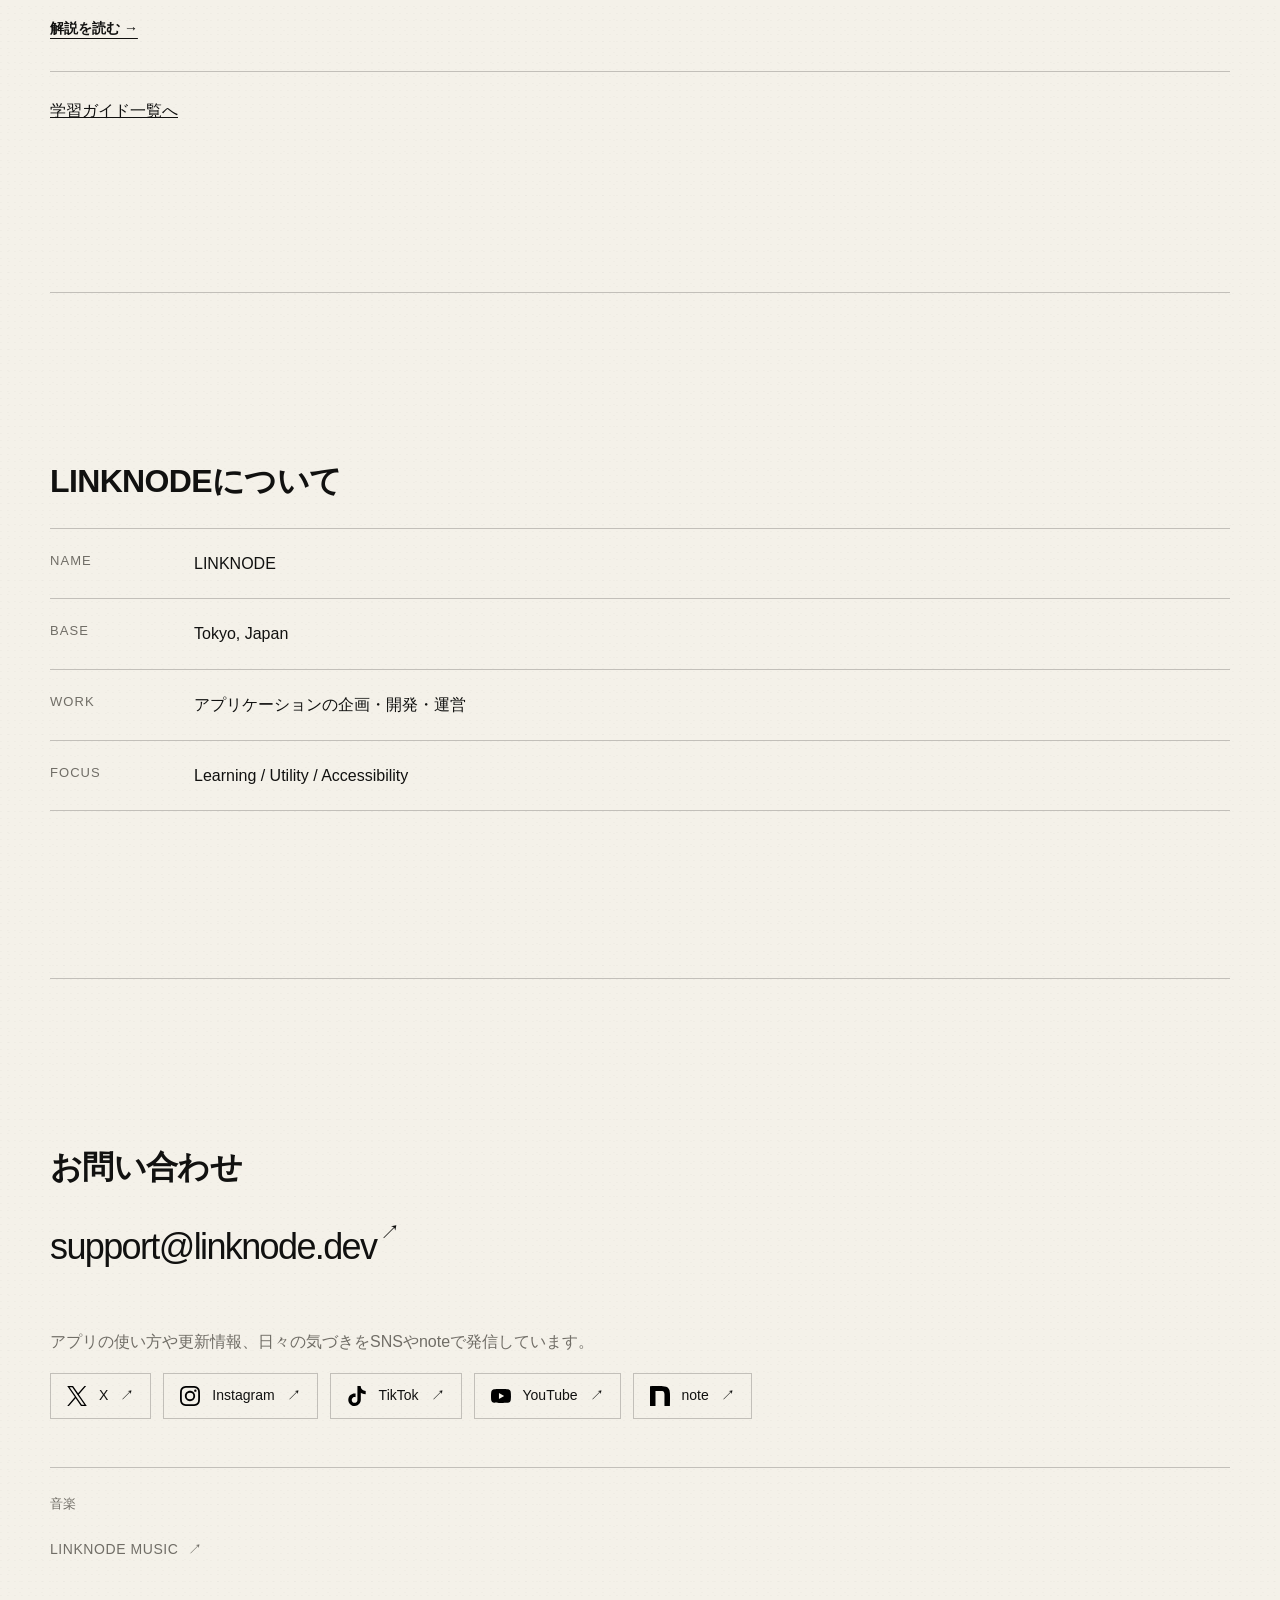
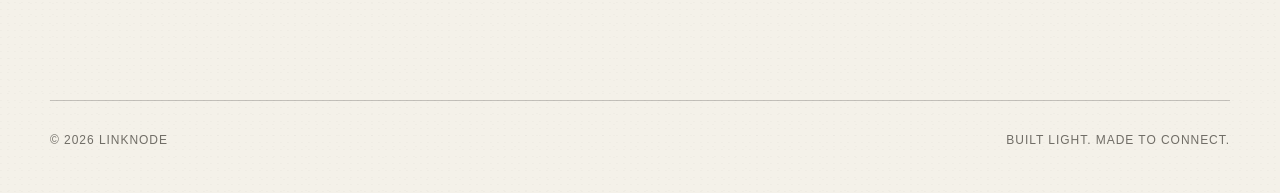
==== commit dea69505: "Publish LINKNODE MUSIC in a separate understated music section" ====
--- a/index.html
+++ b/index.html
@@ -512,7 +512,7 @@
 
     .music-heading { margin: 0 0 12px; font-size: 13px; font-weight: 400; }
     .music-links { display: flex; flex-wrap: wrap; gap: 8px 28px; }
-    .music-links a, .music-name {
+    .music-links a {
       display: inline-flex;
       align-items: center;
       gap: 10px;
@@ -832,17 +832,13 @@
           <a href="https://note.com/fit_viper6429" target="_blank" rel="noopener noreferrer" aria-label="noteでLINKNODEを読む（新しいタブで開きます）"><img class="social-icon" src="/assets/social/note.svg" width="20" height="20" alt=""><span>note</span><span aria-hidden="true">↗</span></a>
         </nav>
       </div>
-      <!-- Enable after the owner provides the MUSIC URL: replace the name with an
-           external anchor, then unwrap this template. Add MUSIC POP as a sibling
-           link when its URL is available; do not publish placeholder links. -->
-      <template id="music-links-draft">
-        <aside class="music-block" aria-labelledby="music-title">
-          <h3 class="music-heading" id="music-title">音楽</h3>
-          <nav class="music-links" aria-label="LINKNODEの音楽プロジェクト">
-            <span class="music-name">LINKNODE MUSIC</span>
-          </nav>
-        </aside>
-      </template>
+      <aside class="music-block" aria-labelledby="music-title">
+        <h3 class="music-heading" id="music-title">音楽</h3>
+        <nav class="music-links" aria-label="LINKNODEの音楽プロジェクト">
+          <a href="https://www.youtube.com/@linknodemusic" target="_blank" rel="noopener noreferrer" aria-label="YouTubeでLINKNODE MUSICを聴く（新しいタブで開きます）"><span>LINKNODE MUSIC</span><span aria-hidden="true">↗</span></a>
+          <!-- Add LINKNODE MUSIC POP here when its channel URL is available. -->
+        </nav>
+      </aside>
     </section>
   </main>
 
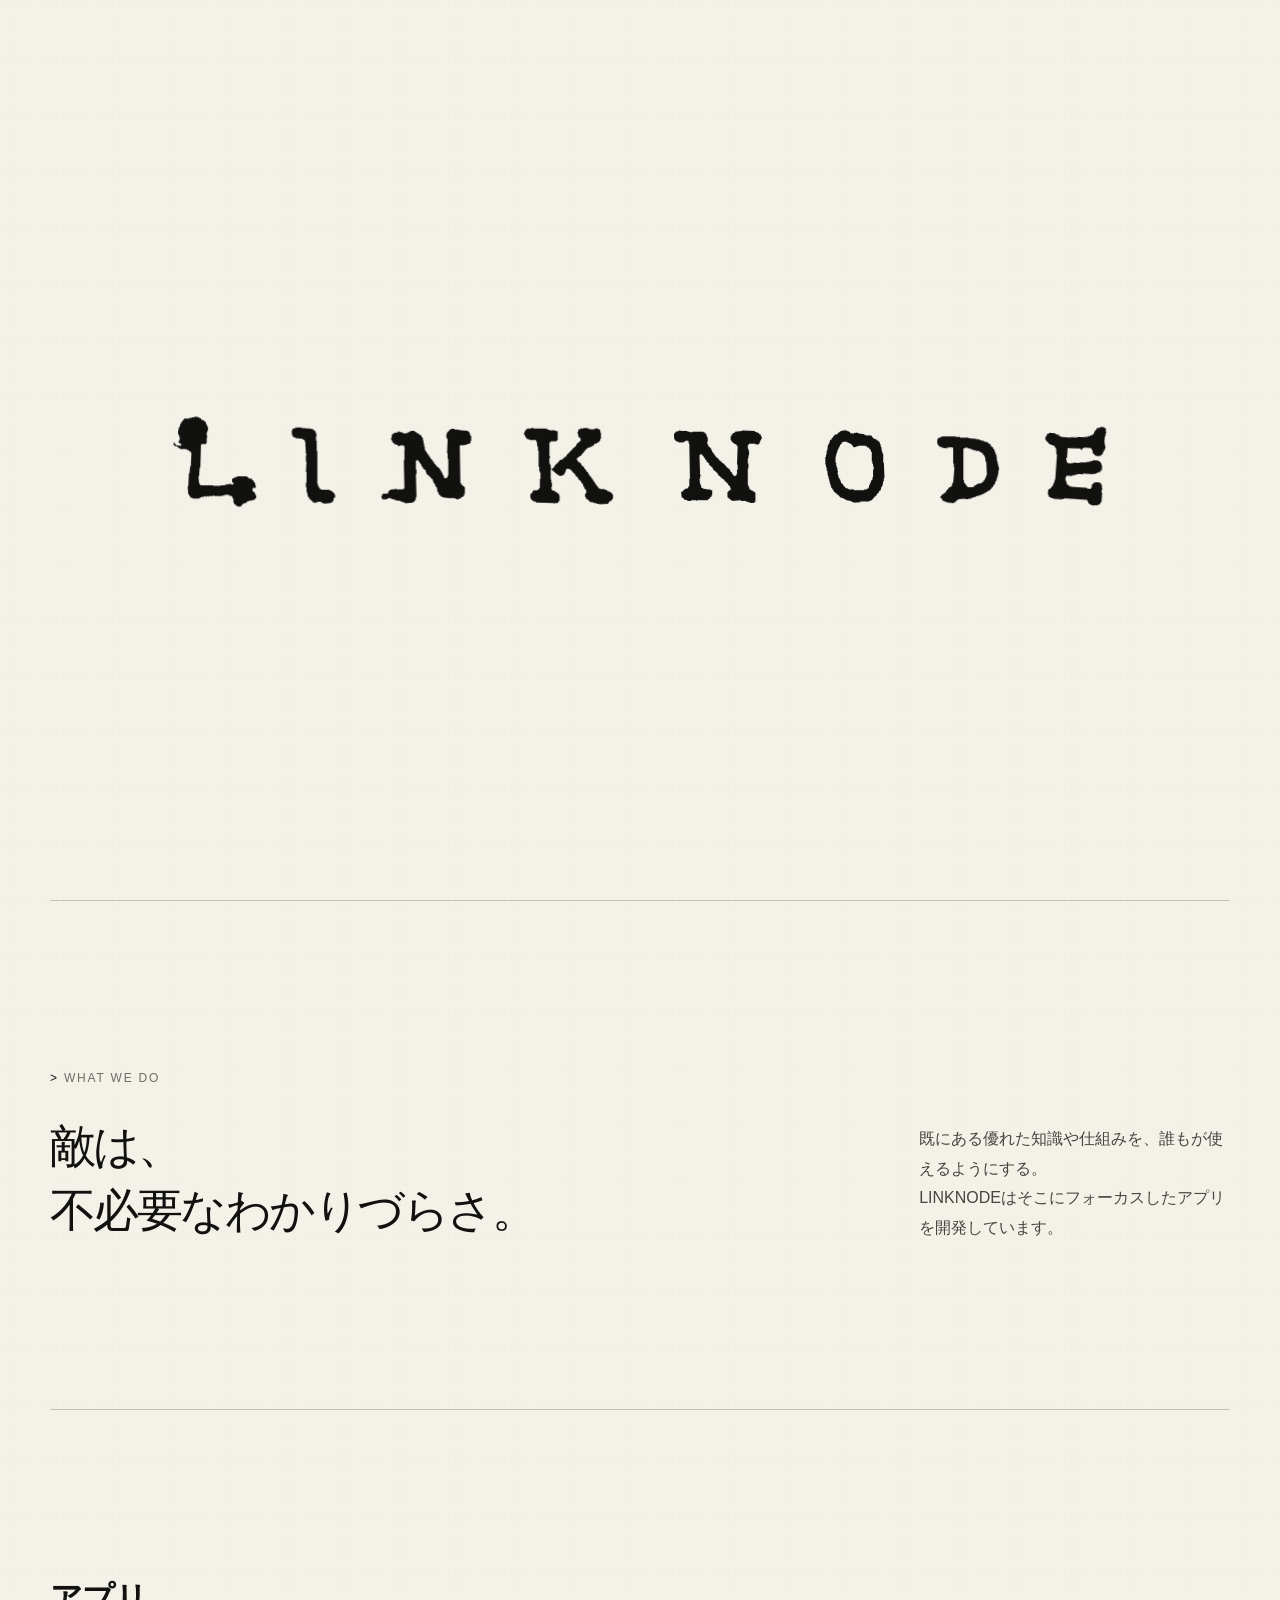
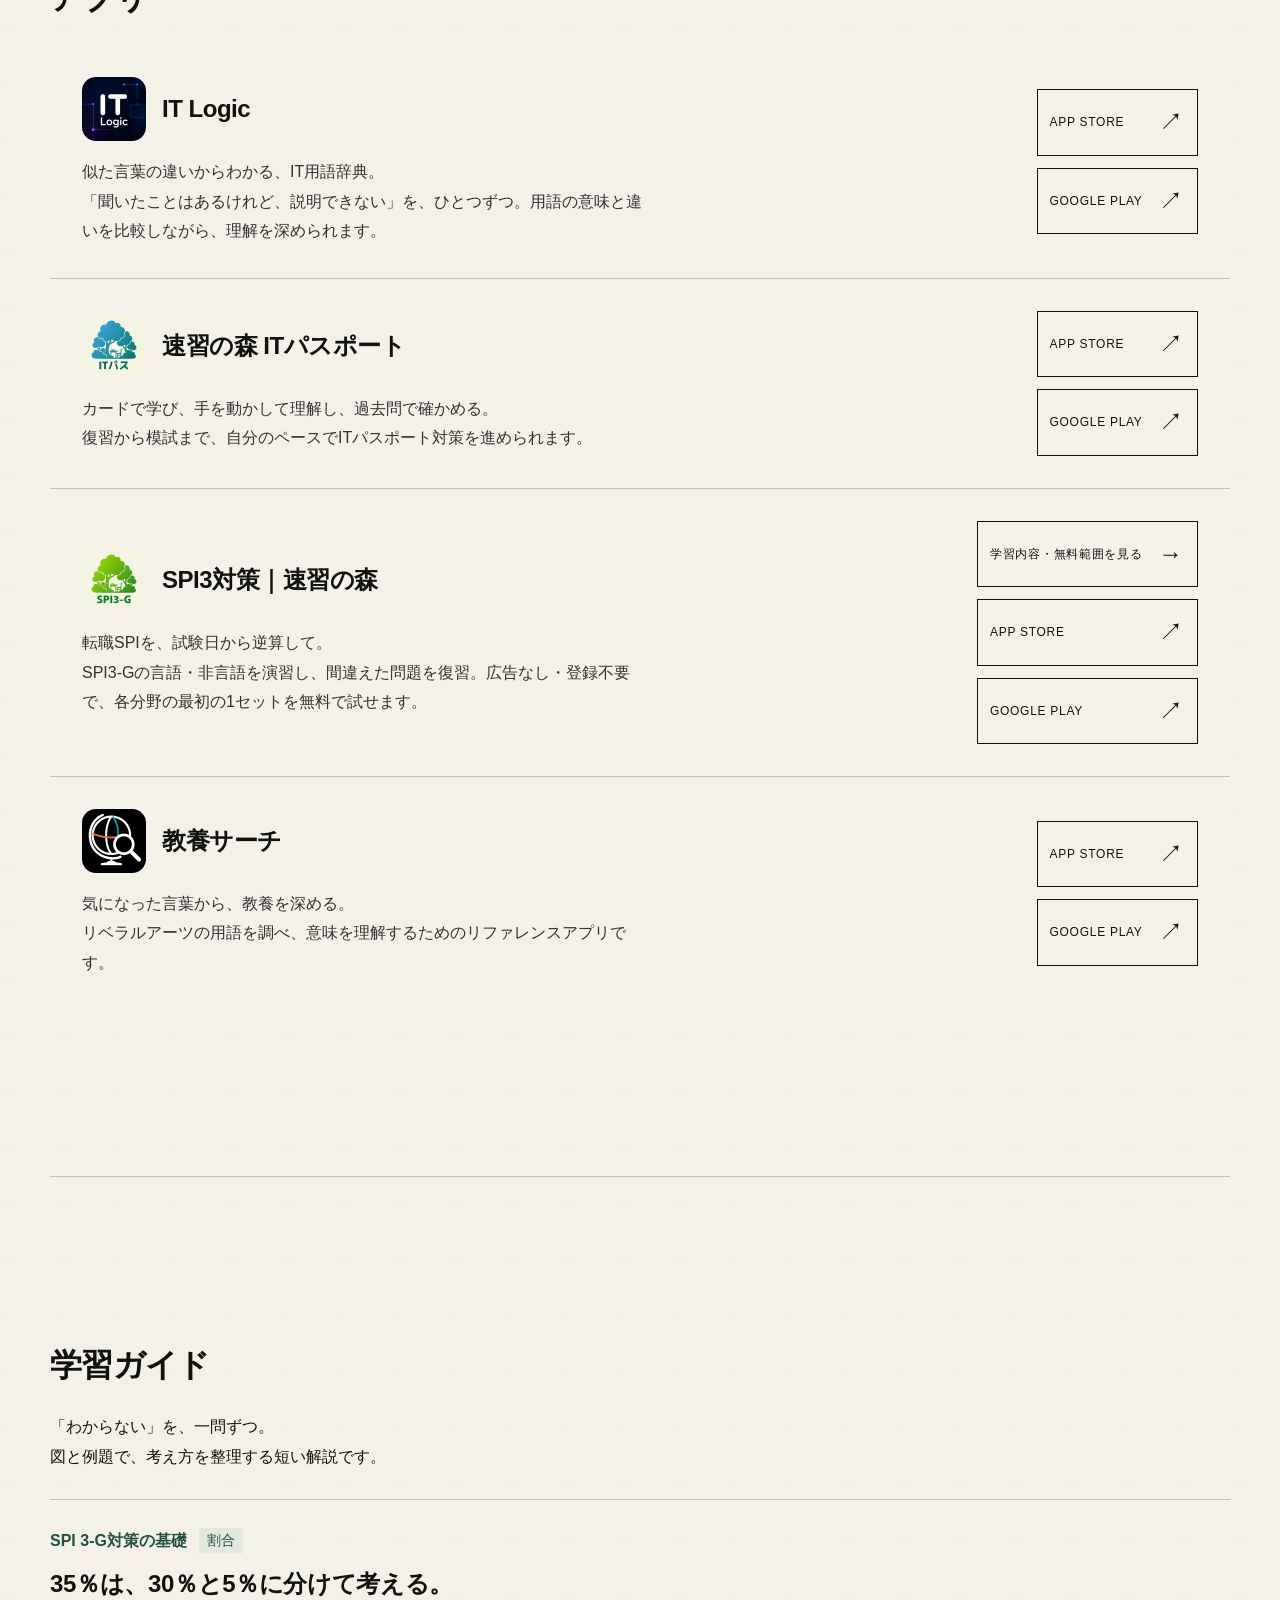
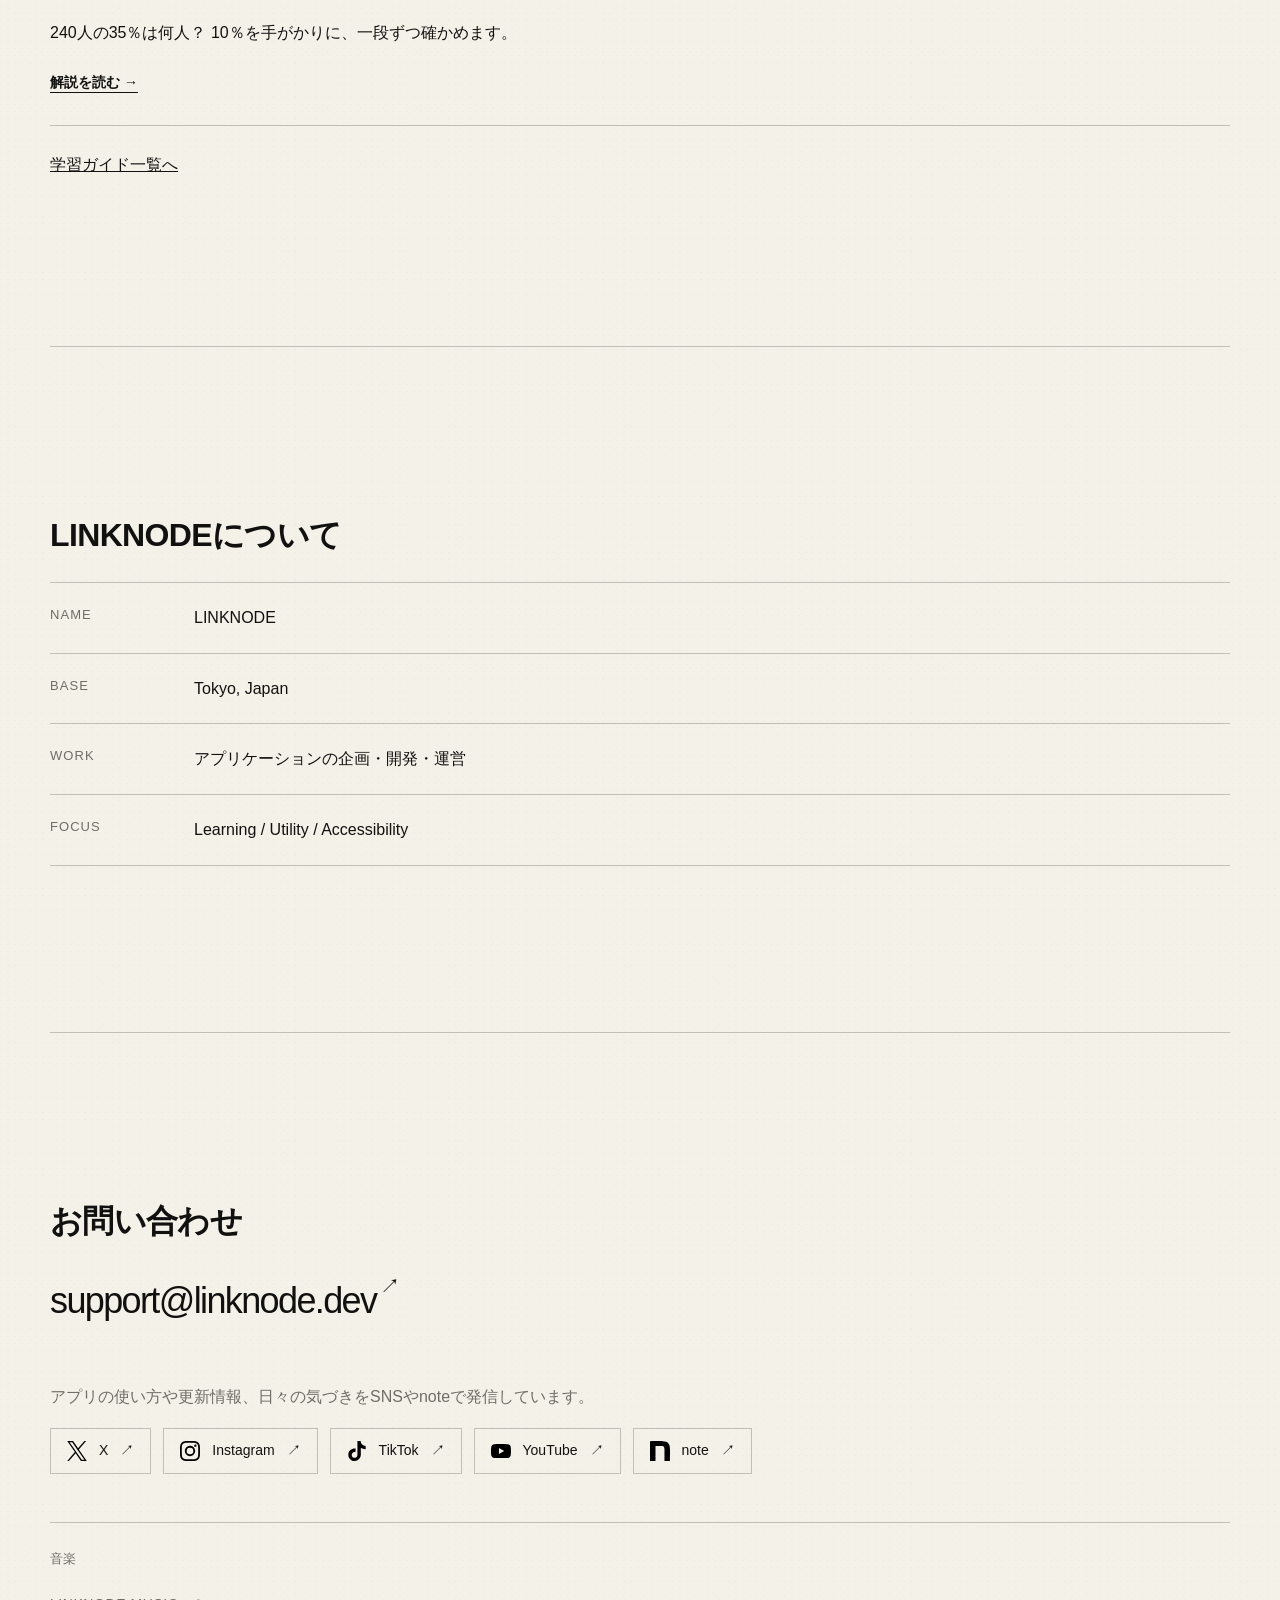
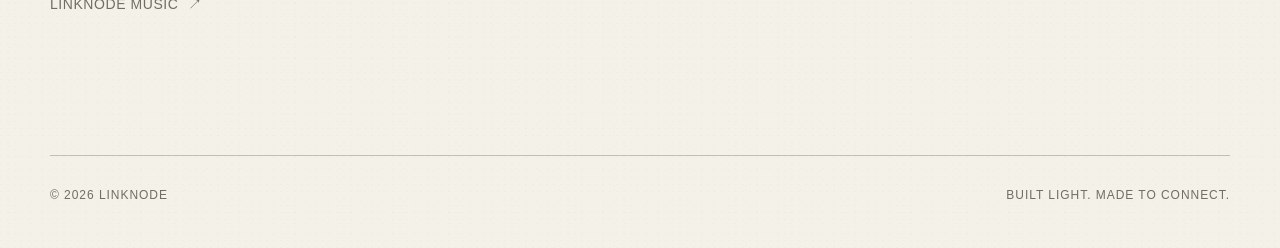
==== commit 77157e78: "Add SPI3 landing page and connect learning guide to app discovery" ====
--- a/index.html
+++ b/index.html
@@ -576,6 +576,7 @@
         width: 100%;
       }
       .store-link { gap: 8px; padding-inline: 10px; letter-spacing: 0.02em; }
+      .service-intro-link { grid-column: 1 / -1; white-space: normal; }
       .social-links { display: grid; grid-template-columns: repeat(2, minmax(0, 1fr)); gap: 10px; }
       .social-links a { grid-template-columns: 20px minmax(0, 1fr) auto; gap: 8px; padding-inline: 10px; }
       .profile-row { grid-template-columns: 92px 1fr; }
@@ -756,17 +757,18 @@
             <a class="store-link" href="https://play.google.com/store/apps/details?id=dev.linknode.itpassport" target="_blank" rel="noopener noreferrer" aria-label="速習の森 ITパスポートをGoogle Playで見る（新しいタブで開きます）"><span>GOOGLE PLAY</span><span class="service-arrow" aria-hidden="true">↗</span></a>
           </div>
         </article>
-        <article class="service-card service-card-multi" aria-label="速習の森 SPI3-G">
+        <article class="service-card service-card-multi" aria-label="SPI3対策｜速習の森">
           <div class="service-copy">
             <div class="service-heading">
               <img class="app-icon" src="/assets/apps/spi-3g.jpg" width="256" height="256" alt="" loading="lazy" decoding="async">
-              <h3>速習の森 SPI3-G</h3>
+              <h3>SPI3対策｜速習の森</h3>
             </div>
-            <p>試験日までの時間に合わせて、言語・非言語を計画的に演習。<br>間違えた問題の復習と、制限時間を意識した本番形式の練習で、転職などのSPI対策を進められます。</p>
+            <p>転職SPIを、試験日から逆算して。<br>SPI3-Gの言語・非言語を演習し、間違えた問題を復習。広告なし・登録不要で、各分野の最初の1セットを無料で試せます。</p>
           </div>
           <div class="service-meta service-stores">
-            <a class="store-link" href="https://apps.apple.com/jp/app/id6796754229" target="_blank" rel="noopener noreferrer" aria-label="速習の森 SPI3-GをApp Storeで見る（新しいタブで開きます）"><span>APP STORE</span><span class="service-arrow" aria-hidden="true">↗</span></a>
-            <a class="store-link" href="https://play.google.com/store/apps/details?id=dev.linknode.spig" target="_blank" rel="noopener noreferrer" aria-label="速習の森 SPI3-GをGoogle Playで見る（新しいタブで開きます）"><span>GOOGLE PLAY</span><span class="service-arrow" aria-hidden="true">↗</span></a>
+            <a class="store-link service-intro-link" href="/spi3/"><span>学習内容・無料範囲を見る</span><span class="service-arrow" aria-hidden="true">→</span></a>
+            <a class="store-link" href="https://apps.apple.com/jp/app/id6796754229" target="_blank" rel="noopener noreferrer" aria-label="SPI3対策｜速習の森をApp Storeで見る（新しいタブで開きます）"><span>APP STORE</span><span class="service-arrow" aria-hidden="true">↗</span></a>
+            <a class="store-link" href="https://play.google.com/store/apps/details?id=dev.linknode.spig" target="_blank" rel="noopener noreferrer" aria-label="SPI3 速習の森をGoogle Playで見る（新しいタブで開きます）"><span>GOOGLE PLAY</span><span class="service-arrow" aria-hidden="true">↗</span></a>
           </div>
         </article>
         <article class="service-card service-card-multi" aria-label="教養サーチ">
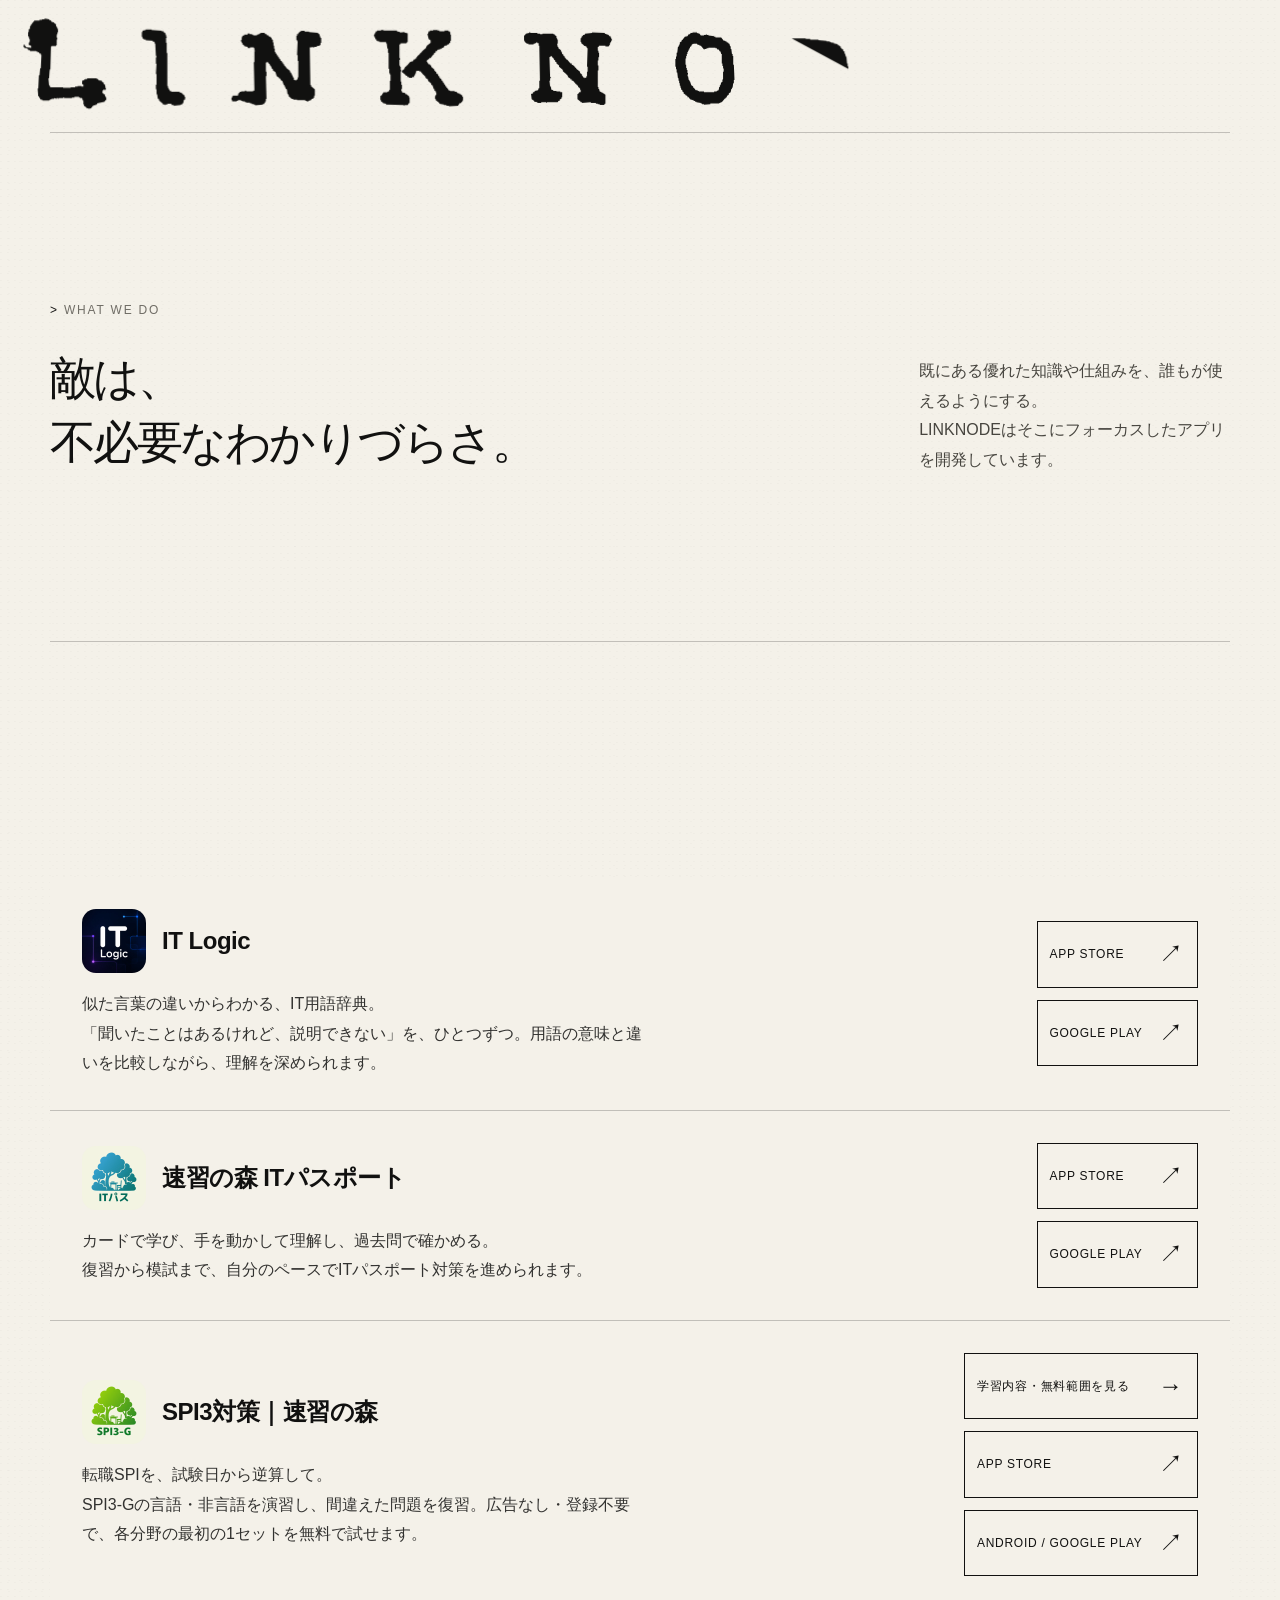
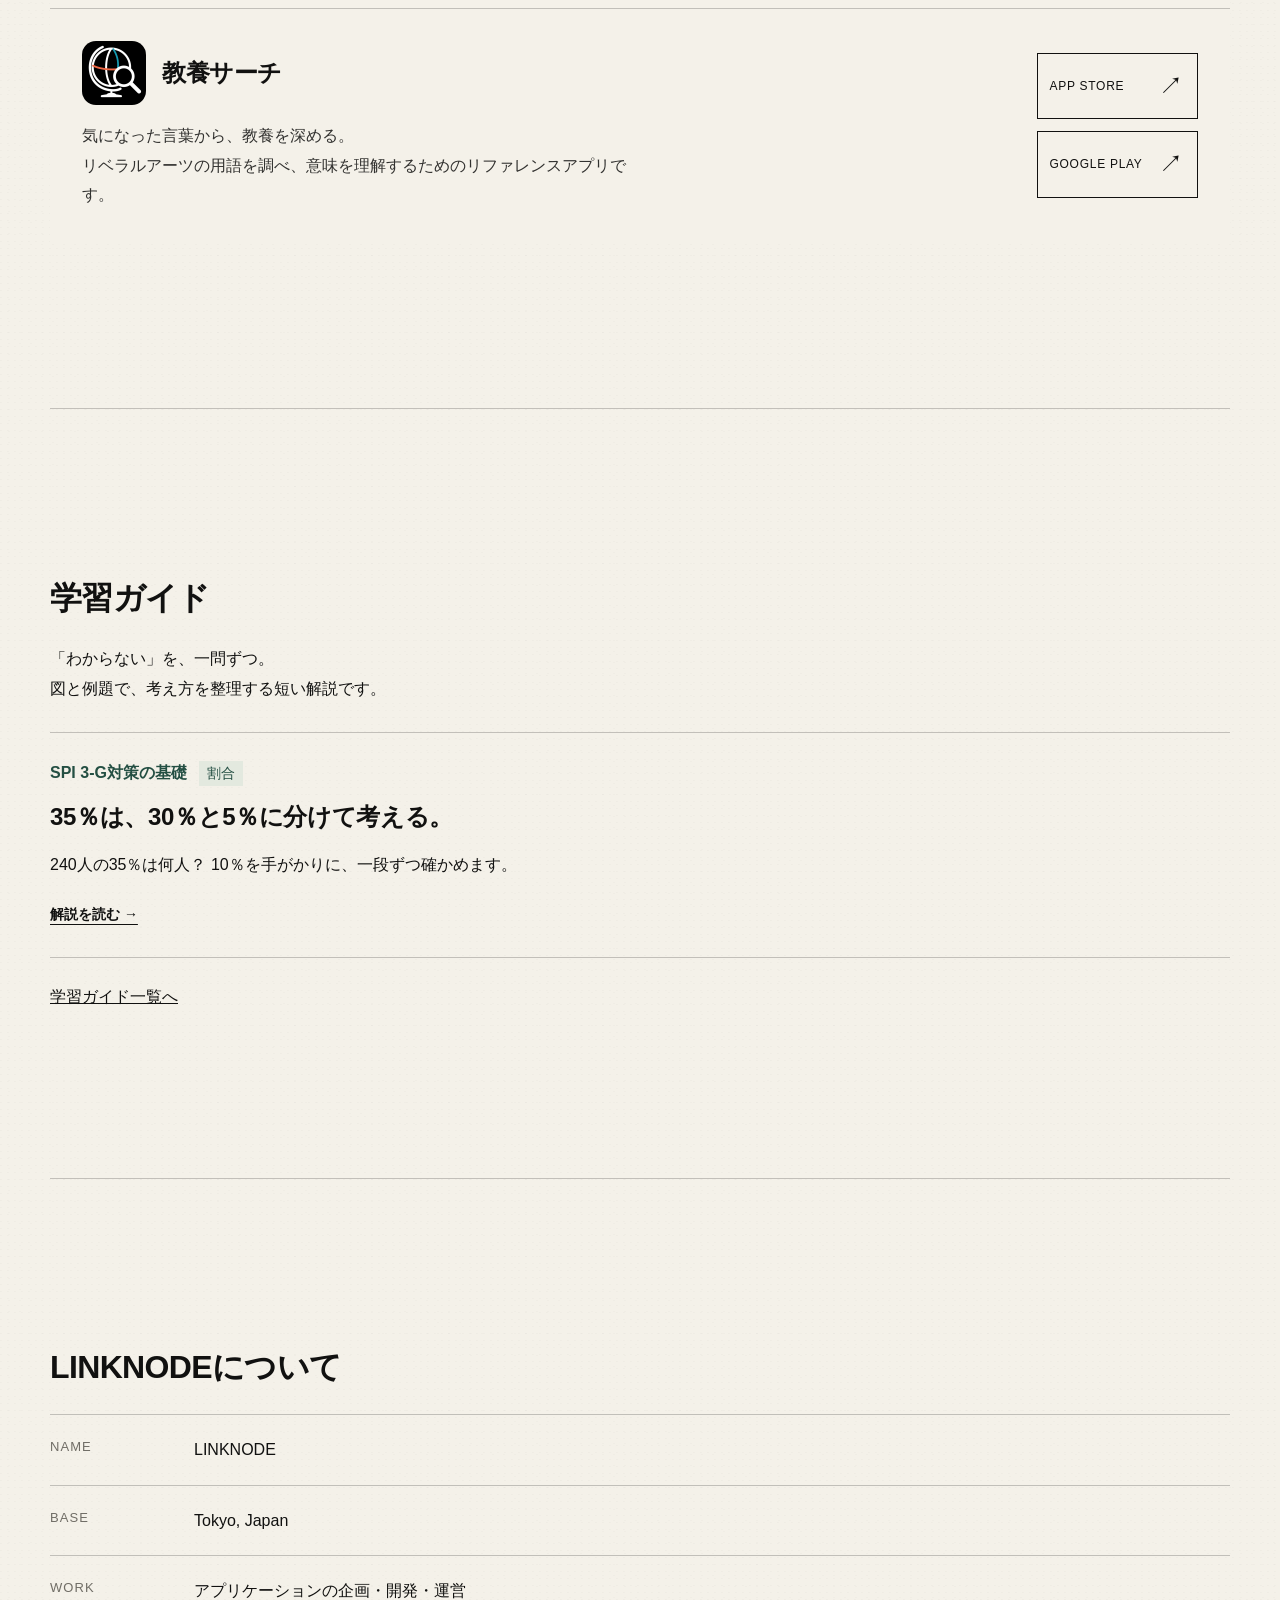
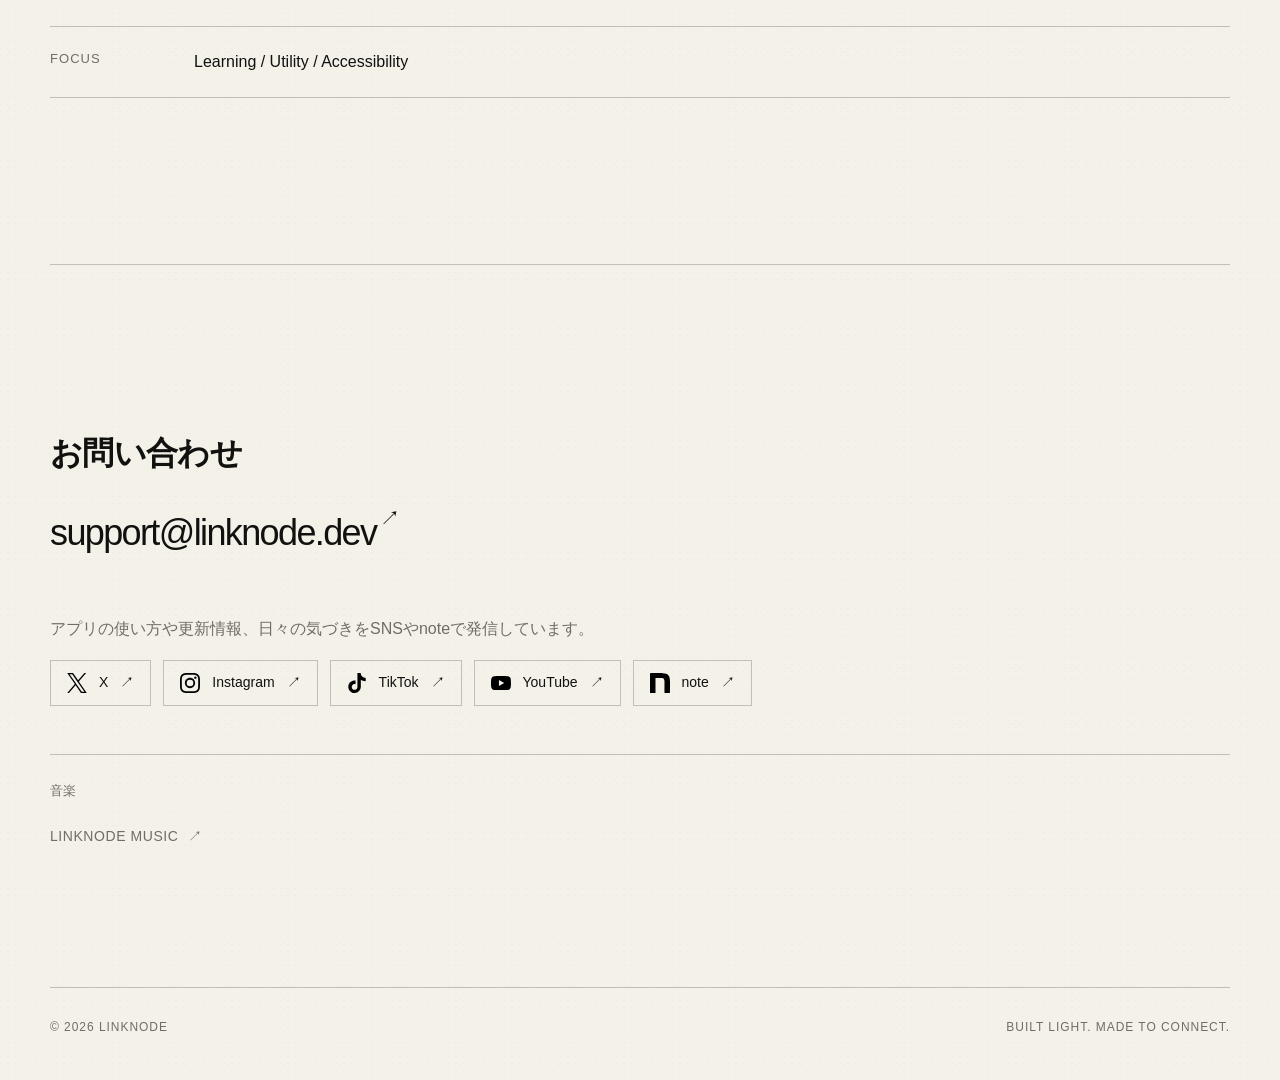
==== commit 204b770c: "Improve Android discovery and distinguish SPI referral links" ====
--- a/index.html
+++ b/index.html
@@ -623,35 +623,7 @@
         <path id="linknode-outline-o" pathLength="1" transform="translate(0 7)" d="M660.73 32.36 L664.97 32.36 L664.97 32.97 L667.40 33.58 L668.61 35.40 L671.65 35.40 L671.65 34.79 L673.47 34.79 L673.47 34.18 L674.07 34.18 L674.07 34.79 L675.89 34.79 L675.89 35.40 L681.35 36.00 L681.35 36.61 L682.57 36.61 L682.57 37.22 L688.03 37.22 L690.46 40.25 L691.67 40.25 L691.67 40.86 L692.88 40.86 L693.49 42.07 L694.70 42.07 L694.70 42.68 L695.92 43.28 L696.52 45.71 L697.13 45.71 L697.13 48.14 L697.74 48.14 L698.34 52.99 L698.95 52.99 L698.95 54.81 L699.56 54.81 L699.56 63.30 L700.16 63.30 L700.77 77.86 L700.16 77.86 L700.16 80.90 L699.56 80.90 L698.95 85.14 L698.34 85.14 L698.34 86.36 L697.74 86.36 L697.13 89.39 L695.31 90.60 L695.31 91.82 L693.49 93.03 L693.49 94.24 L692.88 94.24 L692.88 94.85 L692.28 94.85 L692.28 95.46 L691.67 95.46 L688.63 99.10 L687.42 99.10 L687.42 99.70 L686.21 99.70 L686.21 100.31 L677.71 100.31 L677.71 100.92 L671.65 101.52 L671.65 100.92 L669.83 100.92 L669.83 100.31 L668.61 100.31 L668.61 99.70 L664.37 99.10 L664.37 98.49 L663.15 98.49 L663.15 97.88 L661.94 97.88 L661.94 97.28 L658.30 96.06 L657.09 94.24 L655.87 94.24 L655.87 93.03 L654.05 92.42 L654.05 91.82 L652.23 90.60 L652.23 89.39 L651.02 88.78 L651.02 87.57 L649.81 86.96 L649.81 85.14 L649.20 85.14 L649.20 83.32 L648.59 83.32 L648.59 80.90 L647.99 80.90 L647.99 78.47 L647.38 78.47 L647.38 76.04 L646.77 76.04 L646.17 70.58 L645.56 70.58 L645.56 67.55 L644.95 67.55 L644.95 65.12 L644.35 65.12 L644.35 57.84 L644.95 57.84 L644.95 55.42 L645.56 55.42 L645.56 51.78 L646.17 51.78 L646.77 46.32 L647.38 46.32 L647.38 45.10 L647.99 45.10 L647.99 43.89 L648.59 43.89 L648.59 42.07 L650.41 40.86 L650.41 39.64 L651.02 39.64 L653.45 36.61 L655.87 36.00 L657.09 34.18 L658.30 34.18 L658.91 32.97 L660.73 32.97 Z M661.94 43.28 L660.12 43.89 L659.51 45.71 L658.30 46.32 L658.30 47.53 L657.69 47.53 L657.69 48.74 L657.09 48.74 L657.09 49.96 L656.48 49.96 L656.48 51.17 L655.87 51.17 L655.87 52.99 L655.27 52.99 L655.27 54.81 L654.66 54.81 L654.66 57.24 L654.05 57.24 L654.05 63.30 L654.66 63.30 L654.66 66.34 L655.27 66.34 L655.27 68.16 L655.87 68.16 L655.87 71.19 L656.48 71.19 L655.87 74.22 L656.48 74.22 L657.09 77.86 L657.69 77.86 L657.69 79.08 L658.30 79.08 L659.51 82.72 L661.33 83.93 L661.33 85.14 L661.94 85.14 L663.76 87.57 L665.58 87.57 L665.58 88.18 L666.79 88.18 L666.79 88.78 L671.65 88.78 L671.65 89.39 L681.35 89.39 L681.35 88.78 L683.78 88.78 L683.78 88.18 L685.60 87.57 L686.21 84.54 L686.81 84.54 L686.81 82.72 L687.42 82.72 L688.03 80.29 L689.24 79.68 L689.24 77.26 L689.85 77.26 L689.85 69.98 L690.46 69.98 L690.46 66.94 L689.85 66.94 L689.85 64.52 L689.24 64.52 L689.24 62.09 L688.63 62.09 L688.63 52.99 L688.03 52.99 L687.42 50.56 L686.81 50.56 L685.60 48.74 L684.39 48.74 L683.78 47.53 L682.57 47.53 L682.57 46.92 L675.89 46.92 L675.89 47.53 L674.07 47.53 L674.07 48.14 L672.25 48.14 L672.25 48.74 L671.65 48.74 L668.61 45.10 L667.40 45.10 L667.40 44.50 L666.19 44.50 L666.19 43.89 L664.97 43.89 L664.97 43.28 Z" />
       </g>
       <g id="linknode-glyph-d" fill="currentColor" fill-rule="evenodd">
-        <path id="linknode-outline-d" pathLength="1" transform="translate(0 14)" d="M755.37 31.15 L768.72 31.15 L768.72 31.76 L772.96 31.76 L772.96 32.36 L780.85 32.36 L780.85 32.97 L788.74 33.58 L788.74 34.18 L791.77 34.18 L791.77 34.79 L792.98 34.79 L792.98 35.40 L795.41 35.40 L795.41 36.00 L799.05 36.61 L799.66 37.82 L800.87 37.82 L800.87 38.43 L802.08 39.04 L802.08 40.25 L802.69 40.25 L802.69 40.86 L804.51 42.07 L804.51 43.28 L805.72 43.89 L805.72 45.71 L806.33 45.71 L806.94 48.74 L807.54 48.74 L808.15 55.42 L808.76 55.42 L808.76 57.84 L809.36 57.84 L809.36 60.27 L809.97 60.27 L809.97 63.91 L809.36 63.91 L809.36 67.55 L808.76 67.55 L808.76 69.98 L808.15 69.98 L807.54 73.62 L806.94 73.62 L805.72 77.26 L804.51 77.86 L804.51 79.08 L802.69 80.29 L802.69 81.50 L801.48 81.50 L801.48 82.72 L799.05 83.32 L798.44 84.54 L797.23 84.54 L797.23 85.14 L796.02 85.14 L796.02 85.75 L794.80 85.75 L794.80 86.36 L793.59 86.36 L793.59 86.96 L791.77 86.96 L791.77 87.57 L788.13 88.18 L788.13 88.78 L785.10 89.39 L785.10 90.00 L783.28 90.00 L783.28 90.60 L780.85 90.60 L780.85 91.21 L777.82 91.21 L777.82 90.60 L771.14 91.21 L771.14 91.82 L769.93 91.82 L769.93 92.42 L769.32 92.42 L768.11 94.24 L766.90 94.24 L766.90 94.85 L760.22 94.24 L760.22 93.64 L758.40 93.64 L758.40 93.03 L755.98 92.42 L755.98 91.21 L754.16 90.00 L754.16 88.18 L754.76 88.18 L755.98 86.36 L757.19 86.36 L757.19 85.75 L759.62 83.93 L759.62 82.72 L760.22 82.72 L762.65 79.68 L763.86 79.68 L763.86 79.08 L765.08 78.47 L765.08 76.65 L765.68 76.65 L765.68 75.44 L766.29 75.44 L767.50 60.88 L766.90 60.88 L766.90 57.24 L766.29 57.24 L766.29 42.07 L765.08 42.07 L765.08 41.46 L760.22 42.07 L760.22 42.68 L755.37 42.07 L755.37 41.46 L752.94 40.86 L752.94 40.25 L751.73 39.64 L751.73 38.43 L751.12 38.43 L751.12 34.18 L751.73 34.18 L751.73 32.97 L752.34 32.97 L752.34 32.36 L754.16 32.36 L754.16 31.76 L755.37 31.76 Z M777.82 42.07 L776.00 43.28 L776.00 73.01 L776.60 73.01 L776.60 75.44 L777.82 76.04 L777.82 77.26 L778.42 77.26 L780.24 79.68 L785.10 79.68 L785.10 79.08 L786.31 79.08 L786.92 77.86 L788.13 77.86 L788.13 77.26 L789.95 76.65 L789.95 76.04 L792.98 76.04 L792.98 75.44 L794.20 75.44 L794.20 74.83 L795.41 74.22 L795.41 73.01 L796.62 72.40 L796.62 71.19 L797.23 71.19 L797.23 69.98 L797.84 69.98 L797.84 68.16 L798.44 68.16 L797.84 55.42 L797.23 55.42 L796.62 50.56 L796.02 50.56 L796.02 49.35 L794.80 48.74 L794.20 46.92 L792.98 46.92 L792.98 46.32 L791.16 45.71 L791.16 45.10 L788.13 45.10 L788.13 44.50 L785.70 44.50 L785.70 43.89 L783.88 43.89 L783.88 43.28 L782.06 43.28 L782.06 42.68 L780.24 42.68 L780.24 42.07 Z" />
-      </g>
-      <g id="linknode-glyph-e" fill="currentColor" fill-rule="evenodd">
-        <path id="linknode-outline-e" pathLength="1" transform="translate(-2.257582 21) rotate(4 883.685 51.17)" d="M906.43 13.56 L910.07 13.56 L910.07 14.16 L911.29 14.16 L911.29 14.77 L911.89 14.77 L911.89 17.80 L912.50 17.80 L912.50 19.02 L911.89 19.02 L911.89 22.05 L911.29 22.05 L911.29 28.72 L911.89 28.72 L911.89 31.15 L912.50 31.15 L912.50 34.18 L911.89 34.18 L911.89 36.00 L911.29 36.00 L910.07 39.64 L909.47 39.64 L908.86 40.86 L907.65 40.86 L907.65 41.46 L904.01 41.46 L904.01 40.86 L902.79 40.86 L902.79 40.25 L900.97 39.04 L900.37 36.00 L899.76 36.00 L899.76 34.79 L898.55 34.79 L898.55 34.18 L892.48 34.18 L892.48 34.79 L891.27 34.79 L890.05 36.61 L889.45 36.61 L888.84 35.40 L876.71 36.00 L876.71 45.10 L876.10 45.10 L876.10 47.53 L876.71 47.53 L876.71 49.35 L877.31 49.35 L877.31 49.96 L880.35 50.56 L880.35 49.96 L882.77 49.96 L882.77 49.35 L888.84 49.35 L888.84 48.74 L896.12 48.14 L896.12 47.53 L898.55 47.53 L898.55 46.92 L901.58 46.32 L901.58 45.71 L907.04 45.71 L907.04 46.32 L908.25 46.32 L908.25 46.92 L909.47 47.53 L909.47 48.74 L910.07 48.74 L910.07 49.96 L910.68 49.96 L910.68 54.81 L910.07 54.81 L908.86 56.63 L907.65 56.63 L907.65 57.24 L906.43 57.24 L906.43 57.84 L905.22 57.84 L905.22 58.45 L902.79 58.45 L902.79 59.06 L893.09 59.06 L893.09 59.66 L888.23 59.66 L888.23 60.27 L886.41 60.27 L886.41 60.88 L884.59 60.88 L884.59 61.48 L882.77 61.48 L882.77 62.09 L877.31 62.09 L877.31 63.30 L876.71 63.30 L876.71 66.94 L877.31 66.94 L878.53 70.58 L880.35 71.19 L880.35 71.80 L882.17 71.80 L882.17 72.40 L897.94 72.40 L897.94 73.01 L901.58 73.01 L901.58 71.80 L902.19 71.80 L902.19 68.76 L902.79 68.76 L904.01 66.94 L905.22 66.94 L905.22 66.34 L909.47 66.34 L909.47 66.94 L910.68 66.94 L911.29 68.76 L911.89 68.76 L911.89 71.80 L912.50 71.80 L912.50 73.01 L911.89 73.01 L911.89 76.04 L912.50 76.04 L912.50 85.14 L911.89 85.14 L911.29 86.96 L909.47 87.57 L909.47 88.18 L903.40 88.78 L903.40 88.18 L901.58 88.18 L901.58 87.57 L899.76 86.36 L899.76 85.14 L899.15 85.14 L898.55 83.93 L876.71 83.93 L876.71 84.54 L874.89 84.54 L874.89 85.14 L866.39 85.14 L866.39 84.54 L863.97 84.54 L863.97 83.93 L862.15 83.32 L861.54 81.50 L860.93 81.50 L860.93 76.65 L861.54 76.65 L862.15 75.44 L863.36 75.44 L863.97 73.62 L865.18 73.01 L865.18 71.19 L865.79 71.19 L865.79 69.37 L866.39 69.37 L866.39 66.94 L867.00 66.94 L867.00 42.68 L866.39 42.68 L865.79 36.61 L865.18 36.61 L863.97 34.79 L858.51 32.97 L858.51 32.36 L857.90 32.36 L857.29 31.15 L856.08 31.15 L856.08 29.94 L854.87 29.33 L854.87 26.30 L855.47 26.30 L856.08 23.87 L857.90 23.26 L857.90 22.66 L863.97 22.66 L863.97 23.26 L867.61 23.87 L868.21 25.08 L870.03 25.08 L870.03 25.69 L879.13 25.69 L879.13 25.08 L885.20 25.08 L885.20 24.48 L891.87 24.48 L891.87 23.87 L894.91 23.87 L894.91 23.26 L896.73 23.26 L896.73 22.66 L899.15 22.05 L899.15 21.44 L900.37 20.84 L901.58 17.20 L902.79 16.59 L902.79 15.38 L903.40 15.38 L903.40 14.77 L905.22 14.77 L905.22 14.16 L906.43 14.16 Z" />
-      </g>
-      <g id="linknode-wordmark-composite">
-        <use href="#linknode-glyph-l" xlink:href="#linknode-glyph-l" />
-        <use href="#linknode-glyph-i" xlink:href="#linknode-glyph-i" />
-        <use href="#linknode-glyph-n1" xlink:href="#linknode-glyph-n1" />
-        <use href="#linknode-glyph-k" xlink:href="#linknode-glyph-k" />
-        <use href="#linknode-glyph-n2" xlink:href="#linknode-glyph-n2" />
-        <use href="#linknode-glyph-o" xlink:href="#linknode-glyph-o" />
-        <use href="#linknode-glyph-d" xlink:href="#linknode-glyph-d" />
-        <use href="#linknode-glyph-e" xlink:href="#linknode-glyph-e" />
-      </g>
-    </defs>
-  </svg>
-
-  <header class="site-header" aria-label="サイトヘッダー">
-    <a class="wordmark" href="#top" aria-label="LINKNODE トップへ">
-      <svg class="header-wordmark logo-type" viewBox="0 0 935 126" aria-hidden="true" focusable="false" xmlns:xlink="http://www.w3.org/1999/xlink">
-        <use href="#linknode-wordmark-composite" xlink:href="#linknode-wordmark-composite" />
-      </svg>
-    </a>
-    <nav class="site-nav" aria-label="メインナビゲーション">
-      <a href="#services">SERVICES</a>
-      <a class="guide-nav" href="/guides/">学習ガイド</a>
-      <a href="#about">ABOUT</a>
-      <a href="#contact">CONTACT</a>
+        <path id="linknode-outline-d" pathLength="1" transform="translate(0 14)" d="M755.37 31.15 L768.72 31.15 L768.72 31.76 L772.96 31.76 L772.96 32.36 L780.85 32.36 L780.85 32.97 L788.74 33.58 L788.74 34.18 L791.77 34.18 L791.77 34.79 L792.98 34.79 L792.98 35.40 L795.41 35.40 L795.41 36.00 L799.05 36.61 L799.66 37.82 L800.87 37.82 L800.87 38.43 L802.08 39.04 L802.08 40.25 L802.69 40.25 L802.69 40.86 L804.51 42.07 L804.51 43.28 L805.72 43.89 L805.72 45.71 L806.33 45.71 L806.94 48.74 L807.54 48.74 L808.15 55.42 L808.76 55.42 L808.76 57.84 L809.36 57.84 L809.36 60.27 L809.97 …1634 tokens truncated…ntact">CONTACT</a>
     </nav>
   </header>
 
@@ -768,7 +740,7 @@
           <div class="service-meta service-stores">
             <a class="store-link service-intro-link" href="/spi3/"><span>学習内容・無料範囲を見る</span><span class="service-arrow" aria-hidden="true">→</span></a>
             <a class="store-link" href="https://apps.apple.com/jp/app/id6796754229" target="_blank" rel="noopener noreferrer" aria-label="SPI3対策｜速習の森をApp Storeで見る（新しいタブで開きます）"><span>APP STORE</span><span class="service-arrow" aria-hidden="true">↗</span></a>
-            <a class="store-link" href="https://play.google.com/store/apps/details?id=dev.linknode.spig" target="_blank" rel="noopener noreferrer" aria-label="SPI3 速習の森をGoogle Playで見る（新しいタブで開きます）"><span>GOOGLE PLAY</span><span class="service-arrow" aria-hidden="true">↗</span></a>
+            <a class="store-link" href="https://play.google.com/store/apps/details?id=dev.linknode.spig&amp;utm_source=linknode_site_home&amp;utm_medium=website&amp;utm_campaign=spi_android_20261105&amp;referrer=utm_source%3Dlinknode_site_home%26utm_medium%3Dwebsite%26utm_campaign%3Dspi_android_20261105" target="_blank" rel="noopener noreferrer" aria-label="速習の森のAndroid版をGoogle Playで見る（新しいタブで開きます）"><span>ANDROID / GOOGLE PLAY</span><span class="service-arrow" aria-hidden="true">↗</span></a>
           </div>
         </article>
         <article class="service-card service-card-multi" aria-label="教養サーチ">
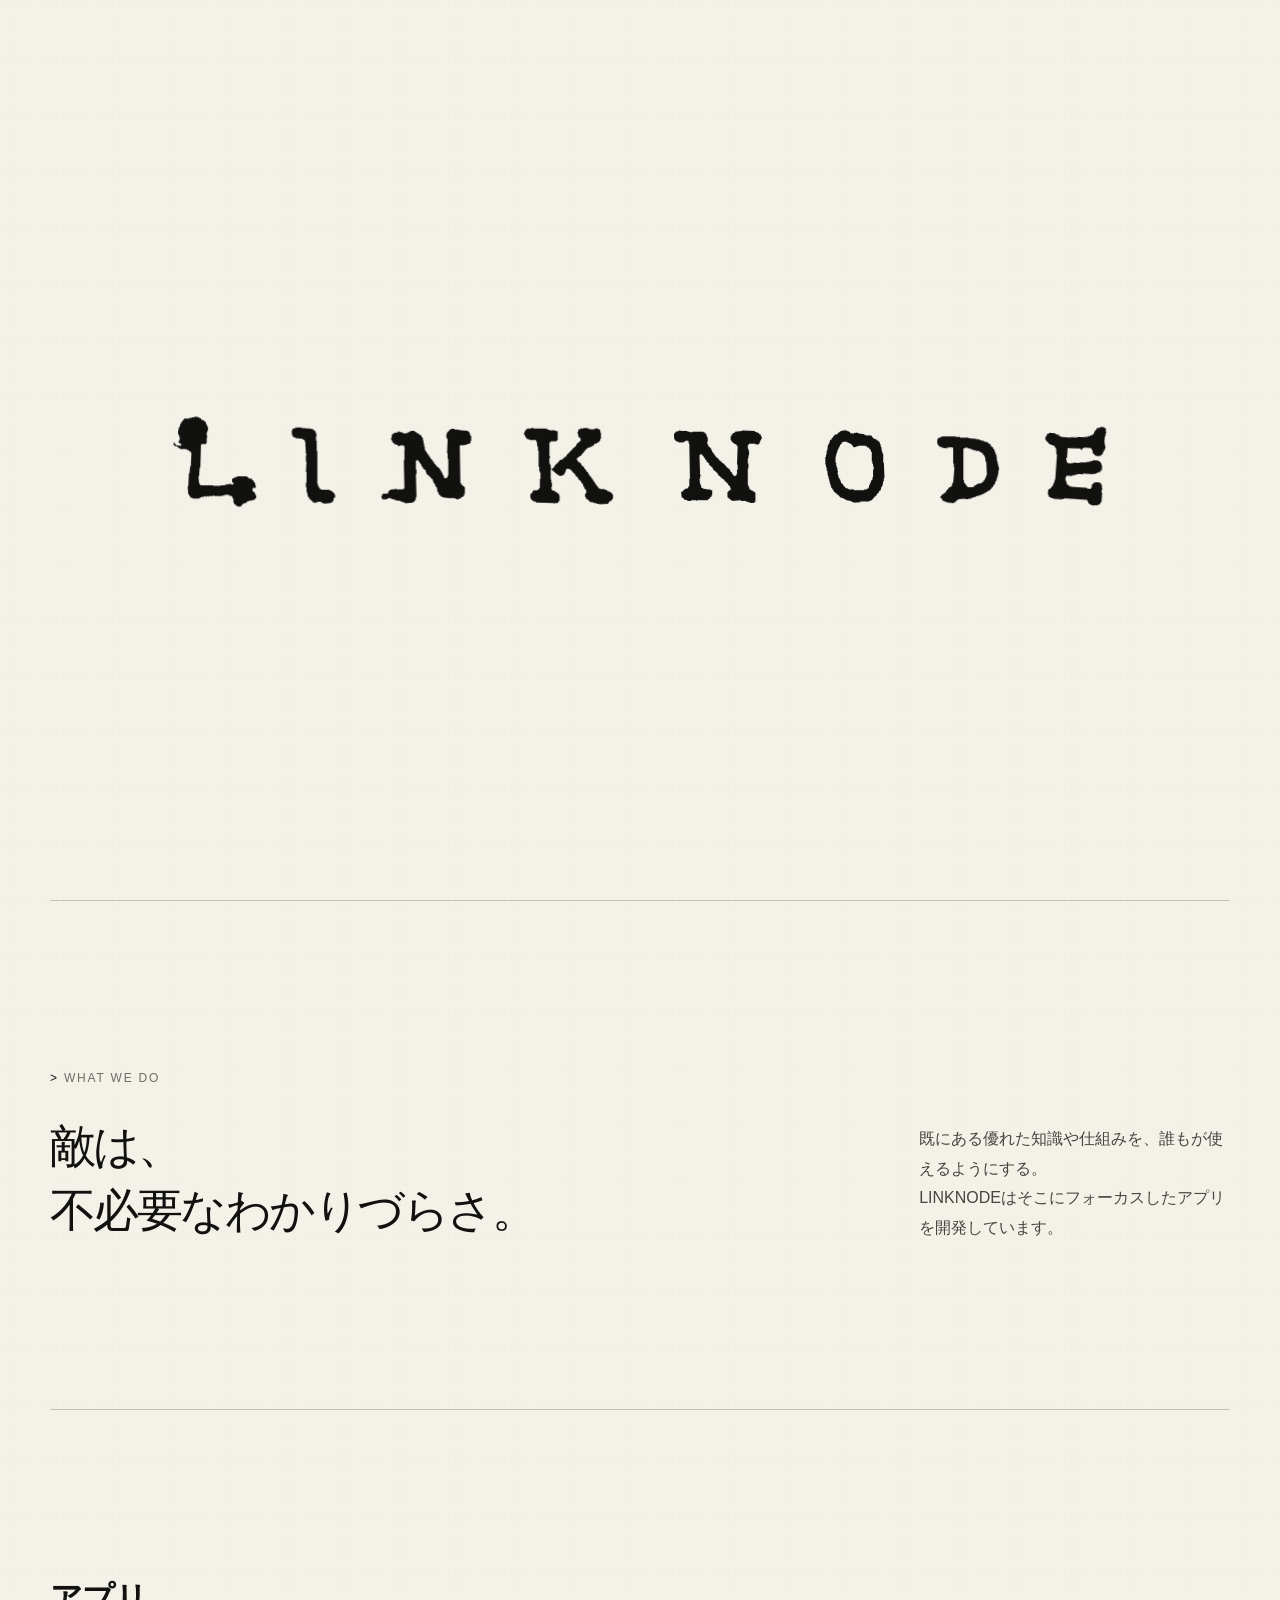
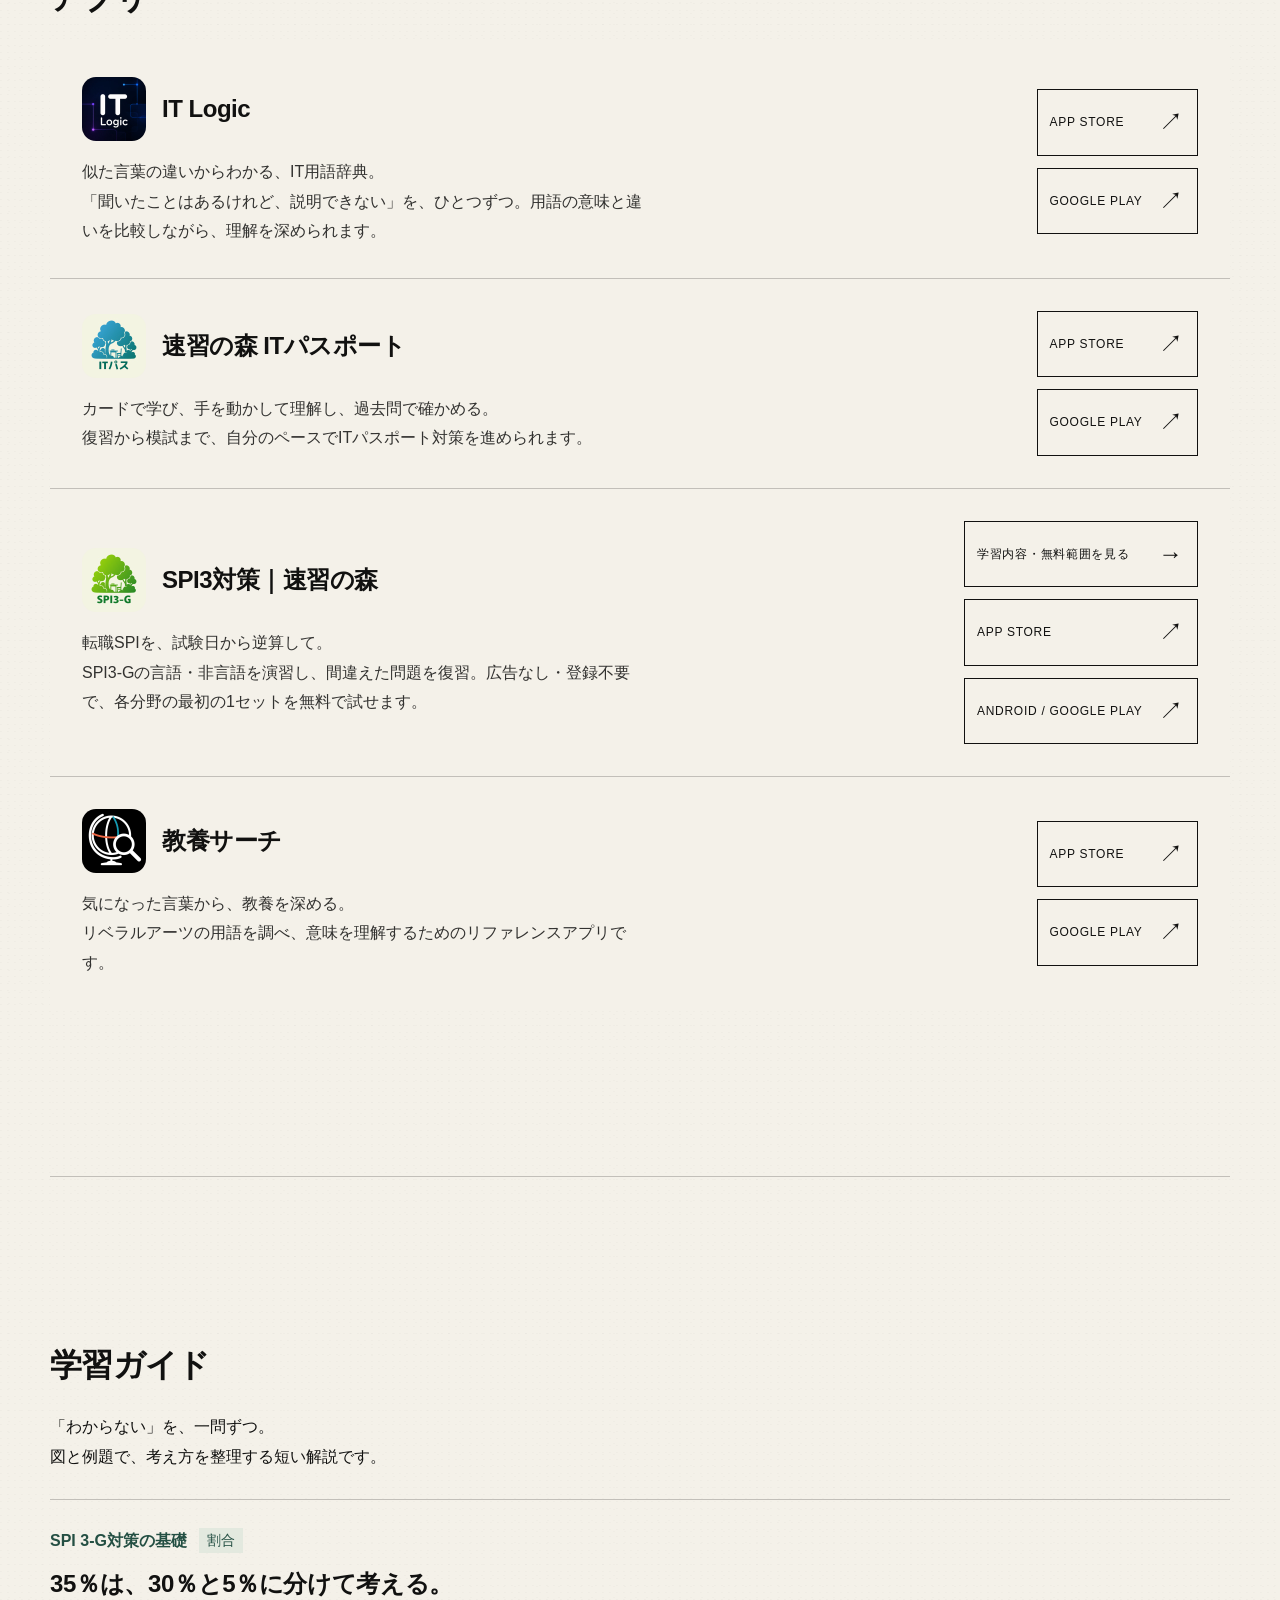
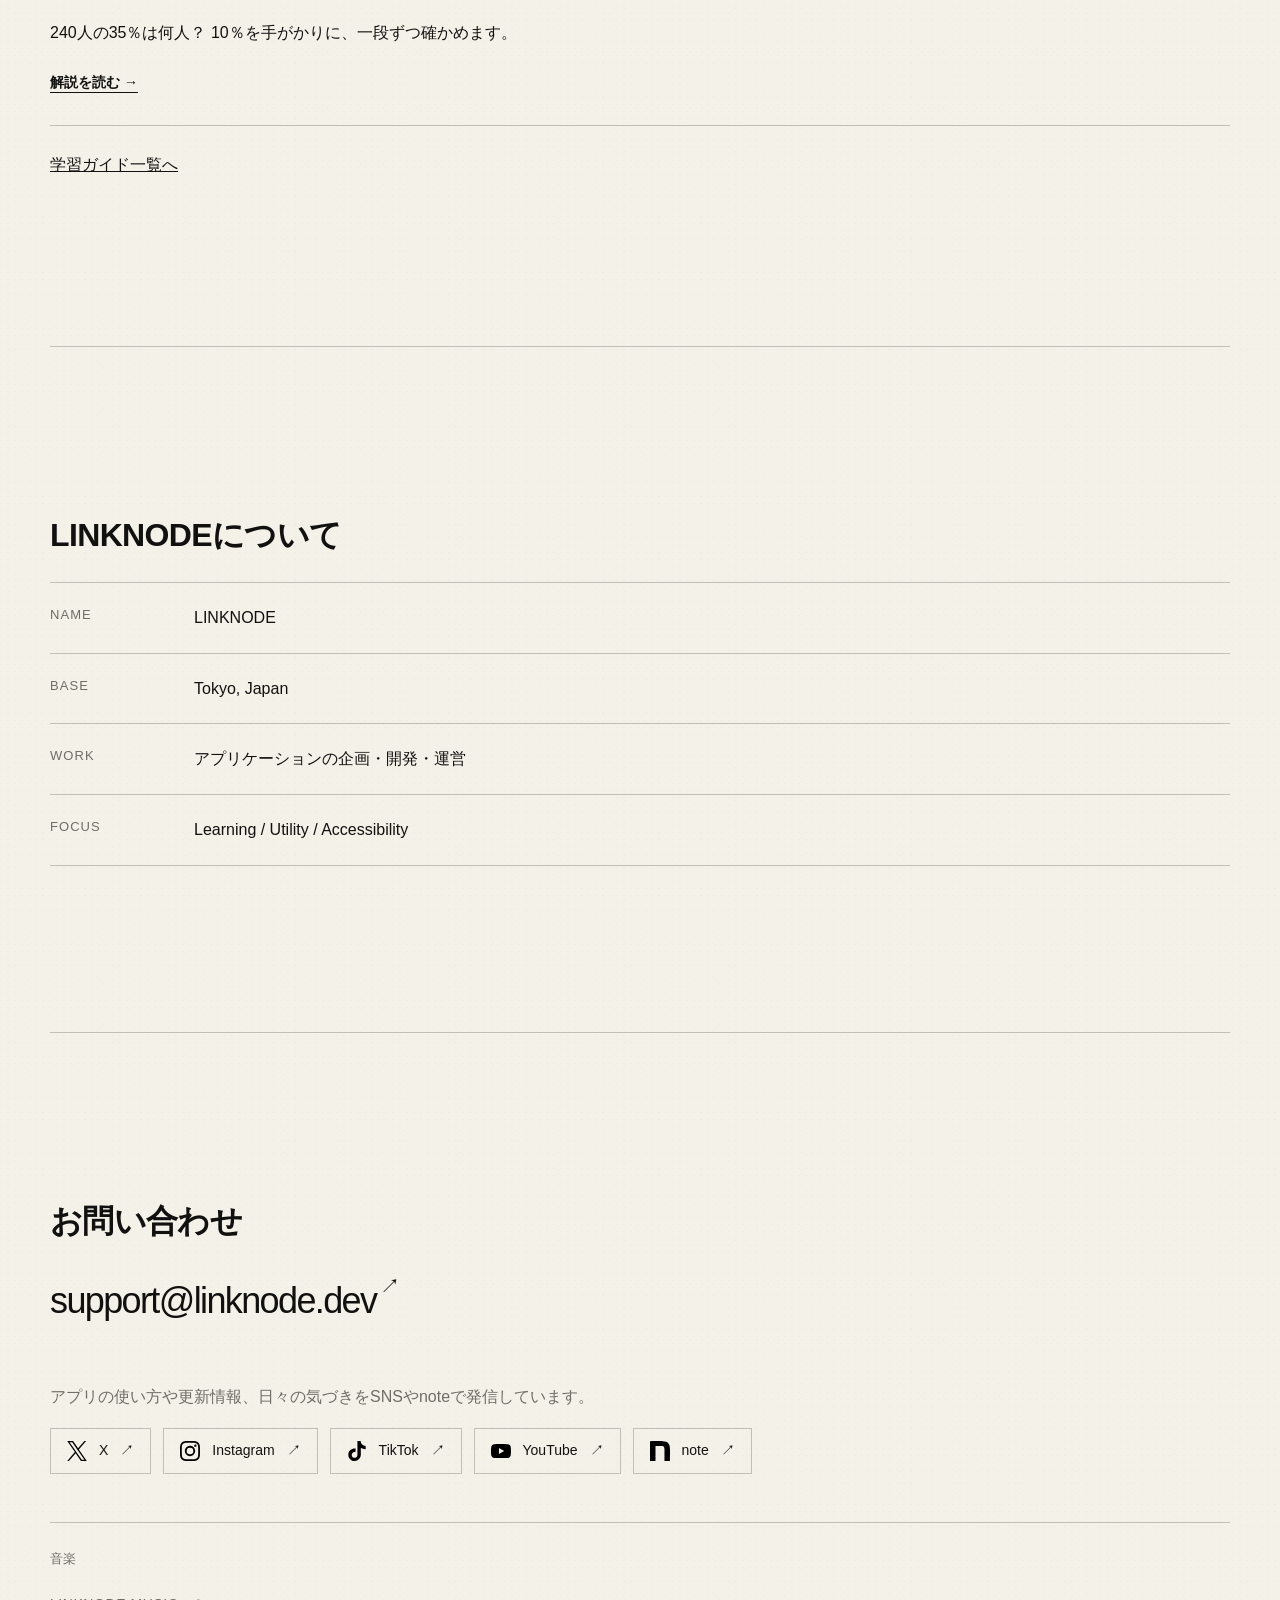
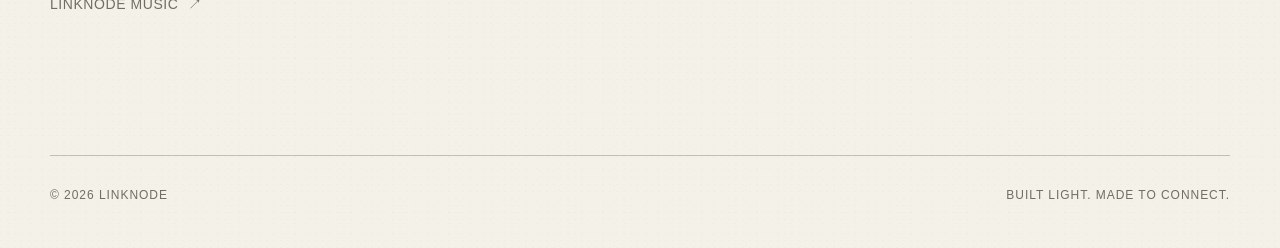
==== commit 1aec1f68: "Preserve complete existing homepage wordmark" ====
--- a/index.html
+++ b/index.html
@@ -623,7 +623,35 @@
         <path id="linknode-outline-o" pathLength="1" transform="translate(0 7)" d="M660.73 32.36 L664.97 32.36 L664.97 32.97 L667.40 33.58 L668.61 35.40 L671.65 35.40 L671.65 34.79 L673.47 34.79 L673.47 34.18 L674.07 34.18 L674.07 34.79 L675.89 34.79 L675.89 35.40 L681.35 36.00 L681.35 36.61 L682.57 36.61 L682.57 37.22 L688.03 37.22 L690.46 40.25 L691.67 40.25 L691.67 40.86 L692.88 40.86 L693.49 42.07 L694.70 42.07 L694.70 42.68 L695.92 43.28 L696.52 45.71 L697.13 45.71 L697.13 48.14 L697.74 48.14 L698.34 52.99 L698.95 52.99 L698.95 54.81 L699.56 54.81 L699.56 63.30 L700.16 63.30 L700.77 77.86 L700.16 77.86 L700.16 80.90 L699.56 80.90 L698.95 85.14 L698.34 85.14 L698.34 86.36 L697.74 86.36 L697.13 89.39 L695.31 90.60 L695.31 91.82 L693.49 93.03 L693.49 94.24 L692.88 94.24 L692.88 94.85 L692.28 94.85 L692.28 95.46 L691.67 95.46 L688.63 99.10 L687.42 99.10 L687.42 99.70 L686.21 99.70 L686.21 100.31 L677.71 100.31 L677.71 100.92 L671.65 101.52 L671.65 100.92 L669.83 100.92 L669.83 100.31 L668.61 100.31 L668.61 99.70 L664.37 99.10 L664.37 98.49 L663.15 98.49 L663.15 97.88 L661.94 97.88 L661.94 97.28 L658.30 96.06 L657.09 94.24 L655.87 94.24 L655.87 93.03 L654.05 92.42 L654.05 91.82 L652.23 90.60 L652.23 89.39 L651.02 88.78 L651.02 87.57 L649.81 86.96 L649.81 85.14 L649.20 85.14 L649.20 83.32 L648.59 83.32 L648.59 80.90 L647.99 80.90 L647.99 78.47 L647.38 78.47 L647.38 76.04 L646.77 76.04 L646.17 70.58 L645.56 70.58 L645.56 67.55 L644.95 67.55 L644.95 65.12 L644.35 65.12 L644.35 57.84 L644.95 57.84 L644.95 55.42 L645.56 55.42 L645.56 51.78 L646.17 51.78 L646.77 46.32 L647.38 46.32 L647.38 45.10 L647.99 45.10 L647.99 43.89 L648.59 43.89 L648.59 42.07 L650.41 40.86 L650.41 39.64 L651.02 39.64 L653.45 36.61 L655.87 36.00 L657.09 34.18 L658.30 34.18 L658.91 32.97 L660.73 32.97 Z M661.94 43.28 L660.12 43.89 L659.51 45.71 L658.30 46.32 L658.30 47.53 L657.69 47.53 L657.69 48.74 L657.09 48.74 L657.09 49.96 L656.48 49.96 L656.48 51.17 L655.87 51.17 L655.87 52.99 L655.27 52.99 L655.27 54.81 L654.66 54.81 L654.66 57.24 L654.05 57.24 L654.05 63.30 L654.66 63.30 L654.66 66.34 L655.27 66.34 L655.27 68.16 L655.87 68.16 L655.87 71.19 L656.48 71.19 L655.87 74.22 L656.48 74.22 L657.09 77.86 L657.69 77.86 L657.69 79.08 L658.30 79.08 L659.51 82.72 L661.33 83.93 L661.33 85.14 L661.94 85.14 L663.76 87.57 L665.58 87.57 L665.58 88.18 L666.79 88.18 L666.79 88.78 L671.65 88.78 L671.65 89.39 L681.35 89.39 L681.35 88.78 L683.78 88.78 L683.78 88.18 L685.60 87.57 L686.21 84.54 L686.81 84.54 L686.81 82.72 L687.42 82.72 L688.03 80.29 L689.24 79.68 L689.24 77.26 L689.85 77.26 L689.85 69.98 L690.46 69.98 L690.46 66.94 L689.85 66.94 L689.85 64.52 L689.24 64.52 L689.24 62.09 L688.63 62.09 L688.63 52.99 L688.03 52.99 L687.42 50.56 L686.81 50.56 L685.60 48.74 L684.39 48.74 L683.78 47.53 L682.57 47.53 L682.57 46.92 L675.89 46.92 L675.89 47.53 L674.07 47.53 L674.07 48.14 L672.25 48.14 L672.25 48.74 L671.65 48.74 L668.61 45.10 L667.40 45.10 L667.40 44.50 L666.19 44.50 L666.19 43.89 L664.97 43.89 L664.97 43.28 Z" />
       </g>
       <g id="linknode-glyph-d" fill="currentColor" fill-rule="evenodd">
-        <path id="linknode-outline-d" pathLength="1" transform="translate(0 14)" d="M755.37 31.15 L768.72 31.15 L768.72 31.76 L772.96 31.76 L772.96 32.36 L780.85 32.36 L780.85 32.97 L788.74 33.58 L788.74 34.18 L791.77 34.18 L791.77 34.79 L792.98 34.79 L792.98 35.40 L795.41 35.40 L795.41 36.00 L799.05 36.61 L799.66 37.82 L800.87 37.82 L800.87 38.43 L802.08 39.04 L802.08 40.25 L802.69 40.25 L802.69 40.86 L804.51 42.07 L804.51 43.28 L805.72 43.89 L805.72 45.71 L806.33 45.71 L806.94 48.74 L807.54 48.74 L808.15 55.42 L808.76 55.42 L808.76 57.84 L809.36 57.84 L809.36 60.27 L809.97 …1634 tokens truncated…ntact">CONTACT</a>
+        <path id="linknode-outline-d" pathLength="1" transform="translate(0 14)" d="M755.37 31.15 L768.72 31.15 L768.72 31.76 L772.96 31.76 L772.96 32.36 L780.85 32.36 L780.85 32.97 L788.74 33.58 L788.74 34.18 L791.77 34.18 L791.77 34.79 L792.98 34.79 L792.98 35.40 L795.41 35.40 L795.41 36.00 L799.05 36.61 L799.66 37.82 L800.87 37.82 L800.87 38.43 L802.08 39.04 L802.08 40.25 L802.69 40.25 L802.69 40.86 L804.51 42.07 L804.51 43.28 L805.72 43.89 L805.72 45.71 L806.33 45.71 L806.94 48.74 L807.54 48.74 L808.15 55.42 L808.76 55.42 L808.76 57.84 L809.36 57.84 L809.36 60.27 L809.97 60.27 L809.97 63.91 L809.36 63.91 L809.36 67.55 L808.76 67.55 L808.76 69.98 L808.15 69.98 L807.54 73.62 L806.94 73.62 L805.72 77.26 L804.51 77.86 L804.51 79.08 L802.69 80.29 L802.69 81.50 L801.48 81.50 L801.48 82.72 L799.05 83.32 L798.44 84.54 L797.23 84.54 L797.23 85.14 L796.02 85.14 L796.02 85.75 L794.80 85.75 L794.80 86.36 L793.59 86.36 L793.59 86.96 L791.77 86.96 L791.77 87.57 L788.13 88.18 L788.13 88.78 L785.10 89.39 L785.10 90.00 L783.28 90.00 L783.28 90.60 L780.85 90.60 L780.85 91.21 L777.82 91.21 L777.82 90.60 L771.14 91.21 L771.14 91.82 L769.93 91.82 L769.93 92.42 L769.32 92.42 L768.11 94.24 L766.90 94.24 L766.90 94.85 L760.22 94.24 L760.22 93.64 L758.40 93.64 L758.40 93.03 L755.98 92.42 L755.98 91.21 L754.16 90.00 L754.16 88.18 L754.76 88.18 L755.98 86.36 L757.19 86.36 L757.19 85.75 L759.62 83.93 L759.62 82.72 L760.22 82.72 L762.65 79.68 L763.86 79.68 L763.86 79.08 L765.08 78.47 L765.08 76.65 L765.68 76.65 L765.68 75.44 L766.29 75.44 L767.50 60.88 L766.90 60.88 L766.90 57.24 L766.29 57.24 L766.29 42.07 L765.08 42.07 L765.08 41.46 L760.22 42.07 L760.22 42.68 L755.37 42.07 L755.37 41.46 L752.94 40.86 L752.94 40.25 L751.73 39.64 L751.73 38.43 L751.12 38.43 L751.12 34.18 L751.73 34.18 L751.73 32.97 L752.34 32.97 L752.34 32.36 L754.16 32.36 L754.16 31.76 L755.37 31.76 Z M777.82 42.07 L776.00 43.28 L776.00 73.01 L776.60 73.01 L776.60 75.44 L777.82 76.04 L777.82 77.26 L778.42 77.26 L780.24 79.68 L785.10 79.68 L785.10 79.08 L786.31 79.08 L786.92 77.86 L788.13 77.86 L788.13 77.26 L789.95 76.65 L789.95 76.04 L792.98 76.04 L792.98 75.44 L794.20 75.44 L794.20 74.83 L795.41 74.22 L795.41 73.01 L796.62 72.40 L796.62 71.19 L797.23 71.19 L797.23 69.98 L797.84 69.98 L797.84 68.16 L798.44 68.16 L797.84 55.42 L797.23 55.42 L796.62 50.56 L796.02 50.56 L796.02 49.35 L794.80 48.74 L794.20 46.92 L792.98 46.92 L792.98 46.32 L791.16 45.71 L791.16 45.10 L788.13 45.10 L788.13 44.50 L785.70 44.50 L785.70 43.89 L783.88 43.89 L783.88 43.28 L782.06 43.28 L782.06 42.68 L780.24 42.68 L780.24 42.07 Z" />
+      </g>
+      <g id="linknode-glyph-e" fill="currentColor" fill-rule="evenodd">
+        <path id="linknode-outline-e" pathLength="1" transform="translate(-2.257582 21) rotate(4 883.685 51.17)" d="M906.43 13.56 L910.07 13.56 L910.07 14.16 L911.29 14.16 L911.29 14.77 L911.89 14.77 L911.89 17.80 L912.50 17.80 L912.50 19.02 L911.89 19.02 L911.89 22.05 L911.29 22.05 L911.29 28.72 L911.89 28.72 L911.89 31.15 L912.50 31.15 L912.50 34.18 L911.89 34.18 L911.89 36.00 L911.29 36.00 L910.07 39.64 L909.47 39.64 L908.86 40.86 L907.65 40.86 L907.65 41.46 L904.01 41.46 L904.01 40.86 L902.79 40.86 L902.79 40.25 L900.97 39.04 L900.37 36.00 L899.76 36.00 L899.76 34.79 L898.55 34.79 L898.55 34.18 L892.48 34.18 L892.48 34.79 L891.27 34.79 L890.05 36.61 L889.45 36.61 L888.84 35.40 L876.71 36.00 L876.71 45.10 L876.10 45.10 L876.10 47.53 L876.71 47.53 L876.71 49.35 L877.31 49.35 L877.31 49.96 L880.35 50.56 L880.35 49.96 L882.77 49.96 L882.77 49.35 L888.84 49.35 L888.84 48.74 L896.12 48.14 L896.12 47.53 L898.55 47.53 L898.55 46.92 L901.58 46.32 L901.58 45.71 L907.04 45.71 L907.04 46.32 L908.25 46.32 L908.25 46.92 L909.47 47.53 L909.47 48.74 L910.07 48.74 L910.07 49.96 L910.68 49.96 L910.68 54.81 L910.07 54.81 L908.86 56.63 L907.65 56.63 L907.65 57.24 L906.43 57.24 L906.43 57.84 L905.22 57.84 L905.22 58.45 L902.79 58.45 L902.79 59.06 L893.09 59.06 L893.09 59.66 L888.23 59.66 L888.23 60.27 L886.41 60.27 L886.41 60.88 L884.59 60.88 L884.59 61.48 L882.77 61.48 L882.77 62.09 L877.31 62.09 L877.31 63.30 L876.71 63.30 L876.71 66.94 L877.31 66.94 L878.53 70.58 L880.35 71.19 L880.35 71.80 L882.17 71.80 L882.17 72.40 L897.94 72.40 L897.94 73.01 L901.58 73.01 L901.58 71.80 L902.19 71.80 L902.19 68.76 L902.79 68.76 L904.01 66.94 L905.22 66.94 L905.22 66.34 L909.47 66.34 L909.47 66.94 L910.68 66.94 L911.29 68.76 L911.89 68.76 L911.89 71.80 L912.50 71.80 L912.50 73.01 L911.89 73.01 L911.89 76.04 L912.50 76.04 L912.50 85.14 L911.89 85.14 L911.29 86.96 L909.47 87.57 L909.47 88.18 L903.40 88.78 L903.40 88.18 L901.58 88.18 L901.58 87.57 L899.76 86.36 L899.76 85.14 L899.15 85.14 L898.55 83.93 L876.71 83.93 L876.71 84.54 L874.89 84.54 L874.89 85.14 L866.39 85.14 L866.39 84.54 L863.97 84.54 L863.97 83.93 L862.15 83.32 L861.54 81.50 L860.93 81.50 L860.93 76.65 L861.54 76.65 L862.15 75.44 L863.36 75.44 L863.97 73.62 L865.18 73.01 L865.18 71.19 L865.79 71.19 L865.79 69.37 L866.39 69.37 L866.39 66.94 L867.00 66.94 L867.00 42.68 L866.39 42.68 L865.79 36.61 L865.18 36.61 L863.97 34.79 L858.51 32.97 L858.51 32.36 L857.90 32.36 L857.29 31.15 L856.08 31.15 L856.08 29.94 L854.87 29.33 L854.87 26.30 L855.47 26.30 L856.08 23.87 L857.90 23.26 L857.90 22.66 L863.97 22.66 L863.97 23.26 L867.61 23.87 L868.21 25.08 L870.03 25.08 L870.03 25.69 L879.13 25.69 L879.13 25.08 L885.20 25.08 L885.20 24.48 L891.87 24.48 L891.87 23.87 L894.91 23.87 L894.91 23.26 L896.73 23.26 L896.73 22.66 L899.15 22.05 L899.15 21.44 L900.37 20.84 L901.58 17.20 L902.79 16.59 L902.79 15.38 L903.40 15.38 L903.40 14.77 L905.22 14.77 L905.22 14.16 L906.43 14.16 Z" />
+      </g>
+      <g id="linknode-wordmark-composite">
+        <use href="#linknode-glyph-l" xlink:href="#linknode-glyph-l" />
+        <use href="#linknode-glyph-i" xlink:href="#linknode-glyph-i" />
+        <use href="#linknode-glyph-n1" xlink:href="#linknode-glyph-n1" />
+        <use href="#linknode-glyph-k" xlink:href="#linknode-glyph-k" />
+        <use href="#linknode-glyph-n2" xlink:href="#linknode-glyph-n2" />
+        <use href="#linknode-glyph-o" xlink:href="#linknode-glyph-o" />
+        <use href="#linknode-glyph-d" xlink:href="#linknode-glyph-d" />
+        <use href="#linknode-glyph-e" xlink:href="#linknode-glyph-e" />
+      </g>
+    </defs>
+  </svg>
+
+  <header class="site-header" aria-label="サイトヘッダー">
+    <a class="wordmark" href="#top" aria-label="LINKNODE トップへ">
+      <svg class="header-wordmark logo-type" viewBox="0 0 935 126" aria-hidden="true" focusable="false" xmlns:xlink="http://www.w3.org/1999/xlink">
+        <use href="#linknode-wordmark-composite" xlink:href="#linknode-wordmark-composite" />
+      </svg>
+    </a>
+    <nav class="site-nav" aria-label="メインナビゲーション">
+      <a href="#services">SERVICES</a>
+      <a class="guide-nav" href="/guides/">学習ガイド</a>
+      <a href="#about">ABOUT</a>
+      <a href="#contact">CONTACT</a>
     </nav>
   </header>
 
